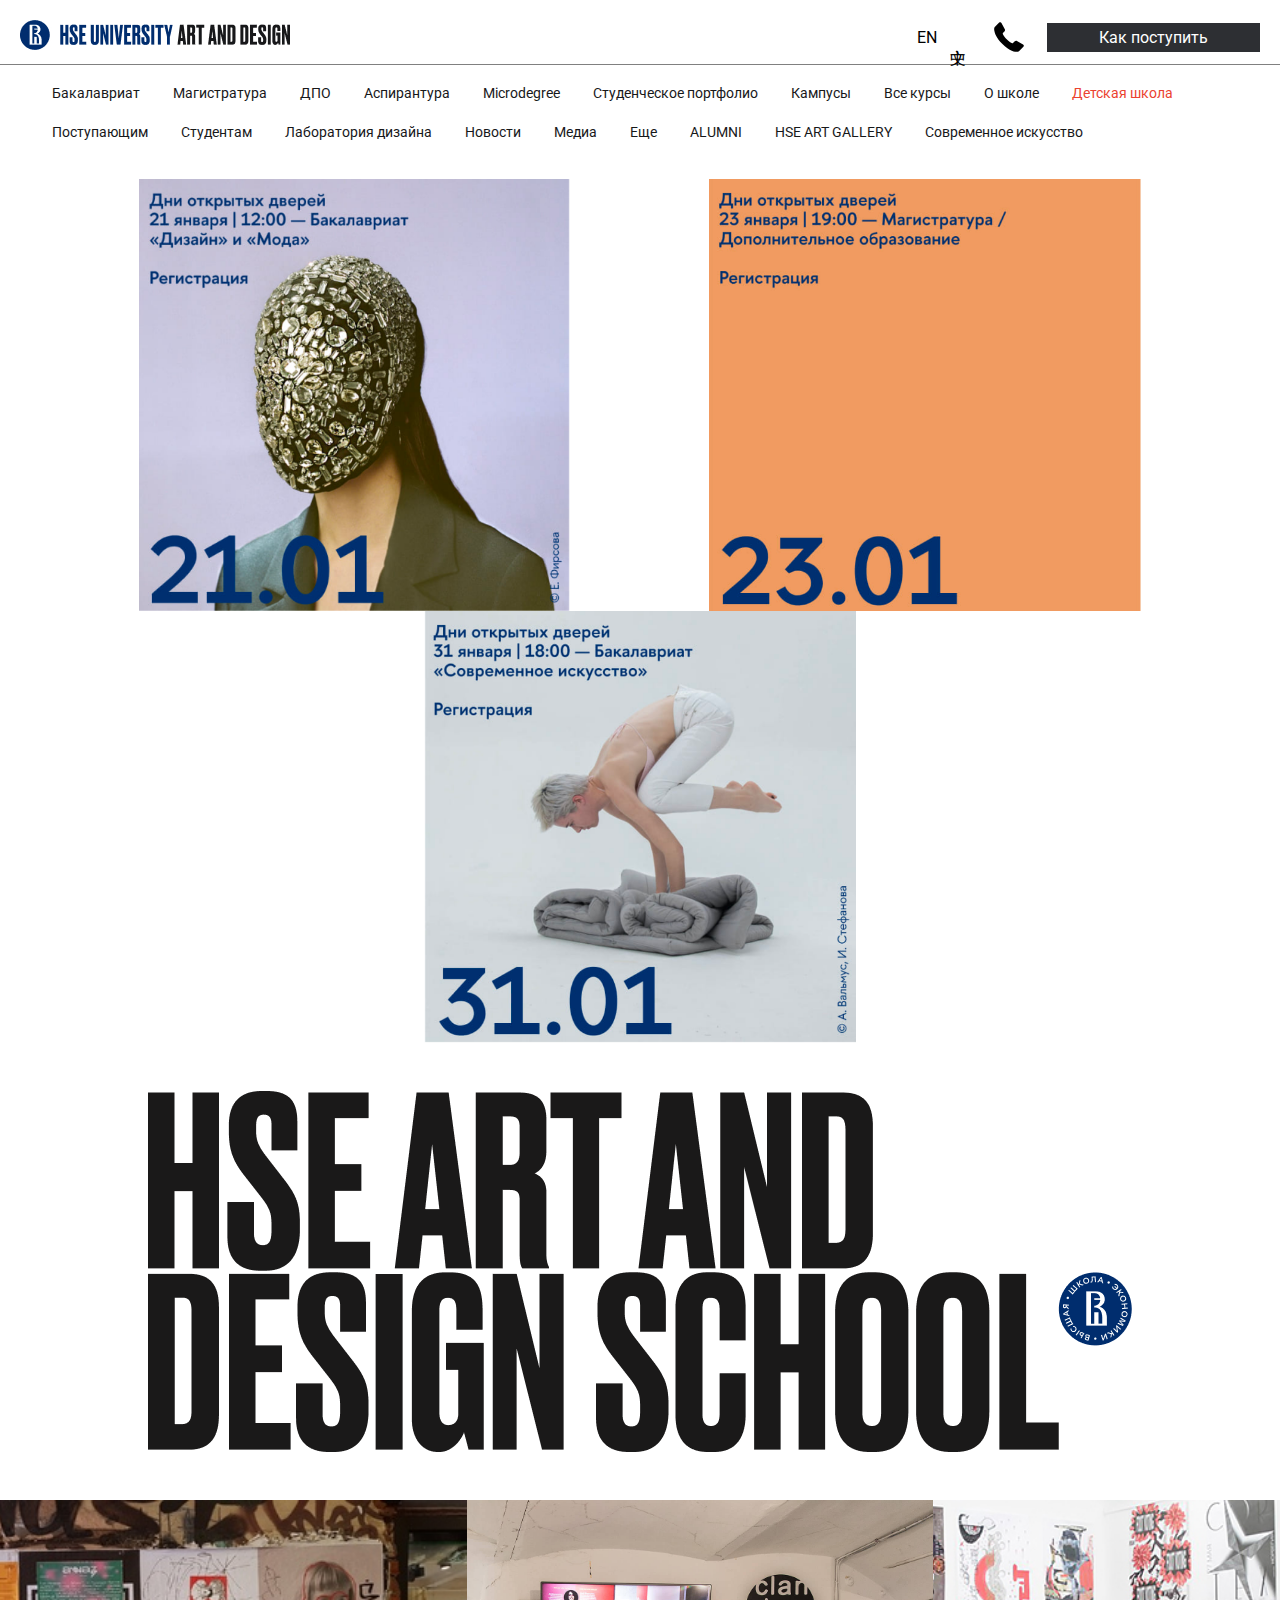
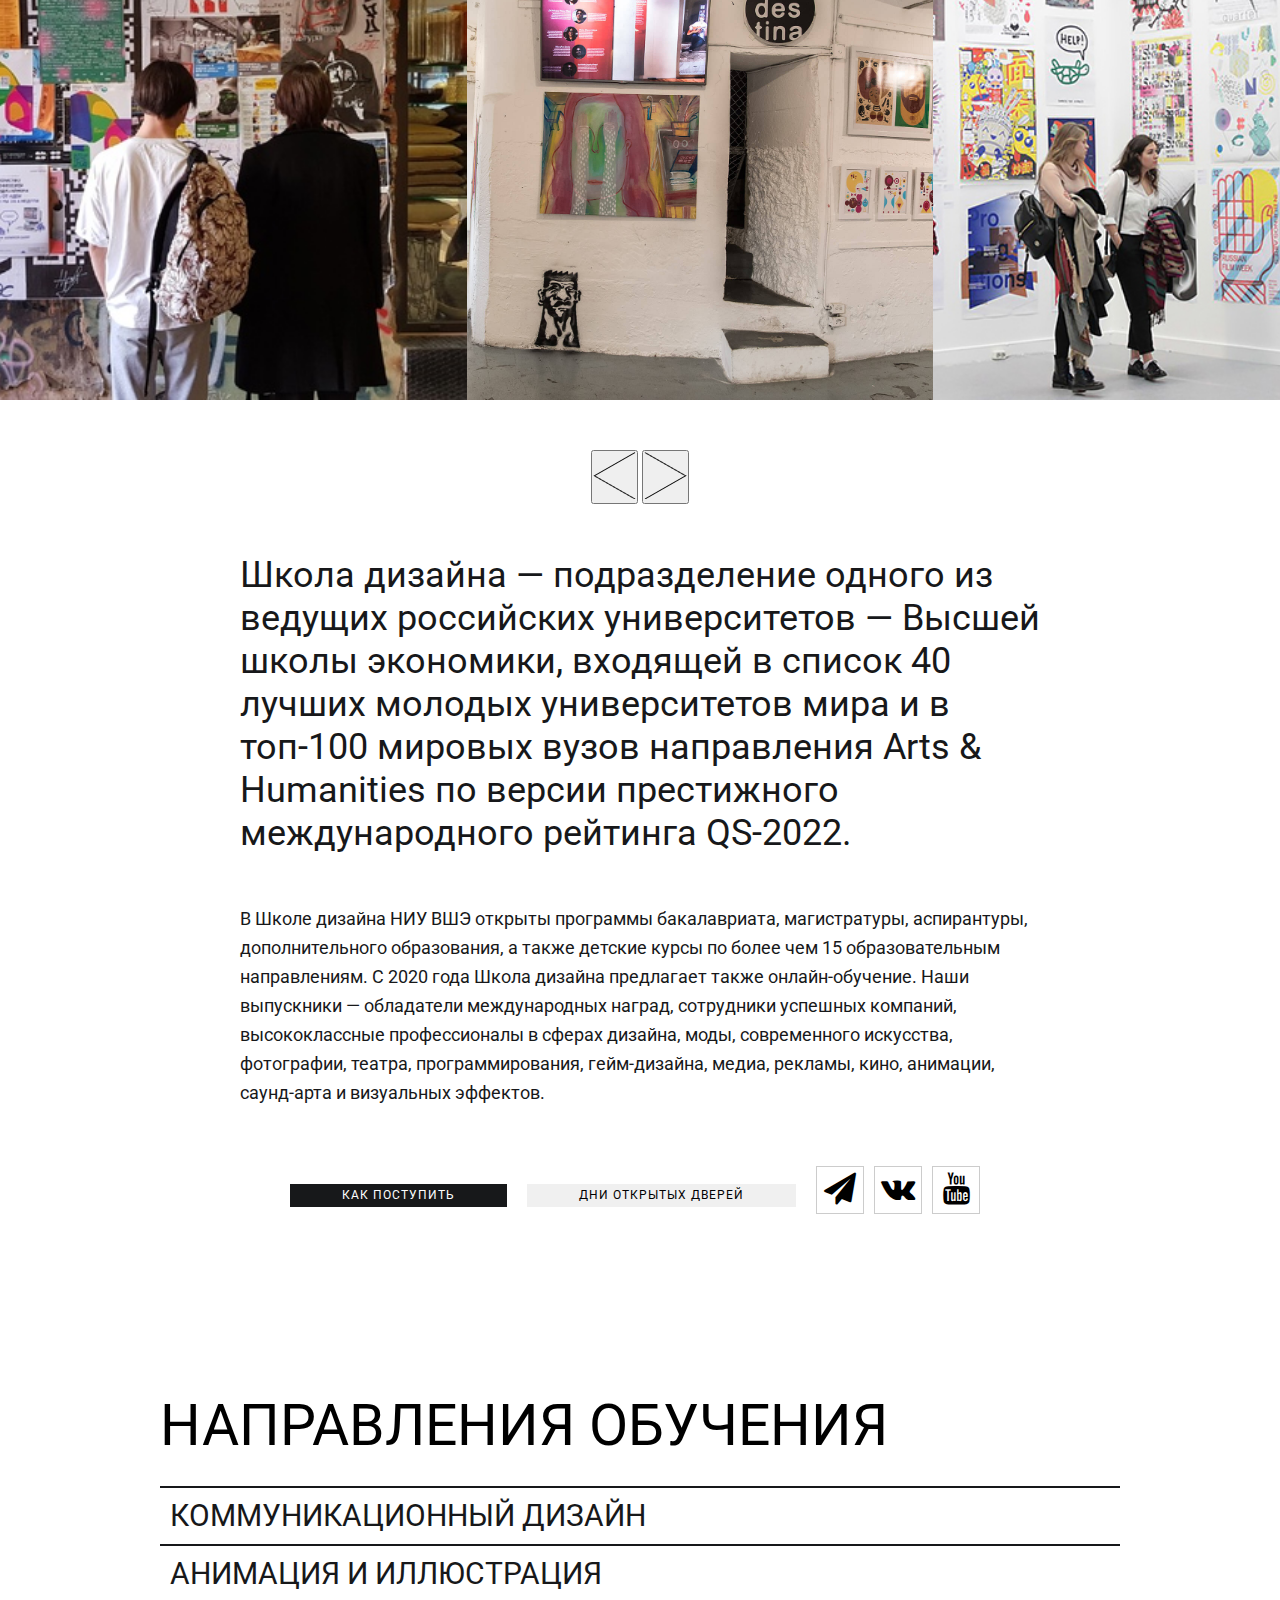
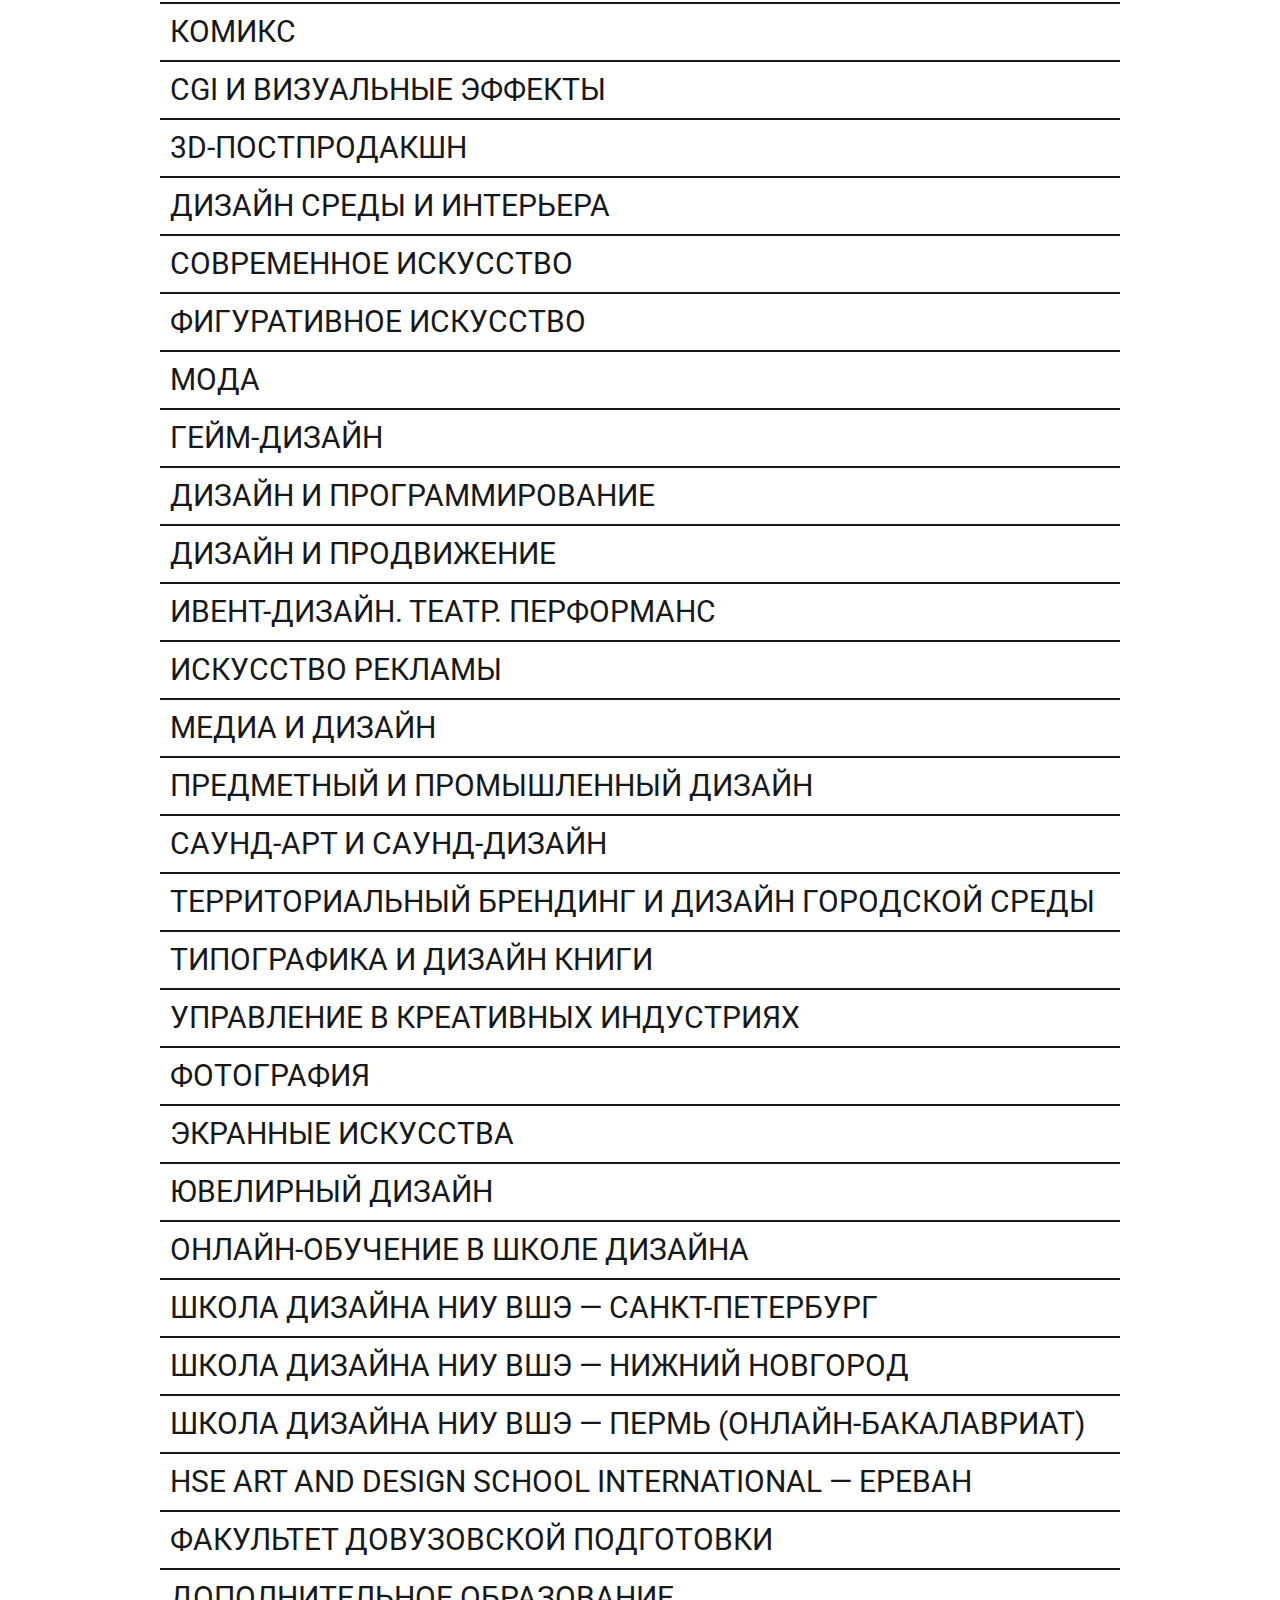
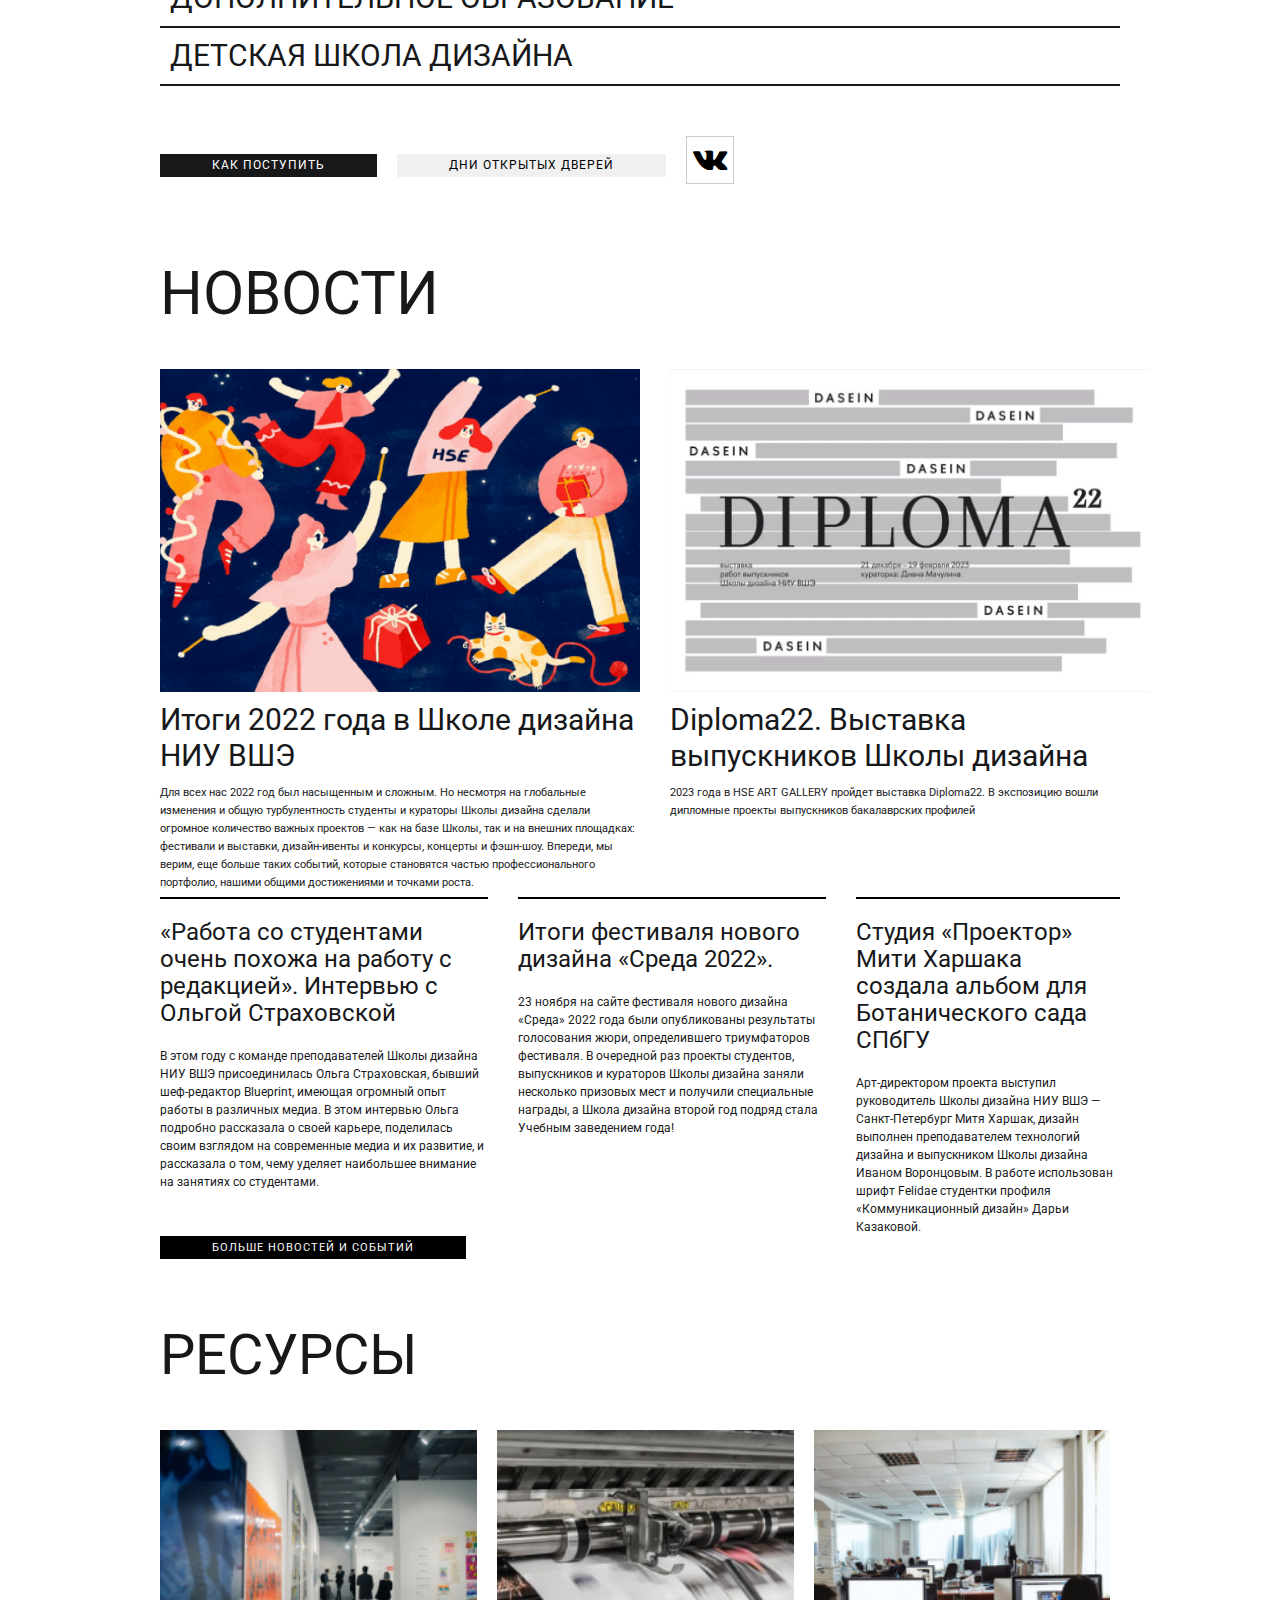
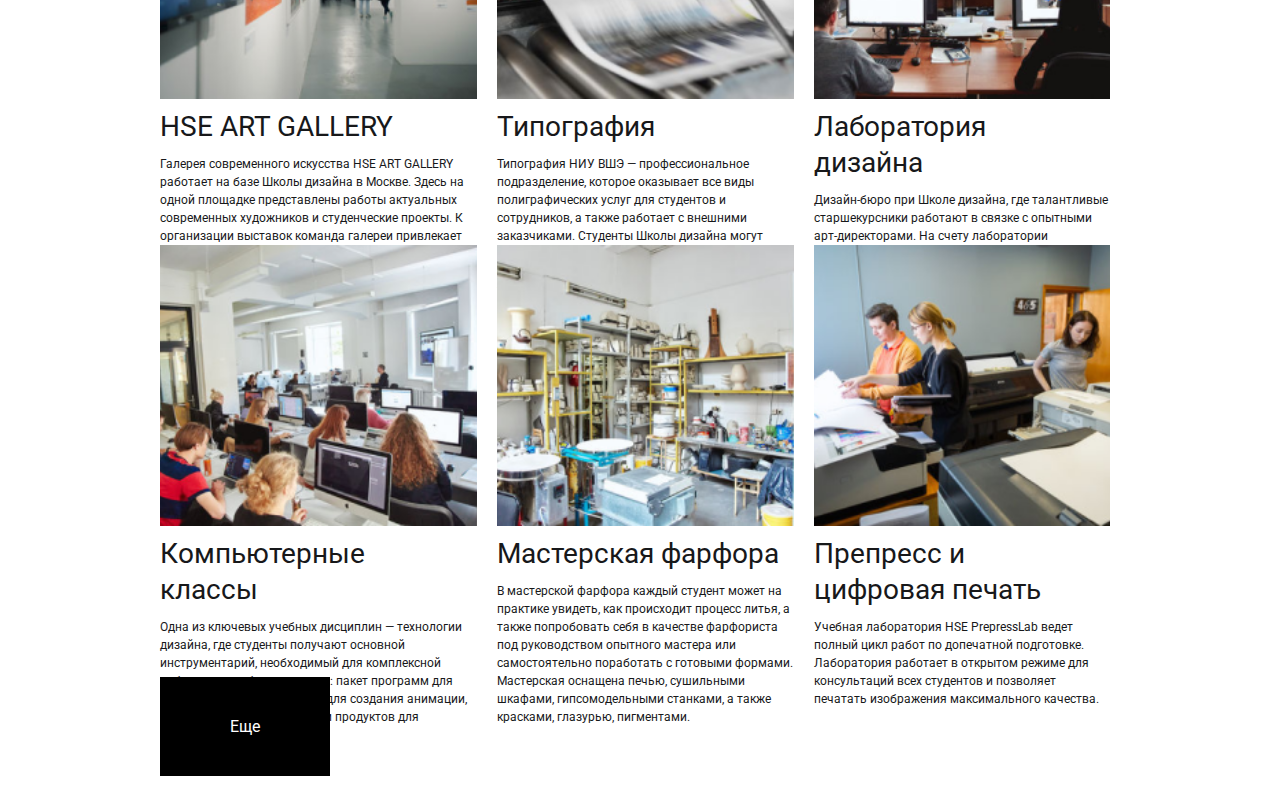
==== index.html @ 9b27d81f "Source" ====
<!DOCTYPE html>
<html lang="ru">
<head>
    <meta charset="UTF-8">
    <meta http-equiv="X-UA-Compatible" content="IE=edge">
    <meta name="viewport" content="width=device-width, initial-scale=1.0">
    <link rel="stylesheet" href="style.css">
    <link rel="preconnect" href="https://fonts.googleapis.com"> 
<link rel="preconnect" href="https://fonts.gstatic.com" crossorigin> 
<link href="https://fonts.googleapis.com/css2?family=Roboto&display=swap" rel="stylesheet">
    <title>Document</title>
</head>
<body>
    <section class = "app_bar">
        <div class="app_bar_inner">
            <div class="app_bar_logo">
                <img src = "assets/logo_app_bar.jpg" alt="logo">
            </div>
            <div class="app_bar_right">
                <p class = "english">EN</p>
                <p class = "china">中文</p>
                <img class = "phone" src="assets/phone.svg" alt="call">
                <div class="call_back">
                    <p>Как поступить </p>
                </div>
            </div>
        </div>
    </section>

    <section class = "navigation_bar"> 
        <div class="navigation_inner">
            <ul>
               <li><a href="#">Бакалавриат</a></li>
                <li><a href="#">Магистратура</a></li>
                <li><a href="#">ДПО</a></li>
                <li><a href="#">Аспирантура</a></li>
                <li><a href="#">Microdegree</a></li>
                <li><a href="#">Студенческое портфолио</a></li>
                <li><a href="#">Кампусы</a></li>
                <li><a href="#">Все курсы</a></li>
                <li><a href="#">О школе</a></li>
                <li><a class = "selected" href="#">Детская школа</a></li>
                <li><a href="#">Поступающим</a></li>
                <li><a href="#">Студентам</a></li>
                <li><a href="#">Лаборатория дизайна</a></li>
                <li><a href="#">Новости</a></li>
                <li><a href="#">Медиа</a></li>
                <li><a href="#">Еще</a></li>
                <li><a href="#">ALUMNI</a></li>
                <li><a href="#">HSE ART GALLERY</a></li>
                <li><a href="#">Современное искусство</a></li>
            </ul>
        </div>
    </section>

    <section class = "list_tile">
        <div class="list_title_inner">
            <!-- <img class = "img_left" src="assets/image_left.jpg" alt=""> -->
            <img class = "image_middle" src="assets/image_mask.png" alt="">
    <img class = "image_middle" src="assets/image_orange.png" alt="">
          <img class = "image_middle" src="assets/image_man.png" alt="">
            <!-- <img class = "img_right" src="assets/image_right.jpg" alt=""> -->
        </div>
    </section>

    <section class = "logo">
        <div class="logo_inner">
            <img src = "assets/Frame.png" alt="logo">
        </div>
    </section>

    <div class="wrapper">
        <div class="slider-container">
            <div class="slider-track">
                <div class="slider-item"></div>
                <div class="slider-item"></div>
                <div class="slider-item"></div>
                <div class="slider-item"></div>
                <div class="slider-item"></div>
                <div class="slider-item"></div>
            </div>
        </div>
    </div>
    <div class="slider-buttons">
        <button class="btn-prev"><img src="assets/Path-2.png" alt=""></button>
        <button class="btn-next"><img src="assets/Path-1.png" alt=""></button>
    </div>

    <section class = "info">
        <div class="info_inner_thicker">
            <p сlass = "thicker">
                Школа дизайна — подразделение одного из ведущих российских университетов — Высшей школы экономики, входящей в список
                40 лучших молодых университетов мира и в топ-100 мировых вузов направления Arts & Humanities
                по версии престижного международного рейтинга QS-2022.
            </p>
         </div>
        <div class = "info_inner_thiner">
         <p сlass = "thiner">
            В Школе дизайна НИУ ВШЭ открыты программы бакалавриата, магистратуры, аспирантуры, дополнительного образования, а также детские курсы по более чем 15 образовательным направлениям. С 2020 года Школа дизайна предлагает также онлайн-обучение. Наши выпускники — обладатели международных наград, сотрудники успешных компаний, высококлассные профессионалы в сферах дизайна, моды, современного искусства, фотографии, театра, программирования, гейм-дизайна, медиа, рекламы, кино, анимации, саунд-арта и визуальных эффектов.
        </p>
    </div>

    <div class="btn_row">
        <a class = "how_to_join" href="#">Как поступить</a>
        <a class = "days" href="#">Дни открытых дверей</a>
        <div class="social telegram">
            <a href="#" target="_blank"><i class="fa fa-paper-plane fa-2x"></i></a>
        </div>
        <div class="social vk">
            <a href="#" target="_blank"><i class="fa fa-vk fa-2x"></i></a>    
        </div>
        <div class="social youtube">
            <a href="#" target="_blank"><i class="fa fa-youtube fa-2x"></i></a>
        </div>
    </div>
    </section>
    <section class = "direction">
        <div class="direction_inner">
            <h1>Направления обучения</h1>
            <ul>
               <li><a href="#">КОММУНИКАЦИОННЫЙ ДИЗАЙН</a></li>
                <li><a href="#">АНИМАЦИЯ И ИЛЛЮСТРАЦИЯ</a></li>
                <li><a href="#">КОМИКС</a></li>
                <li><a href="#">CGI и визуальные эффекты</a></li>
                <li><a href="#">3D-постпродакшн</a></li>
                <li><a href="#">ДИЗАЙН СРЕДЫ И ИНТЕРЬЕРА</a></li>
                <li><a href="#">СОВРЕМЕННОЕ ИСКУССТВО</a></li>
                <li><a href="#">ФИГУРАТИВНОЕ ИСКУССТВО</a></li>
                <li><a href="#">МОДА</a></li>
                <li><a href="#">ГЕЙМ-ДИЗАЙН</a></li>
                <li><a href="#">ДИЗАЙН И ПРОГРАММИРОВАНИЕ</a></li>
                <li><a href="#">ДИЗАЙН И ПРОДВИЖЕНИЕ</a></li>
                <li><a href="#">ИВЕНТ-ДИЗАЙН. ТЕАТР. ПЕРФОРМАНС</a></li>
                <li><a href="#">Искусство рекламы</a></li>
                <li><a href="#">МЕДИА И ДИЗАЙН</a></li>
                <li><a href="#">ПРЕДМЕТНЫЙ И ПРОМЫШЛЕННЫЙ ДИЗАЙН</a></li>
                <li><a href="#">САУНД-АРТ И САУНД-ДИЗАЙН</a></li>
                <li><a href="#">Территориальный брендинг и дизайн городской среды</a></li>
                <li><a href="#">ТИПОГРАФИКА И ДИЗАЙН КНИГИ</a></li>
                <li><a href="#">Управление в креативных индустриях</a></li>
                <li><a href="#">ФОТОГРАФИЯ</a></li>
                <li><a href="#">Экранные искусства</a></li>
                <li><a href="#">Ювелирный дизайн</a></li>
                <li><a href="#">Онлайн-обучение в Школе дизайна</a></li>
                <li><a href="#">ШКОЛА ДИЗАЙНА НИУ ВШЭ — САНКТ-ПЕТЕРБУРГ</a></li>
                <li><a href="#">Школа дизайна НИУ ВШЭ — Нижний Новгород</a></li>
                <li><a href="#">Школа дизайна НИУ ВШЭ — ПЕРМЬ (ОНЛАЙН-БАКАЛАВРИАТ)</a></li>
                <li><a href="#">HSE ART AND DESIGN SCHOOL INTERNATIONAL — ЕРЕВАН</a></li>
                <li><a href="#">Факультет довузовской подготовки</a></li>
                <li><a href="#">ДОПОЛНИТЕЛЬНОЕ ОБРАЗОВАНИЕ</a></li>
                <li><a href="#">Детская школа дизайна</a></li>
            </ul>
        </div>
        <div class="btn_row">
            <a class = "how_to_join" href="#">Как поступить</a>
            <a class = "days" href="#">Дни открытых дверей</a>
            <div class="social vk">
                <a href="#" target="_blank"><i class="fa fa-vk fa-2x"></i></a>    
            </div>
        </div>
    </section>
    <section class = "news">
        <h1>НОВОСТИ</h1>
        <div class="news_inner_first_line">
            <div class = "news_inner_element">
                <div class="container"><img src="assets/IMAGE.png" alt=""></div>

                <h2>Итоги 2022 года в Школе дизайна НИУ ВШЭ</h2>
                <div class="text">
                    <p>
                        Для всех нас 2022 год был насыщенным и сложным. Но несмотря на глобальные изменения и общую турбулентность студенты и кураторы Школы дизайна сделали огромное количество важных проектов — как на базе Школы, так и на внешних площадках: фестивали и выставки, дизайн-ивенты и конкурсы, концерты и фэшн-шоу. Впереди, мы верим, еще больше таких событий, которые становятся частью профессионального портфолио, нашими общими достижениями и точками роста.
                    </p>
                </div>
            </div>
            <div class = "news_inner_element">
                <div class="container"> <img src="assets/news_firstline_secondelement.png" alt=""></div>
                <h2>Diploma22. Выставка выпускников Школы дизайна</h2>
                <div class="text">
                    <p>
                        2023 года в HSE ART GALLERY пройдет выставка Diploma22. В экспозицию вошли дипломные проекты выпускников бакалаврских профилей
                    </p>
                </div>
            </div>
        </div>
        <div class="news_inner_second_line">
            <div class="news_inner_second_line_element">
                <h2>«Работа со студентами очень похожа на работу с редакцией». Интервью с Ольгой Страховской</h2>
                <p>
                    В этом году с команде преподавателей Школы дизайна НИУ ВШЭ присоединилась Ольга Страховская, бывший шеф-редактор Blueprint, имеющая огромный опыт работы в различных медиа. В этом интервью Ольга подробно рассказала о своей карьере, поделилась своим взглядом на современные медиа и их развитие, и рассказала о том, чему уделяет наибольшее внимание на занятиях со студентами.
                </p>
            </div>
            <div class="news_inner_second_line_element">
                <h2>
                    Итоги фестиваля нового дизайна «Среда 2022».
                </h2>
                <p>
                    23 ноября на сайте фестиваля нового дизайна «Среда» 2022 года были опубликованы результаты голосования жюри, определившего триумфаторов фестиваля. В очередной раз проекты студентов, выпускников и кураторов Школы дизайна заняли несколько призовых мест и получили специальные награды, а Школа дизайна второй год подряд стала Учебным заведением года!
                </p>
            </div>
            <div class="news_inner_second_line_element">
                <h2>
                    Студия «Проектор» Мити Харшака создала альбом для Ботанического сада СПбГУ
                </h2>
                <p>
                    Арт-директором проекта выступил руководитель Школы дизайна НИУ ВШЭ — Санкт-Петербург Митя Харшак, дизайн выполнен преподавателем технологий дизайна и выпускником Школы дизайна Иваном Воронцовым. В работе использован шрифт Felidae студентки профиля «Коммуникационный дизайн» Дарьи Казаковой.
                </p>
            </div>
        </div>
        <span class="more">Больше новостей и событий</span>
    </section>

    <section class = "source">
        <h1>Ресурсы</h1>
            <div class="source_inner_first_line">
                <div class="source_inner_first_line_element">
                    <div class="container">           <img src="assets/source1.png" alt=""></div>
                    <h2>HSE ART GALLERY</h2>
                    <p>
                        Галерея современного искусства HSE ART GALLERY работает на базе Школы дизайна в Москве. Здесь на одной площадке представлены работы актуальных современных художников и студенческие проекты. К организации выставок команда галереи привлекает как преподавателей Школы, так и независимых кураторов, а также представителей ведущих культурных институций Москвы.
                    </p>
                </div>
                <div class="source_inner_first_line_element">
                   <div class="container"><img src="assets/source2.png" alt=""> </div> 
                    <h2>Типография</h2>
                    <p>
                        Типография НИУ ВШЭ — профессиональное подразделение, которое оказывает все виды полиграфических услуг для студентов и сотрудников, а также работает с внешними заказчиками. Студенты Школы дизайна могут пользоваться услугами типографии на специальных условиях — любой заказ стоит на 20% дешевле.
                    </p>
                </div>
                <div class="source_inner_first_line_element">
                   <div class="container"> <img src="assets/source3.png" alt=""></div>
                    <h2>Лаборатория дизайна</h2>
                    <p>
                        Дизайн-бюро при Школе дизайна, где талантливые старшекурсники работают в связке с опытными арт-директорами. На счету лаборатории комплексные коммерческие проекты в областях брендинга, книгоиздания, анимации, музейного проектирования, цифрового дизайна.
                    </p>
                </div>
            </div>
            <div class="source_inner_first_line">
                <div class="source_inner_first_line_element">
                    <div class="container">           <img src="assets/source4.png" alt=""></div>
                    <h2>Компьютерные классы</h2>
                    <p>
                        Одна из ключевых учебных дисциплин — технологии дизайна, где студенты получают основной инструментарий, необходимый для комплексной работы над любым проектом: пакет программ для графического дизайна, софт для создания анимации, 3D-моделей, моушн-дизайна и продуктов для интернета.
                    </p>
                </div>
                <div class="source_inner_first_line_element">
                   <div class="container"><img src="assets/source5.png" alt=""> </div> 
                    <h2>Мастерская фарфора</h2>
                    <p>
                        В мастерской фарфора каждый студент может на практике увидеть, как происходит процесс литья, а также попробовать себя в качестве фарфориста под руководством опытного мастера или самостоятельно поработать с готовыми формами. Мастерская оснащена печью, сушильными шкафами, гипсомодельными станками, а также красками, глазурью, пигментами.
                    </p>
                </div>
                <div class="source_inner_first_line_element">
                   <div class="container"> <img src="assets/source6.png" alt=""></div>
                    <h2>Препресс и цифровая печать</h2>
                    <p>
                        Учебная лаборатория HSE PrepressLab ведет полный цикл работ по допечатной подготовке. Лаборатория работает в открытом режиме для консультаций всех студентов и позволяет печатать изображения максимального качества.
                    </p>
                </div>
            </div>
            <div class="more">Еще</div>
    </section>

    <section class = "footer">

    </section>

    <script src = "script.js"></script>
</body>
</html>
---- style.css ----
@import url(https://maxcdn.bootstrapcdn.com/font-awesome/4.7.0/css/font-awesome.min.css);

*,
::before,
::after {
    margin: 0;
    padding: 0;
    box-sizing: border-box;
}

body {
    overflow-x: hidden;
    font-family: 'Roboto', sans-serif;
}


/* AppBar */

.app_bar {
    position: relative;
    top: 0;
    left: 0;

    width: 100vw;


    border-bottom: 1px solid grey;

}

.app_bar_inner {
    position: relative;
    display: flex;
    justify-content: space-between;
    align-items: center;

    margin: 20px 20px 10px 20px;
}

.app_bar_right {
    display: flex;
    align-items: center;
}

.app_bar_right .phone {
    display: flex;
    align-items: center;
    margin-left: 26px;
    margin-right: 23px;
    cursor: pointer;
}

.app_bar_right .china {
    writing-mode: vertical-rl;
    text-orientation: upright;
    margin-left: 10px;
    cursor: pointer;
}

.app_bar_right .english {
    cursor: pointer;
}

.app_bar_right .call_back {
    padding: 5px 52px;
    background-color: #2D2F33;
    color: white;
    cursor: pointer;
}

/* ---------------------------------------------------- */

/* Navigation */

.navigation_inner {
    margin: 18px 23px;
    display: flex;
    flex-wrap: wrap;
}

.navigation_inner a {
    text-decoration: none;
    color: #17181A;
    font-size: 14px;
    font-weight: 400;
    transition: ease 0.2s;
}

.navigation_inner .selected {
    text-decoration: none;
    color: #EB4230;
}

.navigation_inner a:hover {
    color: #EB4230;
}

li {
    display: inline-block;

}

.navigation_inner ul li {
    margin-left: 29px;
    margin-bottom: 20px;
}

/* ---------------------------------------------------- */


/* ListTile */


.list_title_inner {
    position: relative;
    display: flex;
    justify-content: space-evenly;
    align-items: center;
    width: 100%;
    flex-wrap: wrap;
}

.image_middle {
    width: 27rem;
    height: 27rem;
}

/* ---------------------------------------------------- */


/* Logo */

.logo_inner {
    display: flex;
    justify-content: center;
    align-items: center;
    padding: 48px 108px;
}





/* ---------------------------------------------------- */


/* Slider */


.wrapper {
    width: 1400px;
    margin: 0 auto;
}

.slider-container {
    overflow: hidden;
}

.slider-track {
    display: flex;
    transition: 0.5s ease;
}

.slider-item {
    height: 500px;
}


.slider-buttons {
    margin-top: 50px;
}

.slider-item:nth-child(1) {
    background-repeat: no-repeat;
    background-image: url("assets/слайдер1.jpeg");
    background-position-x: 75%;
    background-size: cover;
}

.slider-item:nth-child(2) {
    background-repeat: no-repeat;
    background-image: url("assets/слайдер2.jpeg");
    background-position-x: 75%;
    background-size: cover;
}

.slider-item:nth-child(3) {
    background-repeat: no-repeat;
    background-image: url("assets/слайдер3.jpeg");
    background-position-x: 75%;
    background-size: cover;
}

.slider-item:nth-child(4) {
    background-repeat: no-repeat;
    background-image: url("assets/слайдер4.jpeg");
    background-position-x: 75%;
    background-size: cover;
}

.slider-item:nth-child(5) {
    background-repeat: no-repeat;
    background-image: url("assets/слайдер5.jpeg");
    background-position-x: 75%;
    background-size: cover;
}

.slider-item:nth-child(6) {
    background-repeat: no-repeat;
    background-image: url("assets/слайдер6.jpeg");
    background-position-x: 50%;
    background-size: cover;
}



.slider-buttons {
    text-align: center;
}

/* ---------------------------------------------------- */

/* Info */

.info_inner_thicker {
    display: flex;
    justify-content: center;
    align-items: center;
    margin: 0 auto;
    width: 800px;
    height: 400px;
}

.info_inner_thiner {
    display: flex;
    justify-content: center;
    margin: 0 auto;
    width: 800px;
    height: 250px;
}

.info .info_inner_thicker p {
    font-size: 36px;
    font-weight: 400;
    line-height: 43px;
    color: #17181A;
}

.info .info_inner_thiner p {
    font-size: 18px;
    font-weight: 400;
    line-height: 29px;
    color: #17181A;
}

.info .btn_row {
    display: flex;
    justify-content: center;
    align-items: center;
    height: 82px;
    margin: 0 auto;
}

.btn_row .how_to_join {
    padding: 4px 52px;
    background: #17181A;
    text-decoration: none;
    color: white;
    font-weight: 400;
    font-size: 12px;
    line-height: 15px;

    letter-spacing: 1px;
    text-transform: uppercase;
}

.btn_row .days {
    padding: 4px 52px;
    background: #F0F0F0;
    text-decoration: none;
    color: black;
    font-weight: 400;
    font-size: 12px;
    line-height: 15px;
    margin: 0 20px;
    letter-spacing: 1px;
    text-transform: uppercase;
}

.social a {
    text-align: center;
    width: 48px;
    height: 48px;
    float: left;
    background:
        #fff;
    border: 1px solid #ccc;
    margin: 0 10px 10px 0;
    padding: 6px;
    color:
        #000;
}


.telegram a:hover {
    background:
        #249bd7;
    color:
        #fff;
}

.vk a:hover {
    background:
        #5d84ae;
    color:
        #fff;
}

.youtube a:hover {
    background:
        #c4302b;
    color:
        #fff;
}

/* ---------------------------------------------------- */

/* Direction */

.direction_inner {
    margin: 160px 160px 0px 160px;
}

.direction h1 {
    font-weight: 400;
    font-size: 57px;
    line-height: 60px;
    text-transform: uppercase;
    margin-bottom: 30px;
}

.direction .direction_inner ul {
    display: flex;
    flex-direction: column;
}

.direction .direction_inner ul li {
    border-top: 2px solid #17181A;
    padding: 10px;
}

.direction .direction_inner ul li a {
    text-decoration: none;
    font-weight: 400;
    font-size: 30px;
    line-height: 36px;

    text-transform: uppercase;

    color: #17181A;
    transition: 0.5 ease;
}

.direction .direction_inner ul li a:hover {
    color: #0050CF;
}

.direction .direction_inner ul li:last-child {
    border-top: 2px solid #17181A;
    border-bottom: 2px solid #17181A;
}

.direction .btn_row {
    display: flex;
    align-items: center;

    margin: 50px 160px 0px 160px;
}

/* ---------------------------------------------------- */


/* news */


.news {
    margin: 70px 160px 20px 160px;
}

.news h1 {
    font-weight: 400;
    font-size: 60px;
    line-height: 60px;
    text-transform: uppercase;
    color: #17181A;
    margin-bottom: 45px;
}

.news .news_inner_first_line {
    display: flex;
}

.news .news_inner_first_line .news_inner_element {
    min-width: 50%;
    margin-left: 30px;
}

.news .news_inner_first_line .news_inner_element:first-child {
    min-width: 50%;
    margin-left: 0px;
}

.container {
    width: 100%;
    height: 65%;
}

.news .news_inner_first_line .news_inner_element img {
    position: relative;
    height: 100%;
    width: 100%;
    object-fit: cover
}

.news .news_inner_first_line .news_inner_element h2 {
    font-weight: 400;
    font-size: 30px;
    line-height: 36px;

    margin: 10px 0 10px 0;
    color: #17181A;
}

.news .news_inner_first_line .news_inner_element .text {
    width: fit-content;
    font-weight: 400;
    font-size: 11px;
    line-height: 18px;
    color: #17181A;

}


.news .news_inner_second_line {
    display: flex;
    margin-top: 30px;
}

.news .news_inner_second_line .news_inner_second_line_element {
    border-top: 2px solid #000000;
    margin-left: 30px;
    padding-top: 20px;
}

.news .news_inner_second_line .news_inner_second_line_element:first-child {
    border-top: 2px solid #000000;
    margin-left: 0px;
    margin-bottom: 30px;
}


.news .news_inner_second_line .news_inner_second_line_element h2 {
    font-weight: 400;
    font-size: 24px;
    line-height: 27px;
    color: #17181A;
}


.news .news_inner_second_line .news_inner_second_line_element p {
    font-weight: 400;
    font-size: 12px;
    line-height: 18px;
    color: #17181A;

    padding-top: 20px;
}

.news .more {
    padding: 5px 52px;
    background-color: #000000;
    font-weight: 400;
    font-size: 11px;
    line-height: 15px;

    letter-spacing: 1px;
    text-transform: uppercase;

    color: #FFFFFF;

    margin-top: 20px;
}

/* ---------------------------------------------------- */


/* Source */

.source {
    margin: 70px 160px 20px 160px;
}

.source h1 {
    font-weight: 400;
    font-size: 56px;
    line-height: 60px;
    text-transform: uppercase;

    color: #17181A;
    margin-bottom: 45px;
}


.source .source_inner_first_line {
    display: flex;
}

.source .source_inner_first_line .source_inner_first_line_element {
    width: 33%;
    padding-left: 20px;

}

.source .source_inner_first_line .source_inner_first_line_element:first-child {
    width: 33%;
    padding-left: 0;
}

.source .source_inner_first_line .source_inner_first_line_element img {
    position: relative;
    height: 100%;
    width: 100%;
    object-fit: cover
}

.source .source_inner_first_line .source_inner_first_line_element h2 {
    padding: 10px 10px 10px 0;
    font-weight: 400;
    font-size: 28px;
    line-height: 36px;

    color: #17181A;

}

.source .source_inner_first_line .source_inner_first_line_element p {
    font-weight: 400;
    font-size: 12px;
    line-height: 18px;

    color: #17181A;
}

.source .more {
    padding: 40px 70px;
    background-color: #000000;
    color: white;
    display: inline-block;
}
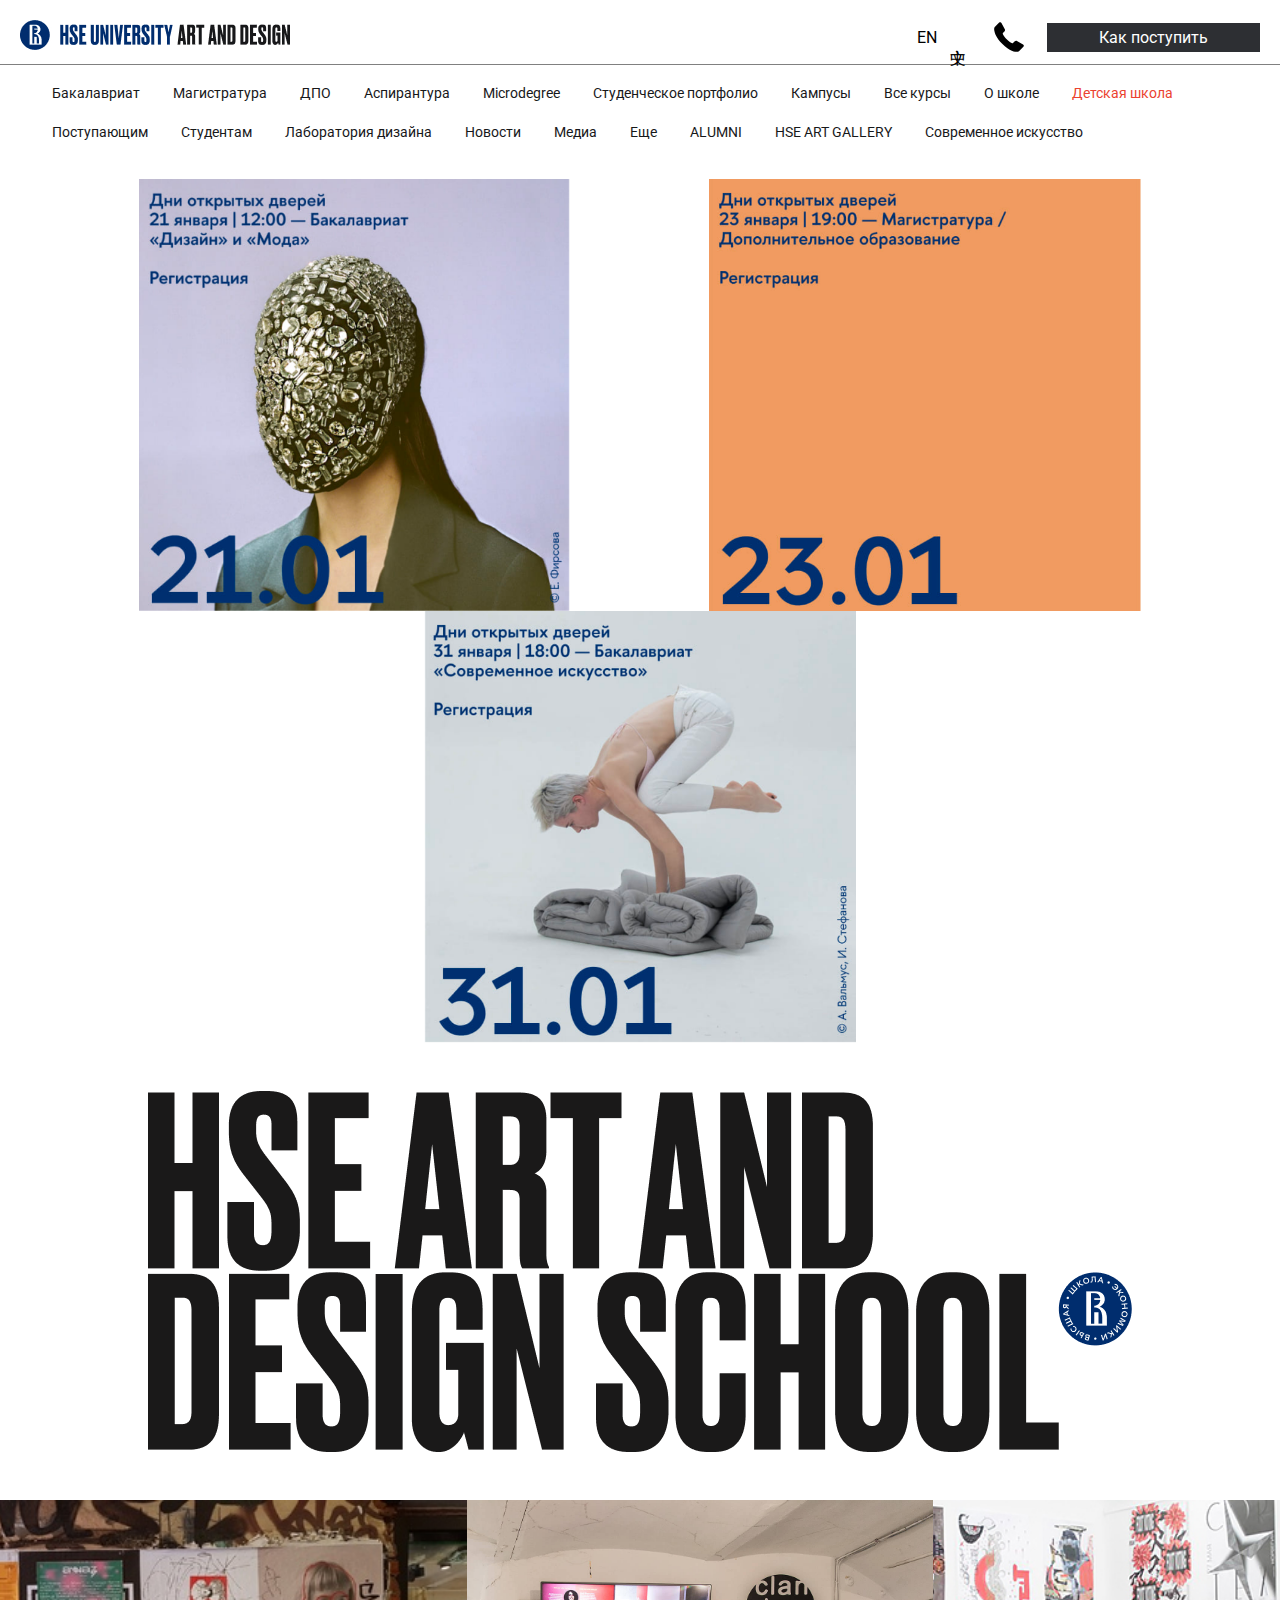
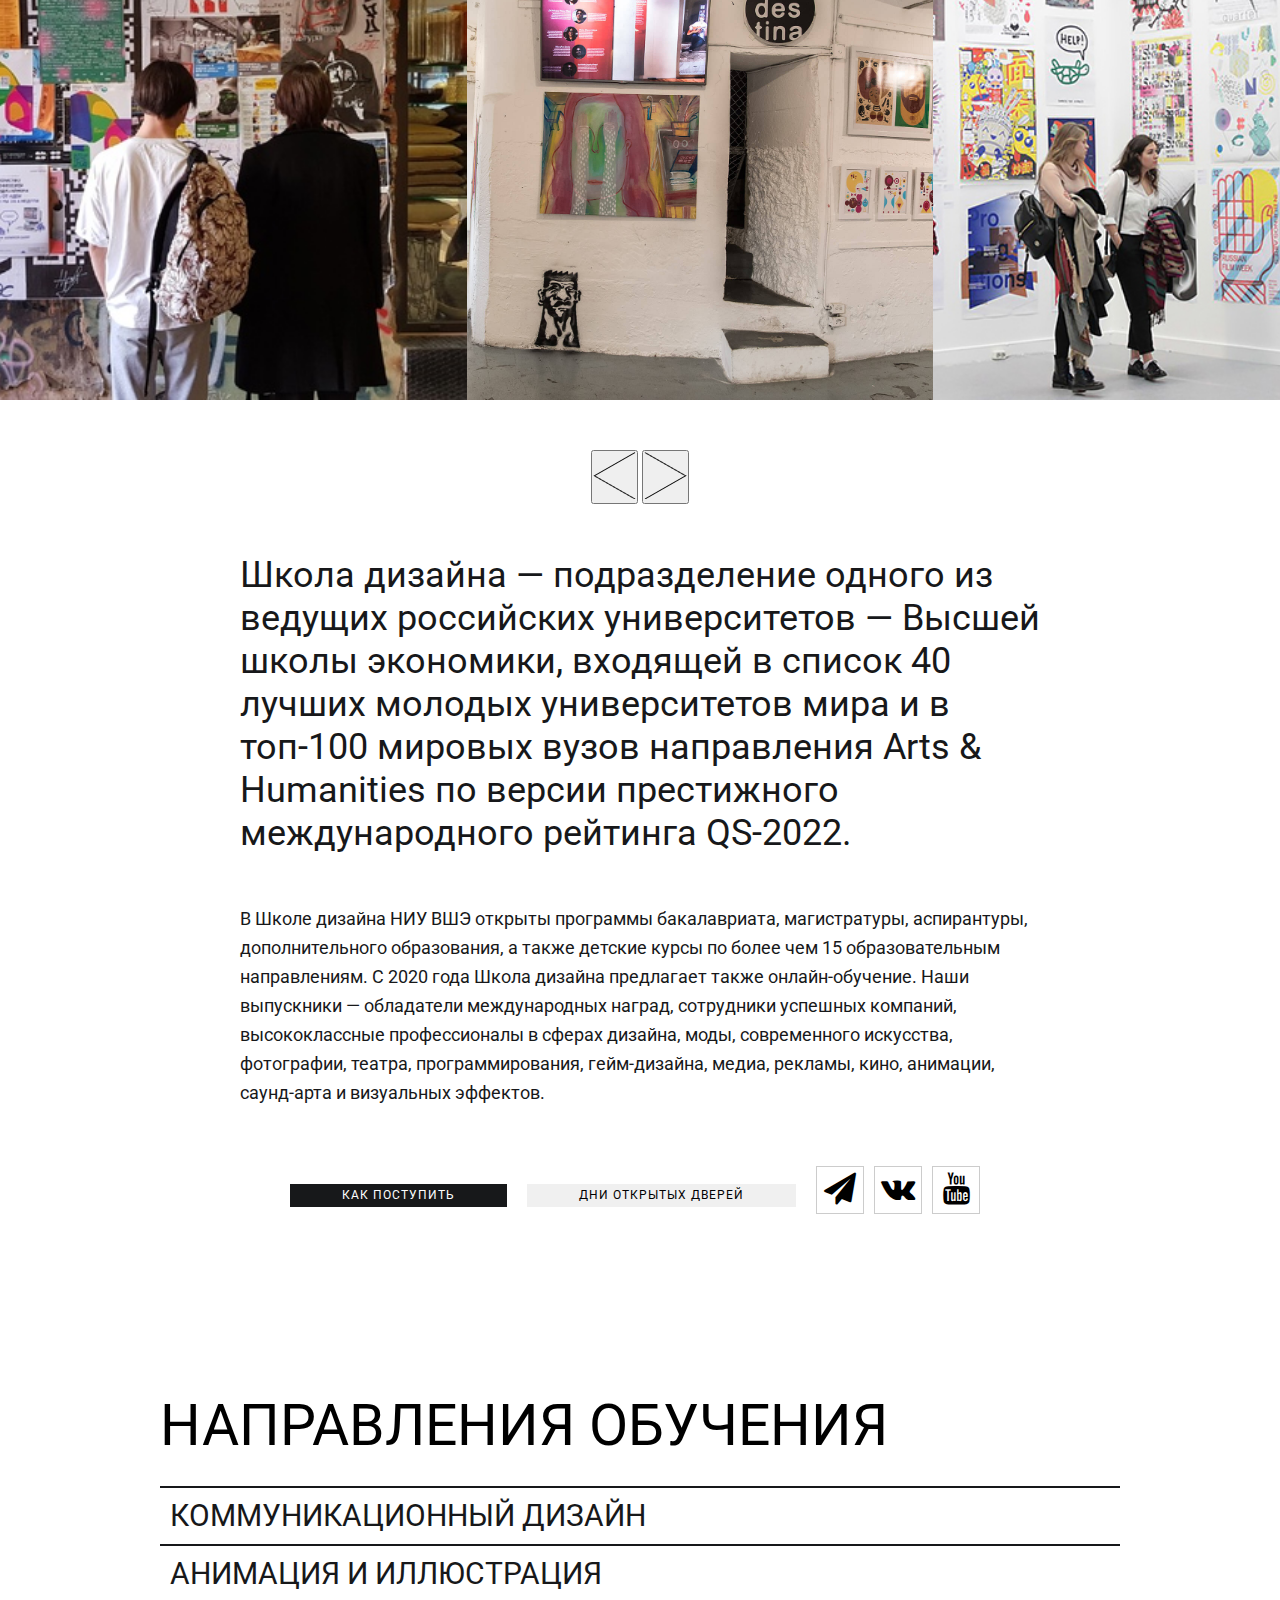
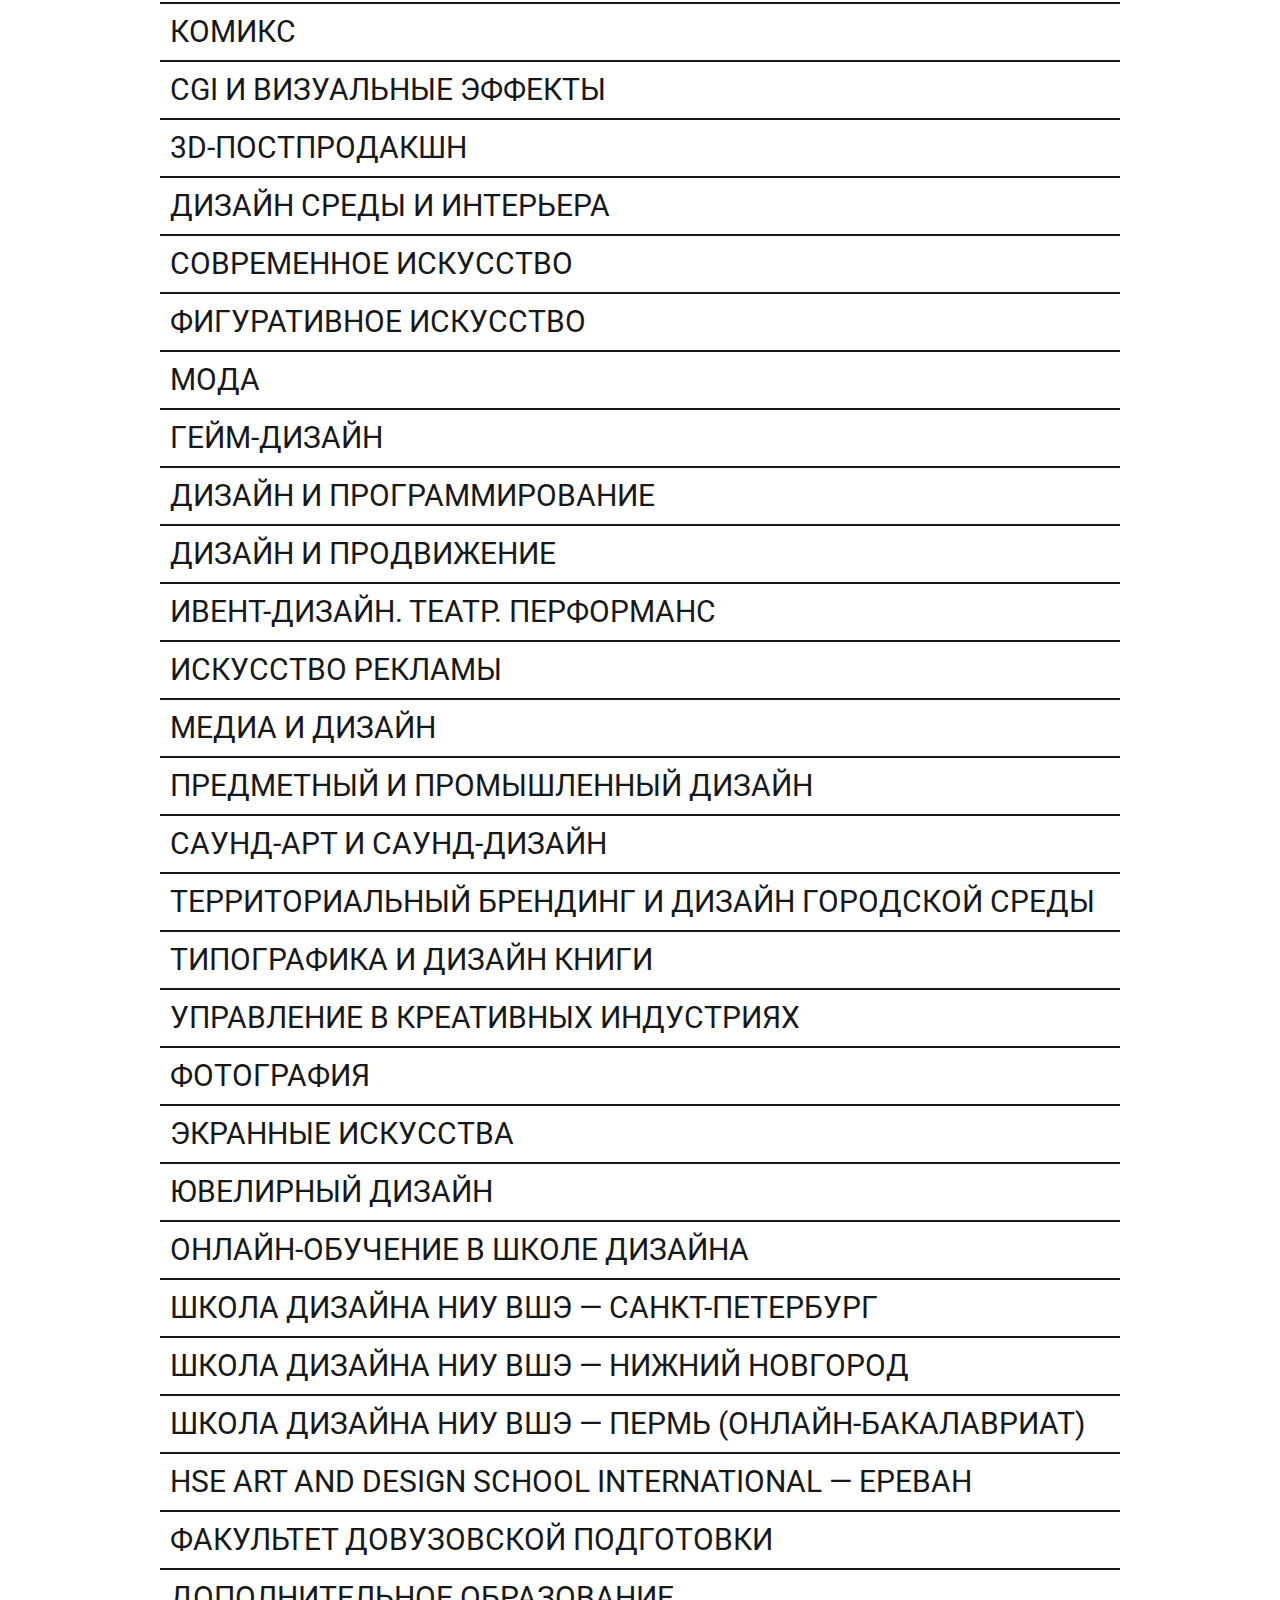
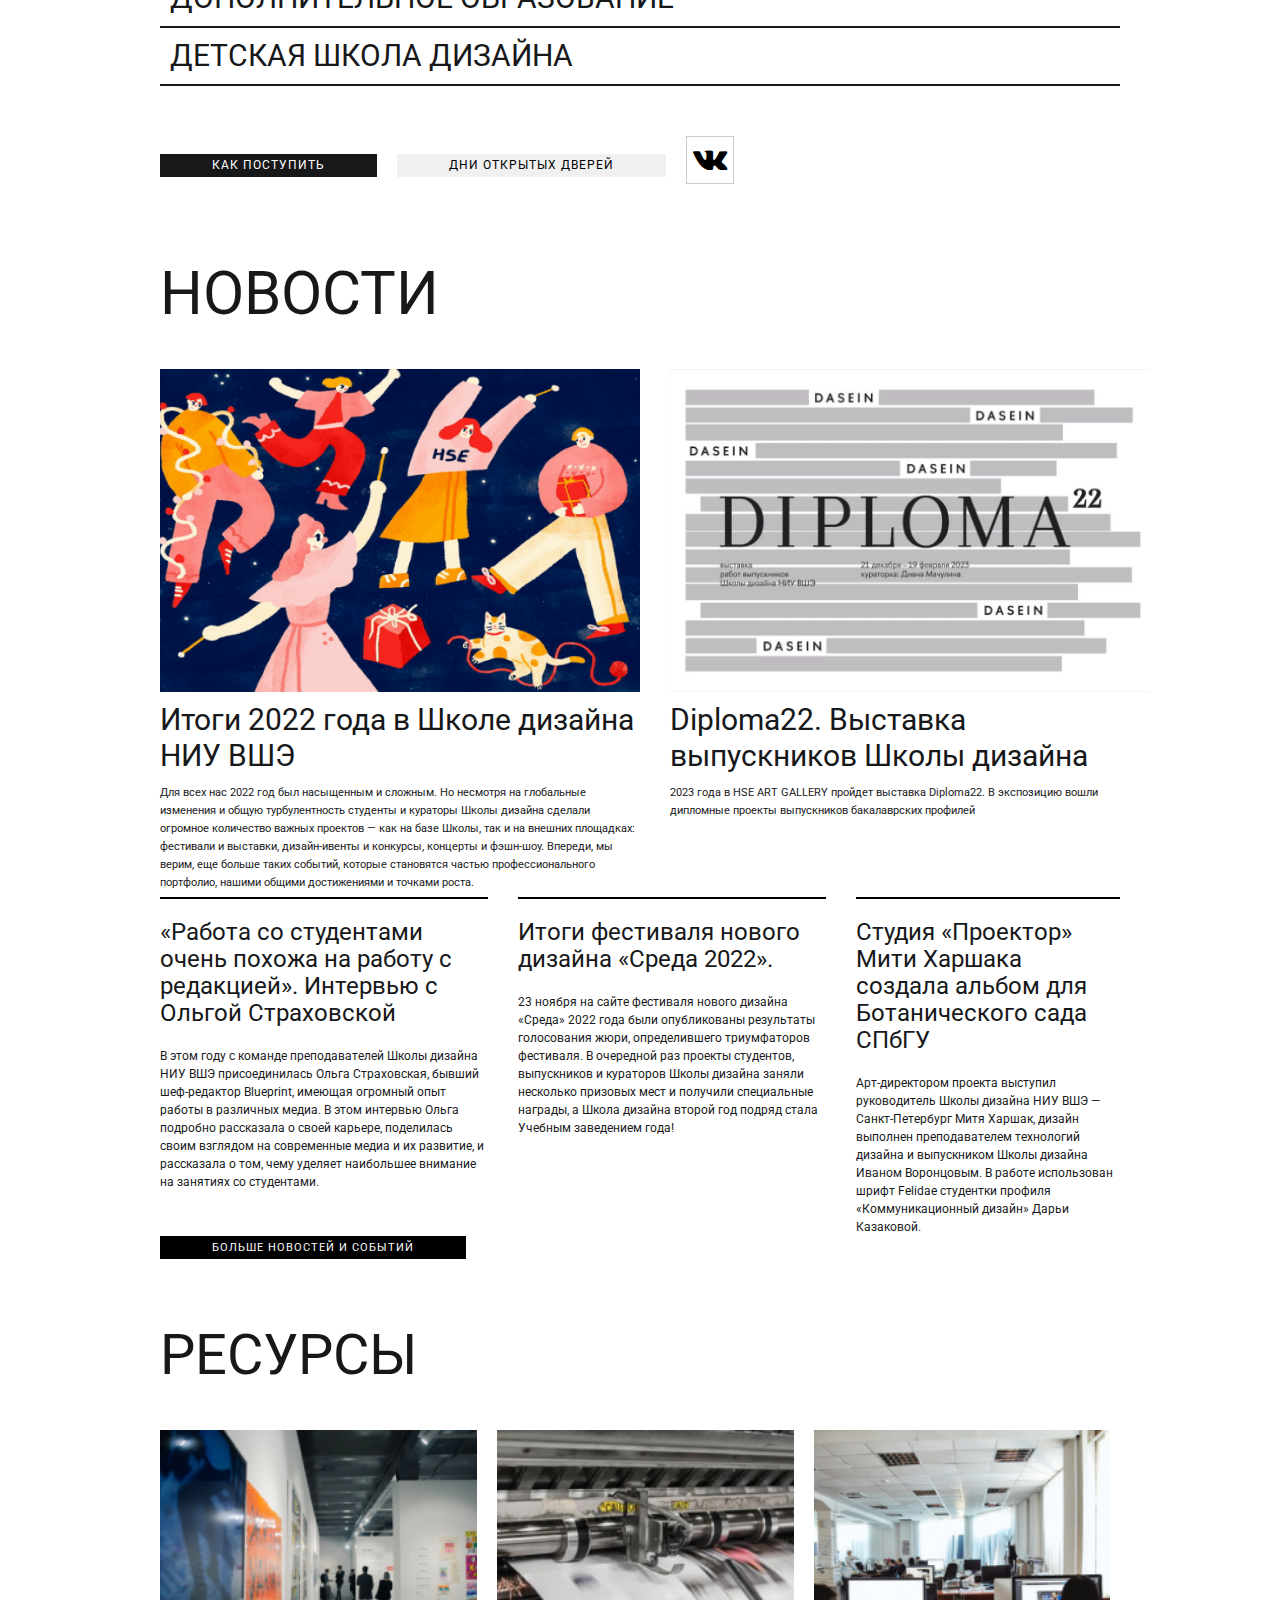
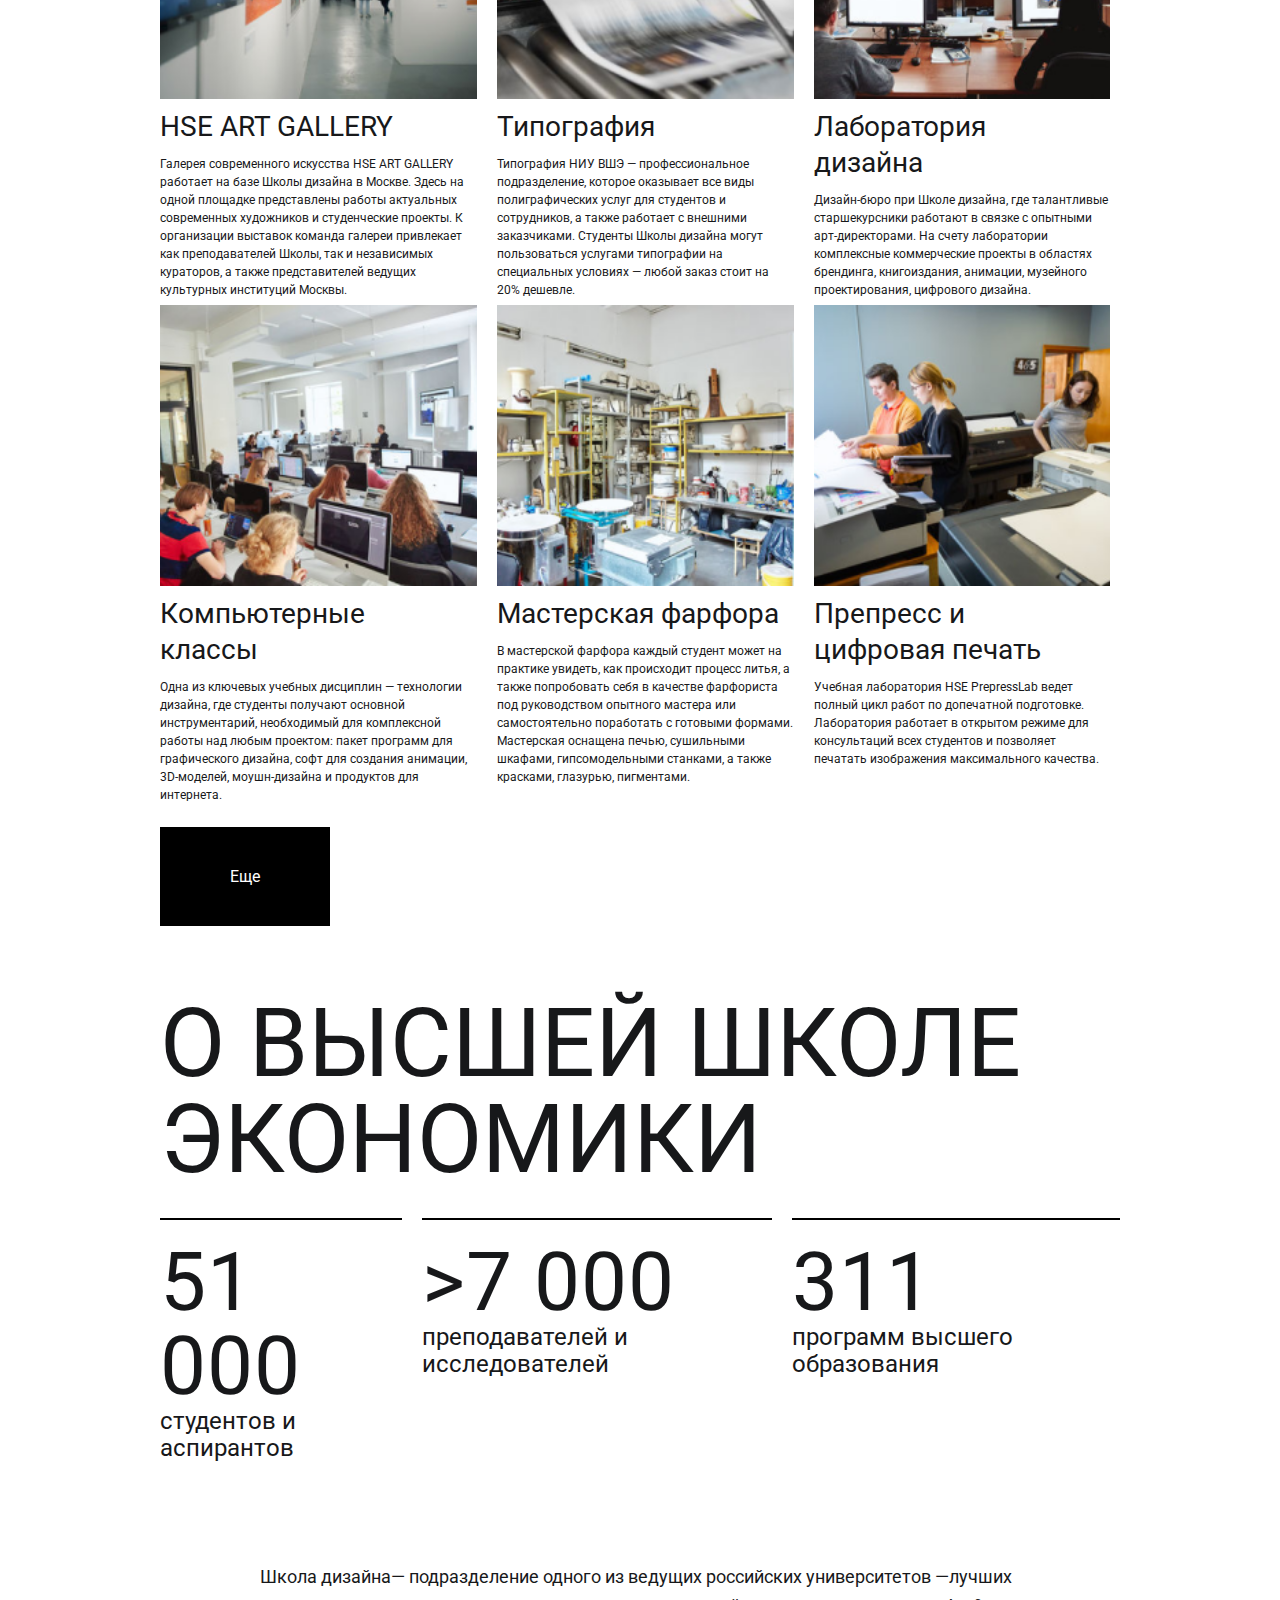
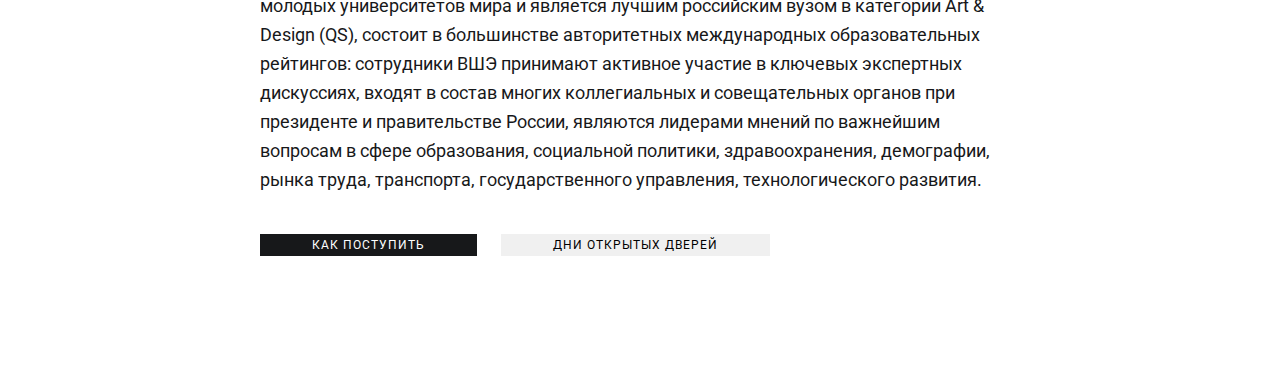
==== commit 26f0ebf1: "about" ====
--- a/index.html
+++ b/index.html
@@ -1,25 +1,27 @@
 <!DOCTYPE html>
 <html lang="ru">
+
 <head>
     <meta charset="UTF-8">
     <meta http-equiv="X-UA-Compatible" content="IE=edge">
     <meta name="viewport" content="width=device-width, initial-scale=1.0">
     <link rel="stylesheet" href="style.css">
-    <link rel="preconnect" href="https://fonts.googleapis.com"> 
-<link rel="preconnect" href="https://fonts.gstatic.com" crossorigin> 
-<link href="https://fonts.googleapis.com/css2?family=Roboto&display=swap" rel="stylesheet">
+    <link rel="preconnect" href="https://fonts.googleapis.com">
+    <link rel="preconnect" href="https://fonts.gstatic.com" crossorigin>
+    <link href="https://fonts.googleapis.com/css2?family=Roboto&display=swap" rel="stylesheet">
     <title>Document</title>
 </head>
+
 <body>
-    <section class = "app_bar">
+    <section class="app_bar">
         <div class="app_bar_inner">
             <div class="app_bar_logo">
-                <img src = "assets/logo_app_bar.jpg" alt="logo">
+                <img src="assets/logo_app_bar.jpg" alt="logo">
             </div>
             <div class="app_bar_right">
-                <p class = "english">EN</p>
-                <p class = "china">中文</p>
-                <img class = "phone" src="assets/phone.svg" alt="call">
+                <p class="english">EN</p>
+                <p class="china">中文</p>
+                <img class="phone" src="assets/phone.svg" alt="call">
                 <div class="call_back">
                     <p>Как поступить </p>
                 </div>
@@ -27,10 +29,10 @@
         </div>
     </section>
 
-    <section class = "navigation_bar"> 
+    <section class="navigation_bar">
         <div class="navigation_inner">
             <ul>
-               <li><a href="#">Бакалавриат</a></li>
+                <li><a href="#">Бакалавриат</a></li>
                 <li><a href="#">Магистратура</a></li>
                 <li><a href="#">ДПО</a></li>
                 <li><a href="#">Аспирантура</a></li>
@@ -39,7 +41,7 @@
                 <li><a href="#">Кампусы</a></li>
                 <li><a href="#">Все курсы</a></li>
                 <li><a href="#">О школе</a></li>
-                <li><a class = "selected" href="#">Детская школа</a></li>
+                <li><a class="selected" href="#">Детская школа</a></li>
                 <li><a href="#">Поступающим</a></li>
                 <li><a href="#">Студентам</a></li>
                 <li><a href="#">Лаборатория дизайна</a></li>
@@ -53,19 +55,19 @@
         </div>
     </section>
 
-    <section class = "list_tile">
+    <section class="list_tile">
         <div class="list_title_inner">
             <!-- <img class = "img_left" src="assets/image_left.jpg" alt=""> -->
-            <img class = "image_middle" src="assets/image_mask.png" alt="">
-    <img class = "image_middle" src="assets/image_orange.png" alt="">
-          <img class = "image_middle" src="assets/image_man.png" alt="">
+            <img class="image_middle" src="assets/image_mask.png" alt="">
+            <img class="image_middle" src="assets/image_orange.png" alt="">
+            <img class="image_middle" src="assets/image_man.png" alt="">
             <!-- <img class = "img_right" src="assets/image_right.jpg" alt=""> -->
         </div>
     </section>
 
-    <section class = "logo">
+    <section class="logo">
         <div class="logo_inner">
-            <img src = "assets/Frame.png" alt="logo">
+            <img src="assets/Frame.png" alt="logo">
         </div>
     </section>
 
@@ -86,39 +88,45 @@
         <button class="btn-next"><img src="assets/Path-1.png" alt=""></button>
     </div>
 
-    <section class = "info">
+    <section class="info">
         <div class="info_inner_thicker">
-            <p сlass = "thicker">
-                Школа дизайна — подразделение одного из ведущих российских университетов — Высшей школы экономики, входящей в список
+            <p сlass="thicker">
+                Школа дизайна — подразделение одного из ведущих российских университетов — Высшей школы экономики,
+                входящей в список
                 40 лучших молодых университетов мира и в топ-100 мировых вузов направления Arts & Humanities
                 по версии престижного международного рейтинга QS-2022.
             </p>
-         </div>
-        <div class = "info_inner_thiner">
-         <p сlass = "thiner">
-            В Школе дизайна НИУ ВШЭ открыты программы бакалавриата, магистратуры, аспирантуры, дополнительного образования, а также детские курсы по более чем 15 образовательным направлениям. С 2020 года Школа дизайна предлагает также онлайн-обучение. Наши выпускники — обладатели международных наград, сотрудники успешных компаний, высококлассные профессионалы в сферах дизайна, моды, современного искусства, фотографии, театра, программирования, гейм-дизайна, медиа, рекламы, кино, анимации, саунд-арта и визуальных эффектов.
-        </p>
-    </div>
-
-    <div class="btn_row">
-        <a class = "how_to_join" href="#">Как поступить</a>
-        <a class = "days" href="#">Дни открытых дверей</a>
-        <div class="social telegram">
-            <a href="#" target="_blank"><i class="fa fa-paper-plane fa-2x"></i></a>
-        </div>
-        <div class="social vk">
-            <a href="#" target="_blank"><i class="fa fa-vk fa-2x"></i></a>    
-        </div>
-        <div class="social youtube">
-            <a href="#" target="_blank"><i class="fa fa-youtube fa-2x"></i></a>
-        </div>
-    </div>
-    </section>
-    <section class = "direction">
+        </div>
+        <div class="info_inner_thiner">
+            <p сlass="thiner">
+                В Школе дизайна НИУ ВШЭ открыты программы бакалавриата, магистратуры, аспирантуры, дополнительного
+                образования, а также детские курсы по более чем 15 образовательным направлениям. С 2020 года Школа
+                дизайна предлагает также онлайн-обучение. Наши выпускники — обладатели международных наград, сотрудники
+                успешных компаний, высококлассные профессионалы в сферах дизайна, моды, современного искусства,
+                фотографии, театра, программирования, гейм-дизайна, медиа, рекламы, кино, анимации, саунд-арта и
+                визуальных эффектов.
+            </p>
+        </div>
+
+        <div class="btn_row">
+            <a class="how_to_join" href="#">Как поступить</a>
+            <a class="days" href="#">Дни открытых дверей</a>
+            <div class="social telegram">
+                <a href="#" target="_blank"><i class="fa fa-paper-plane fa-2x"></i></a>
+            </div>
+            <div class="social vk">
+                <a href="#" target="_blank"><i class="fa fa-vk fa-2x"></i></a>
+            </div>
+            <div class="social youtube">
+                <a href="#" target="_blank"><i class="fa fa-youtube fa-2x"></i></a>
+            </div>
+        </div>
+    </section>
+    <section class="direction">
         <div class="direction_inner">
             <h1>Направления обучения</h1>
             <ul>
-               <li><a href="#">КОММУНИКАЦИОННЫЙ ДИЗАЙН</a></li>
+                <li><a href="#">КОММУНИКАЦИОННЫЙ ДИЗАЙН</a></li>
                 <li><a href="#">АНИМАЦИЯ И ИЛЛЮСТРАЦИЯ</a></li>
                 <li><a href="#">КОМИКС</a></li>
                 <li><a href="#">CGI и визуальные эффекты</a></li>
@@ -152,32 +160,37 @@
             </ul>
         </div>
         <div class="btn_row">
-            <a class = "how_to_join" href="#">Как поступить</a>
-            <a class = "days" href="#">Дни открытых дверей</a>
+            <a class="how_to_join" href="#">Как поступить</a>
+            <a class="days" href="#">Дни открытых дверей</a>
             <div class="social vk">
-                <a href="#" target="_blank"><i class="fa fa-vk fa-2x"></i></a>    
-            </div>
-        </div>
-    </section>
-    <section class = "news">
+                <a href="#" target="_blank"><i class="fa fa-vk fa-2x"></i></a>
+            </div>
+        </div>
+    </section>
+    <section class="news">
         <h1>НОВОСТИ</h1>
         <div class="news_inner_first_line">
-            <div class = "news_inner_element">
+            <div class="news_inner_element">
                 <div class="container"><img src="assets/IMAGE.png" alt=""></div>
 
                 <h2>Итоги 2022 года в Школе дизайна НИУ ВШЭ</h2>
                 <div class="text">
                     <p>
-                        Для всех нас 2022 год был насыщенным и сложным. Но несмотря на глобальные изменения и общую турбулентность студенты и кураторы Школы дизайна сделали огромное количество важных проектов — как на базе Школы, так и на внешних площадках: фестивали и выставки, дизайн-ивенты и конкурсы, концерты и фэшн-шоу. Впереди, мы верим, еще больше таких событий, которые становятся частью профессионального портфолио, нашими общими достижениями и точками роста.
-                    </p>
-                </div>
-            </div>
-            <div class = "news_inner_element">
+                        Для всех нас 2022 год был насыщенным и сложным. Но несмотря на глобальные изменения и общую
+                        турбулентность студенты и кураторы Школы дизайна сделали огромное количество важных проектов —
+                        как на базе Школы, так и на внешних площадках: фестивали и выставки, дизайн-ивенты и конкурсы,
+                        концерты и фэшн-шоу. Впереди, мы верим, еще больше таких событий, которые становятся частью
+                        профессионального портфолио, нашими общими достижениями и точками роста.
+                    </p>
+                </div>
+            </div>
+            <div class="news_inner_element">
                 <div class="container"> <img src="assets/news_firstline_secondelement.png" alt=""></div>
                 <h2>Diploma22. Выставка выпускников Школы дизайна</h2>
                 <div class="text">
                     <p>
-                        2023 года в HSE ART GALLERY пройдет выставка Diploma22. В экспозицию вошли дипломные проекты выпускников бакалаврских профилей
+                        2023 года в HSE ART GALLERY пройдет выставка Diploma22. В экспозицию вошли дипломные проекты
+                        выпускников бакалаврских профилей
                     </p>
                 </div>
             </div>
@@ -186,7 +199,10 @@
             <div class="news_inner_second_line_element">
                 <h2>«Работа со студентами очень похожа на работу с редакцией». Интервью с Ольгой Страховской</h2>
                 <p>
-                    В этом году с команде преподавателей Школы дизайна НИУ ВШЭ присоединилась Ольга Страховская, бывший шеф-редактор Blueprint, имеющая огромный опыт работы в различных медиа. В этом интервью Ольга подробно рассказала о своей карьере, поделилась своим взглядом на современные медиа и их развитие, и рассказала о том, чему уделяет наибольшее внимание на занятиях со студентами.
+                    В этом году с команде преподавателей Школы дизайна НИУ ВШЭ присоединилась Ольга Страховская, бывший
+                    шеф-редактор Blueprint, имеющая огромный опыт работы в различных медиа. В этом интервью Ольга
+                    подробно рассказала о своей карьере, поделилась своим взглядом на современные медиа и их развитие, и
+                    рассказала о том, чему уделяет наибольшее внимание на занятиях со студентами.
                 </p>
             </div>
             <div class="news_inner_second_line_element">
@@ -194,7 +210,10 @@
                     Итоги фестиваля нового дизайна «Среда 2022».
                 </h2>
                 <p>
-                    23 ноября на сайте фестиваля нового дизайна «Среда» 2022 года были опубликованы результаты голосования жюри, определившего триумфаторов фестиваля. В очередной раз проекты студентов, выпускников и кураторов Школы дизайна заняли несколько призовых мест и получили специальные награды, а Школа дизайна второй год подряд стала Учебным заведением года!
+                    23 ноября на сайте фестиваля нового дизайна «Среда» 2022 года были опубликованы результаты
+                    голосования жюри, определившего триумфаторов фестиваля. В очередной раз проекты студентов,
+                    выпускников и кураторов Школы дизайна заняли несколько призовых мест и получили специальные награды,
+                    а Школа дизайна второй год подряд стала Учебным заведением года!
                 </p>
             </div>
             <div class="news_inner_second_line_element">
@@ -202,68 +221,131 @@
                     Студия «Проектор» Мити Харшака создала альбом для Ботанического сада СПбГУ
                 </h2>
                 <p>
-                    Арт-директором проекта выступил руководитель Школы дизайна НИУ ВШЭ — Санкт-Петербург Митя Харшак, дизайн выполнен преподавателем технологий дизайна и выпускником Школы дизайна Иваном Воронцовым. В работе использован шрифт Felidae студентки профиля «Коммуникационный дизайн» Дарьи Казаковой.
+                    Арт-директором проекта выступил руководитель Школы дизайна НИУ ВШЭ — Санкт-Петербург Митя Харшак,
+                    дизайн выполнен преподавателем технологий дизайна и выпускником Школы дизайна Иваном Воронцовым. В
+                    работе использован шрифт Felidae студентки профиля «Коммуникационный дизайн» Дарьи Казаковой.
                 </p>
             </div>
         </div>
         <span class="more">Больше новостей и событий</span>
     </section>
 
-    <section class = "source">
+    <section class="source">
         <h1>Ресурсы</h1>
-            <div class="source_inner_first_line">
-                <div class="source_inner_first_line_element">
-                    <div class="container">           <img src="assets/source1.png" alt=""></div>
-                    <h2>HSE ART GALLERY</h2>
-                    <p>
-                        Галерея современного искусства HSE ART GALLERY работает на базе Школы дизайна в Москве. Здесь на одной площадке представлены работы актуальных современных художников и студенческие проекты. К организации выставок команда галереи привлекает как преподавателей Школы, так и независимых кураторов, а также представителей ведущих культурных институций Москвы.
-                    </p>
-                </div>
-                <div class="source_inner_first_line_element">
-                   <div class="container"><img src="assets/source2.png" alt=""> </div> 
-                    <h2>Типография</h2>
-                    <p>
-                        Типография НИУ ВШЭ — профессиональное подразделение, которое оказывает все виды полиграфических услуг для студентов и сотрудников, а также работает с внешними заказчиками. Студенты Школы дизайна могут пользоваться услугами типографии на специальных условиях — любой заказ стоит на 20% дешевле.
-                    </p>
-                </div>
-                <div class="source_inner_first_line_element">
-                   <div class="container"> <img src="assets/source3.png" alt=""></div>
-                    <h2>Лаборатория дизайна</h2>
-                    <p>
-                        Дизайн-бюро при Школе дизайна, где талантливые старшекурсники работают в связке с опытными арт-директорами. На счету лаборатории комплексные коммерческие проекты в областях брендинга, книгоиздания, анимации, музейного проектирования, цифрового дизайна.
-                    </p>
-                </div>
-            </div>
-            <div class="source_inner_first_line">
-                <div class="source_inner_first_line_element">
-                    <div class="container">           <img src="assets/source4.png" alt=""></div>
-                    <h2>Компьютерные классы</h2>
-                    <p>
-                        Одна из ключевых учебных дисциплин — технологии дизайна, где студенты получают основной инструментарий, необходимый для комплексной работы над любым проектом: пакет программ для графического дизайна, софт для создания анимации, 3D-моделей, моушн-дизайна и продуктов для интернета.
-                    </p>
-                </div>
-                <div class="source_inner_first_line_element">
-                   <div class="container"><img src="assets/source5.png" alt=""> </div> 
-                    <h2>Мастерская фарфора</h2>
-                    <p>
-                        В мастерской фарфора каждый студент может на практике увидеть, как происходит процесс литья, а также попробовать себя в качестве фарфориста под руководством опытного мастера или самостоятельно поработать с готовыми формами. Мастерская оснащена печью, сушильными шкафами, гипсомодельными станками, а также красками, глазурью, пигментами.
-                    </p>
-                </div>
-                <div class="source_inner_first_line_element">
-                   <div class="container"> <img src="assets/source6.png" alt=""></div>
-                    <h2>Препресс и цифровая печать</h2>
-                    <p>
-                        Учебная лаборатория HSE PrepressLab ведет полный цикл работ по допечатной подготовке. Лаборатория работает в открытом режиме для консультаций всех студентов и позволяет печатать изображения максимального качества.
-                    </p>
-                </div>
-            </div>
-            <div class="more">Еще</div>
-    </section>
-
-    <section class = "footer">
-
-    </section>
-
-    <script src = "script.js"></script>
+        <div class="source_inner_first_line">
+            <div class="source_inner_first_line_element">
+                <div class="container"> <img src="assets/source1.png" alt=""></div>
+                <h2>HSE ART GALLERY</h2>
+                <p>
+                    Галерея современного искусства HSE ART GALLERY работает на базе Школы дизайна в Москве. Здесь на
+                    одной площадке представлены работы актуальных современных художников и студенческие проекты. К
+                    организации выставок команда галереи привлекает как преподавателей Школы, так и независимых
+                    кураторов, а также представителей ведущих культурных институций Москвы.
+                </p>
+            </div>
+            <div class="source_inner_first_line_element">
+                <div class="container"><img src="assets/source2.png" alt=""> </div>
+                <h2>Типография</h2>
+                <p>
+                    Типография НИУ ВШЭ — профессиональное подразделение, которое оказывает все виды полиграфических
+                    услуг для студентов и сотрудников, а также работает с внешними заказчиками. Студенты Школы дизайна
+                    могут пользоваться услугами типографии на специальных условиях — любой заказ стоит на 20% дешевле.
+                </p>
+            </div>
+            <div class="source_inner_first_line_element">
+                <div class="container"> <img src="assets/source3.png" alt=""></div>
+                <h2>Лаборатория дизайна</h2>
+                <p>
+                    Дизайн-бюро при Школе дизайна, где талантливые старшекурсники работают в связке с опытными
+                    арт-директорами. На счету лаборатории комплексные коммерческие проекты в областях брендинга,
+                    книгоиздания, анимации, музейного проектирования, цифрового дизайна.
+                </p>
+            </div>
+        </div>
+        <div class="source_inner_first_line">
+            <div class="source_inner_first_line_element">
+                <div class="container"> <img src="assets/source4.png" alt=""></div>
+                <h2>Компьютерные классы</h2>
+                <p>
+                    Одна из ключевых учебных дисциплин — технологии дизайна, где студенты получают основной
+                    инструментарий, необходимый для комплексной работы над любым проектом: пакет программ для
+                    графического дизайна, софт для создания анимации, 3D-моделей, моушн-дизайна и продуктов для
+                    интернета.
+                </p>
+            </div>
+            <div class="source_inner_first_line_element">
+                <div class="container"><img src="assets/source5.png" alt=""> </div>
+                <h2>Мастерская фарфора</h2>
+                <p>
+                    В мастерской фарфора каждый студент может на практике увидеть, как происходит процесс литья, а также
+                    попробовать себя в качестве фарфориста под руководством опытного мастера или самостоятельно
+                    поработать с готовыми формами. Мастерская оснащена печью, сушильными шкафами, гипсомодельными
+                    станками, а также красками, глазурью, пигментами.
+                </p>
+            </div>
+            <div class="source_inner_first_line_element">
+                <div class="container"> <img src="assets/source6.png" alt=""></div>
+                <h2>Препресс и цифровая печать</h2>
+                <p>
+                    Учебная лаборатория HSE PrepressLab ведет полный цикл работ по допечатной подготовке. Лаборатория
+                    работает в открытом режиме для консультаций всех студентов и позволяет печатать изображения
+                    максимального качества.
+                </p>
+            </div>
+        </div>
+        <div class="more">Еще</div>
+    </section>
+
+
+    <section class="about">
+        <div class="about_inner">
+            <div class="about_header">
+                <h1>О высшей школе экономики</h1>
+            </div>
+            <div class="about_content">
+                <div class="about_element">
+                    <h2>51 000</h2>
+                    <p>
+                        студентов и аспирантов
+                    </p>
+                </div>
+                <div class="about_element">
+                    <h2>>7 000</h2>
+                    <p>
+                        преподавателей и исследователей
+                    </p>
+                </div>
+                <div class="about_element">
+                    <h2>311</h2>
+                    <p>
+                        программ высшего образования
+                    </p>
+                </div>
+            </div>
+            <div class="about_text">
+                <p>
+                    Школа дизайна— подразделение одного из ведущих российских университетов —лучших молодых
+                    университетов мира и является лучшим российским вузом в категории Art & Design (QS), состоит в
+                    большинстве авторитетных международных образовательных рейтингов: сотрудники ВШЭ принимают активное
+                    участие в ключевых экспертных дискуссиях, входят в состав многих коллегиальных и совещательных
+                    органов при президенте и правительстве России, являются лидерами мнений по важнейшим вопросам в
+                    сфере образования, социальной политики, здравоохранения, демографии, рынка труда, транспорта,
+                    государственного управления, технологического развития.
+                </p>
+                <div class="btn_row">
+                    <a class="how_to_join" href="#">Как поступить</a>
+                    <a class="days" href="#">Дни открытых дверей</a>
+                </div>
+            </div>
+        </div>
+    </section>
+
+
+    <section class="footer">
+
+    </section>
+
+    <script src="script.js"></script>
 </body>
+
 </html>--- a/style.css
+++ b/style.css
@@ -261,7 +261,7 @@
     margin: 0 auto;
 }
 
-.btn_row .how_to_join {
+ .how_to_join {
     padding: 4px 52px;
     background: #17181A;
     text-decoration: none;
@@ -274,7 +274,7 @@
     text-transform: uppercase;
 }
 
-.btn_row .days {
+.days {
     padding: 4px 52px;
     background: #F0F0F0;
     text-decoration: none;
@@ -518,7 +518,7 @@
 .source .source_inner_first_line .source_inner_first_line_element {
     width: 33%;
     padding-left: 20px;
-
+    margin-bottom: 60px;
 }
 
 .source .source_inner_first_line .source_inner_first_line_element:first-child {
@@ -552,8 +552,88 @@
 }
 
 .source .more {
+    margin-top: 30px;
     padding: 40px 70px;
     background-color: #000000;
     color: white;
     display: inline-block;
+}
+
+/* ---------------------------------------------------- */
+
+
+/* About */
+
+
+.about {
+    margin: 70px 160px 20px 160px;
+}
+
+
+.about .about_inner .about_header h1 {
+    font-weight: 400;
+    font-size: 95px;
+    line-height: 96px;
+    text-transform: uppercase;
+
+
+    color: #17181A;
+
+    margin-bottom: 30px;
+}
+
+.about .about_inner .about_content {
+    display: flex;
+}
+
+.about .about_inner .about_content .about_element {
+    border-top: solid 2px #000000;
+    margin-left: 20px;
+
+}
+
+.about .about_inner .about_content .about_element:first-child {
+    border-top: solid 2px #000000;
+    margin-left: 0px;
+
+}
+
+.about .about_inner .about_content .about_element h2 {
+    font-weight: 400;
+    font-size: 82px;
+    line-height: 84px;
+
+    letter-spacing: 1px;
+
+    color: #17181A;
+
+    margin-top: 20px;
+
+}
+
+.about .about_inner .about_content .about_element p {
+    font-weight: 400;
+    font-size: 24px;
+    line-height: 27px;
+
+    color: #17181A;
+
+}
+
+
+.about .about_inner .about_text{
+    padding: 100px;
+}
+
+.about .about_inner .about_text p {
+    font-weight: 400;
+    font-size: 18px;
+    line-height: 29px;
+
+
+    color: #17181A;
+}
+
+.about .about_inner .btn_row{
+    margin-top: 40px;
 }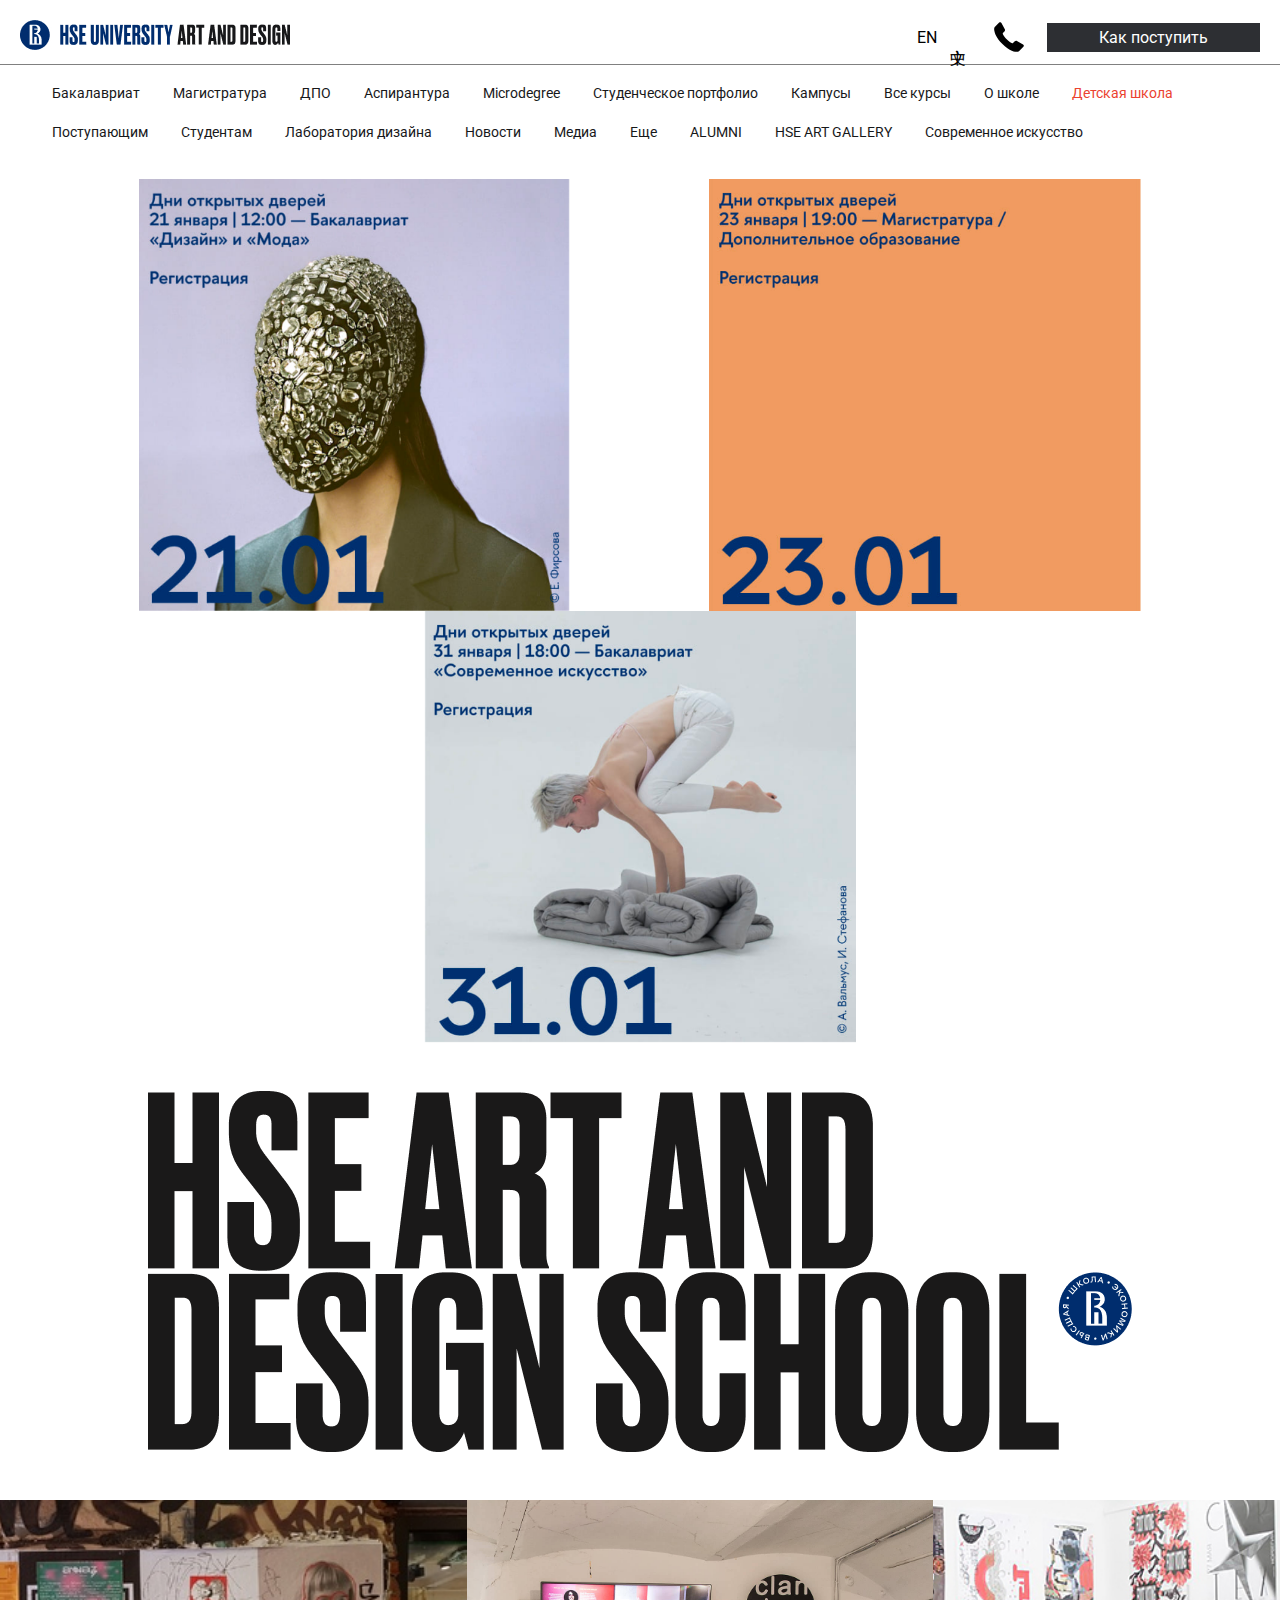
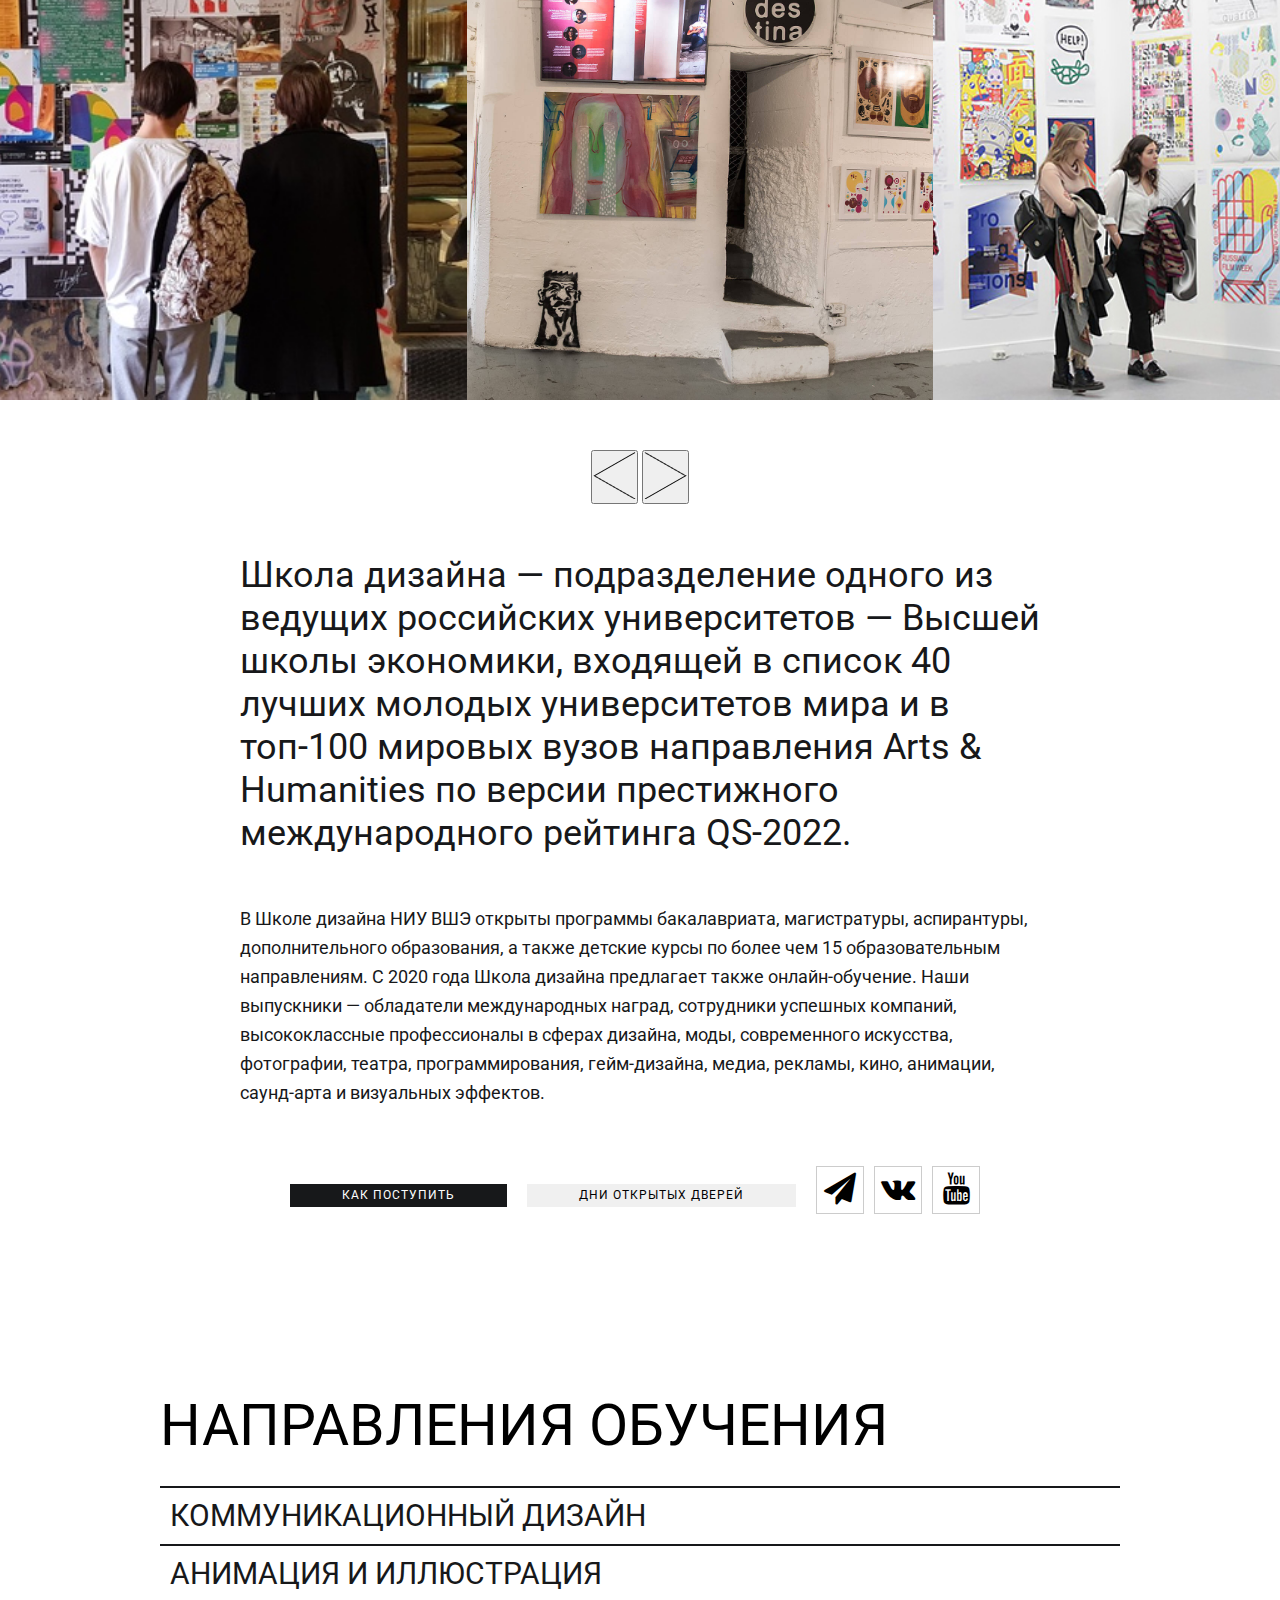
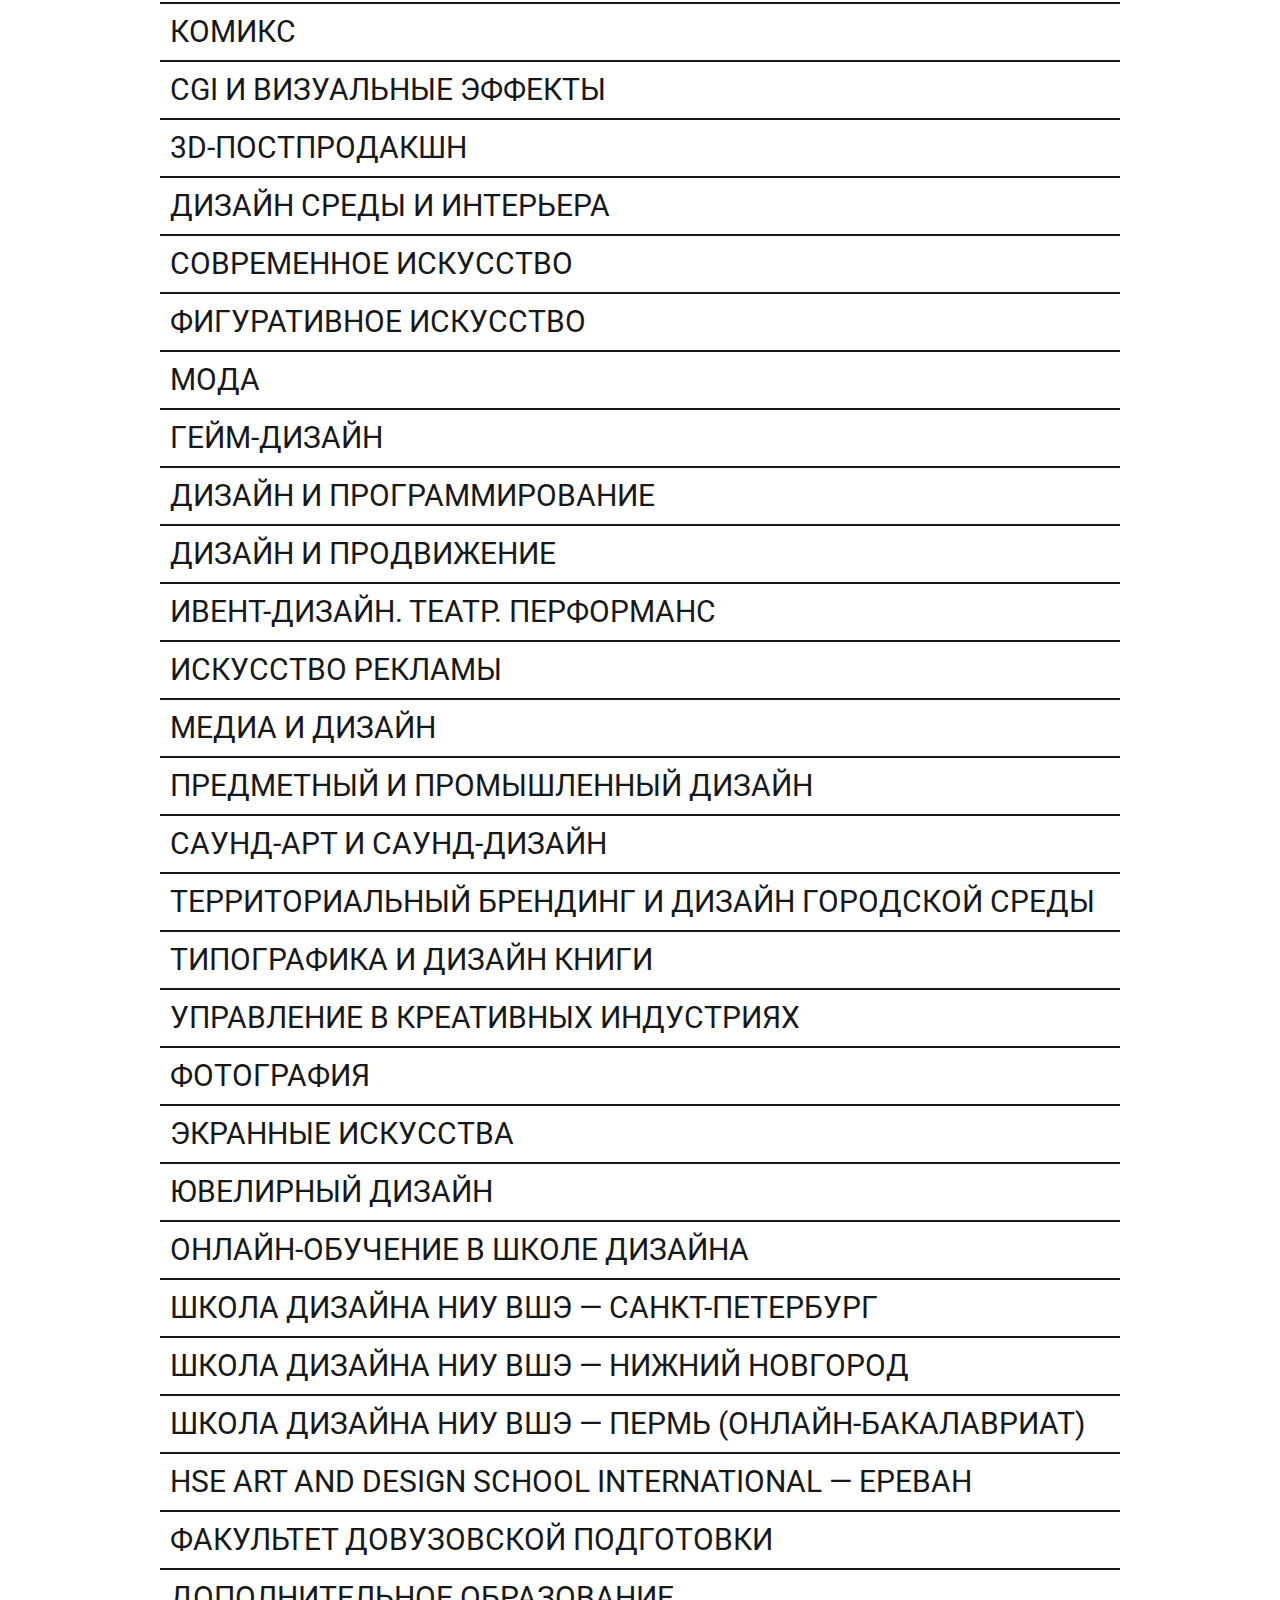
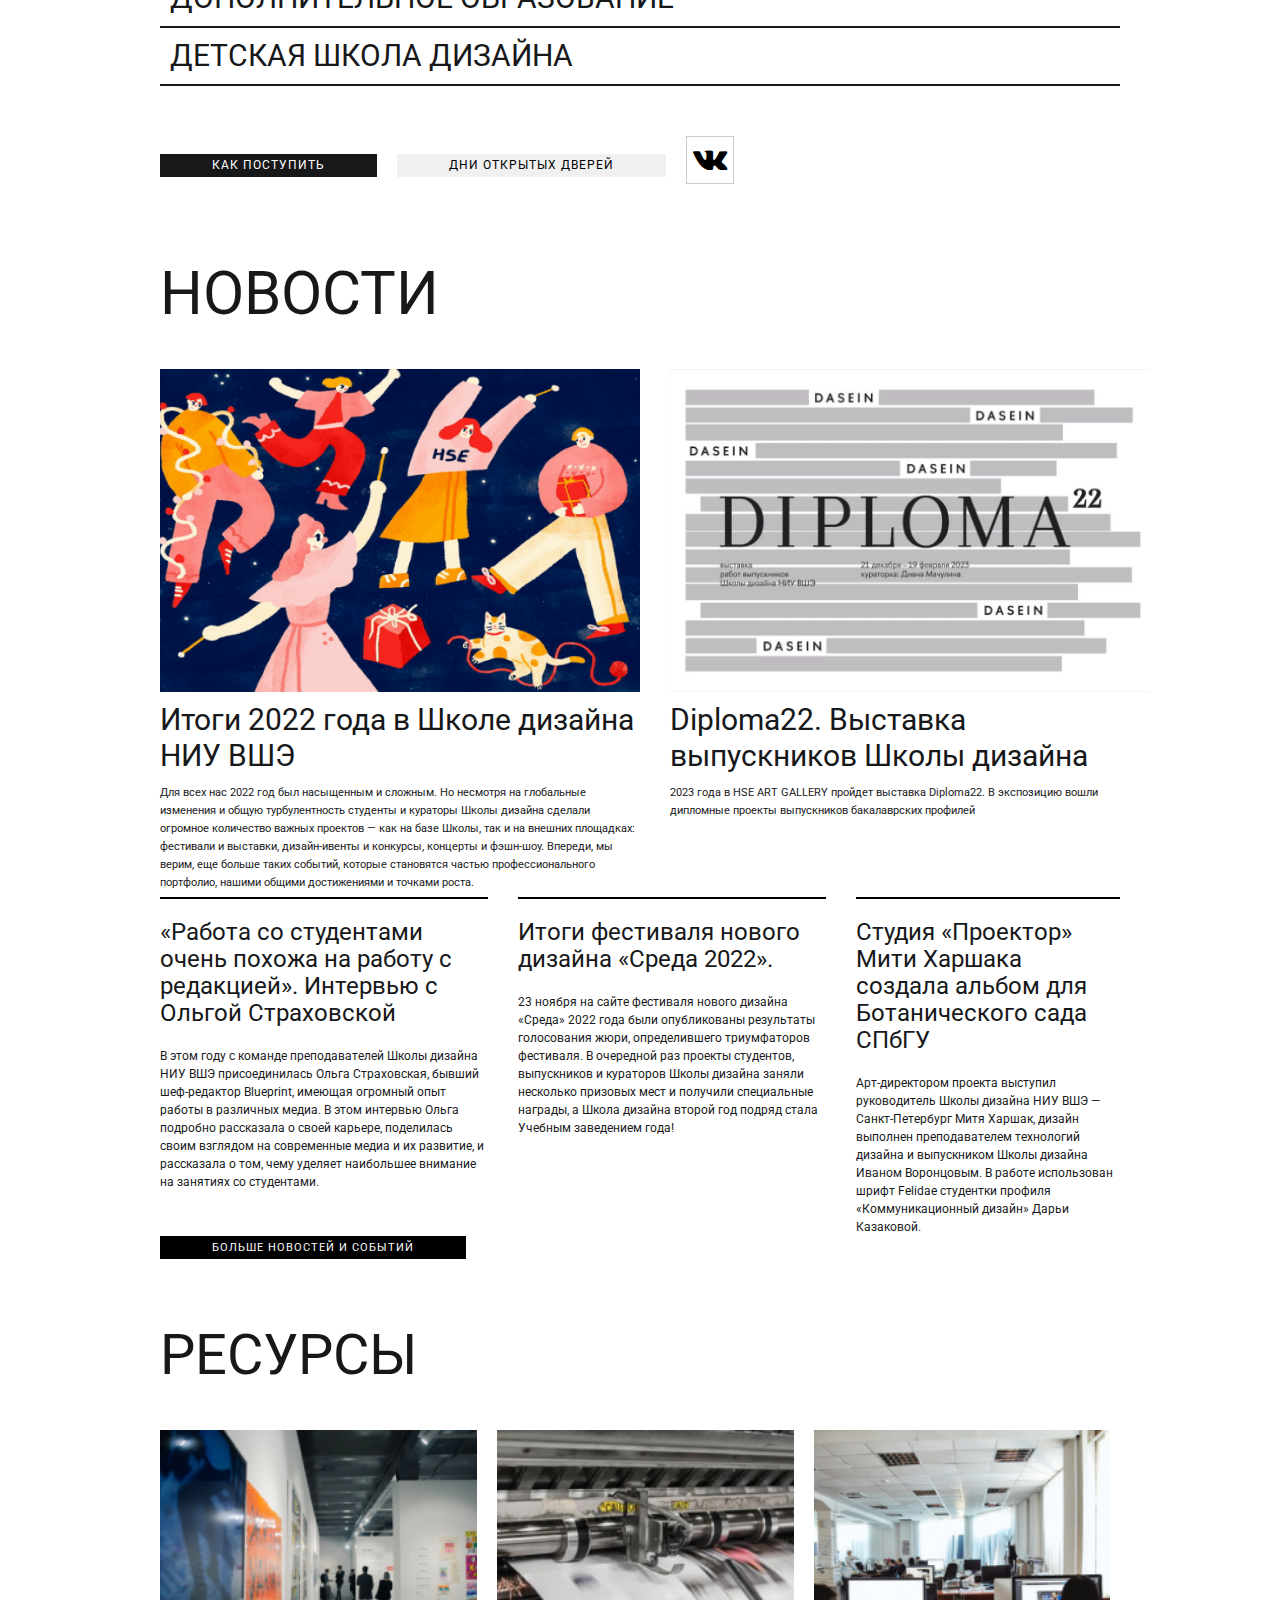
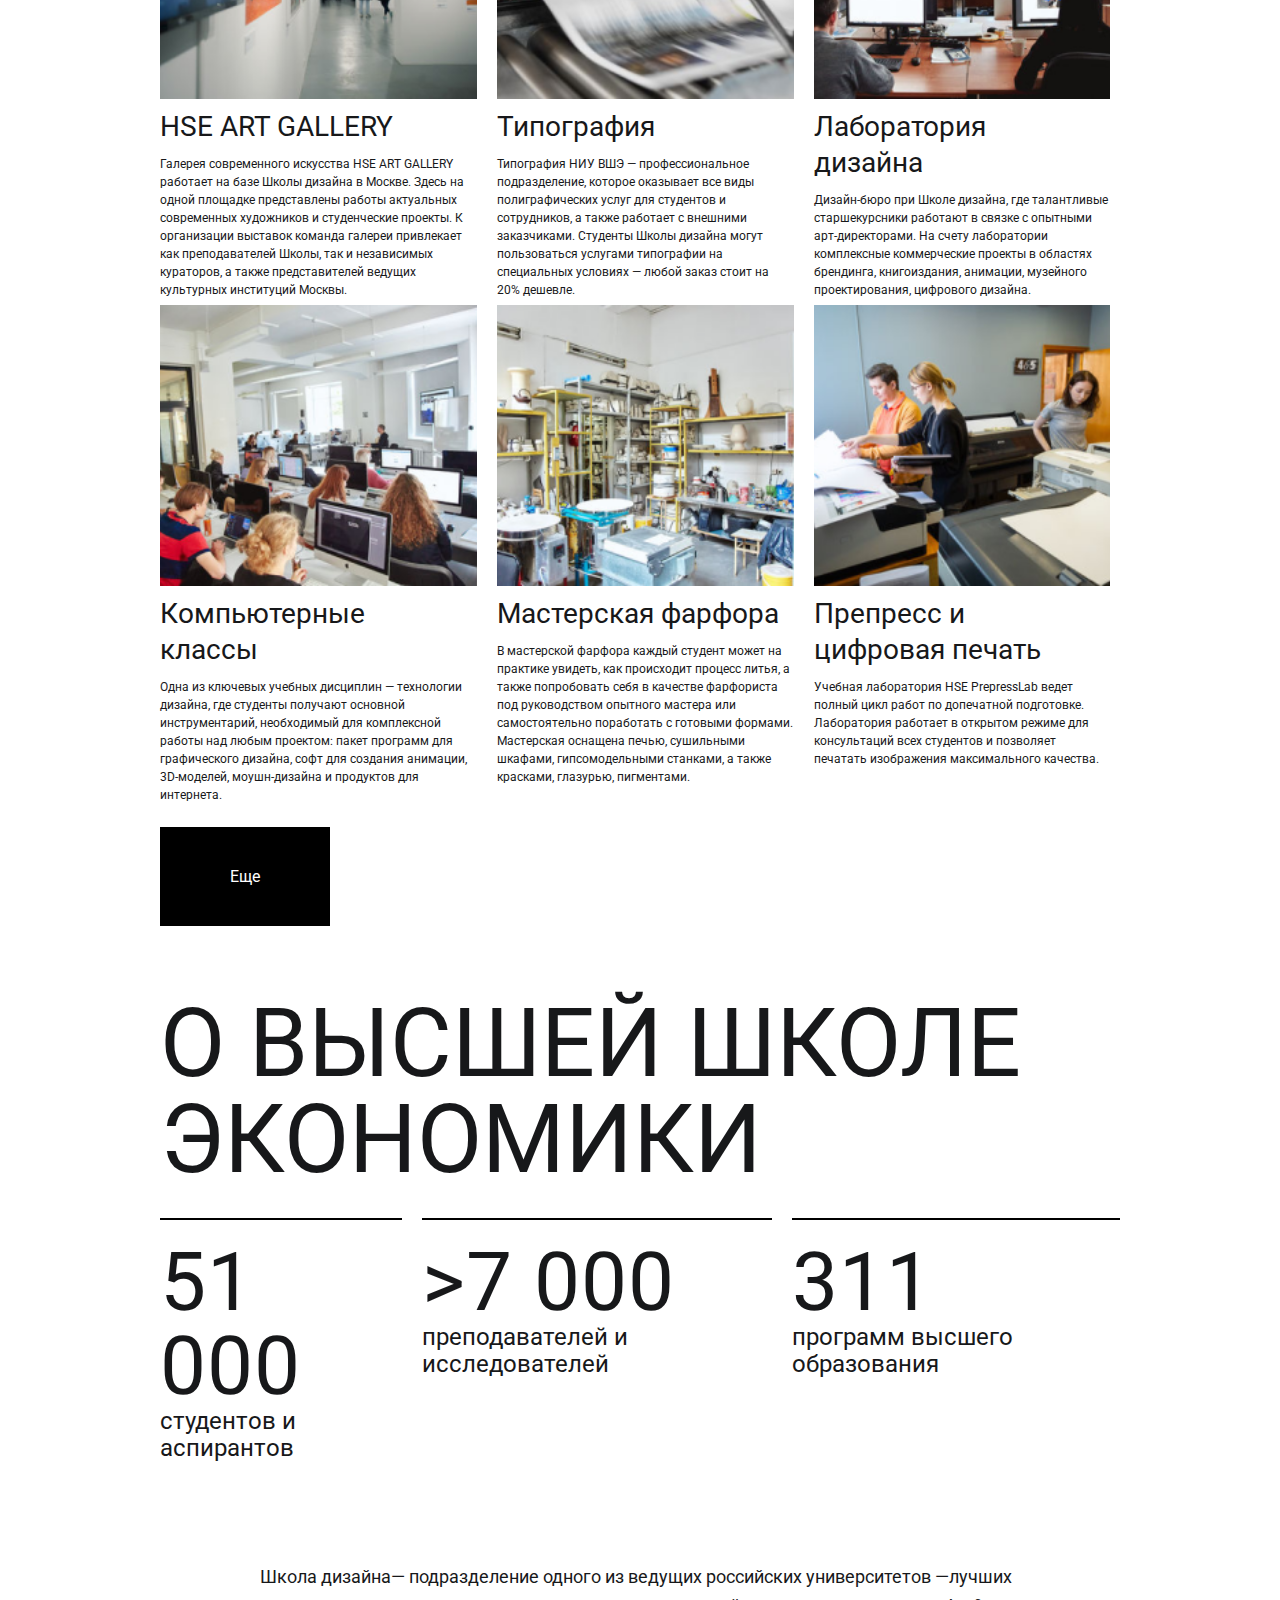
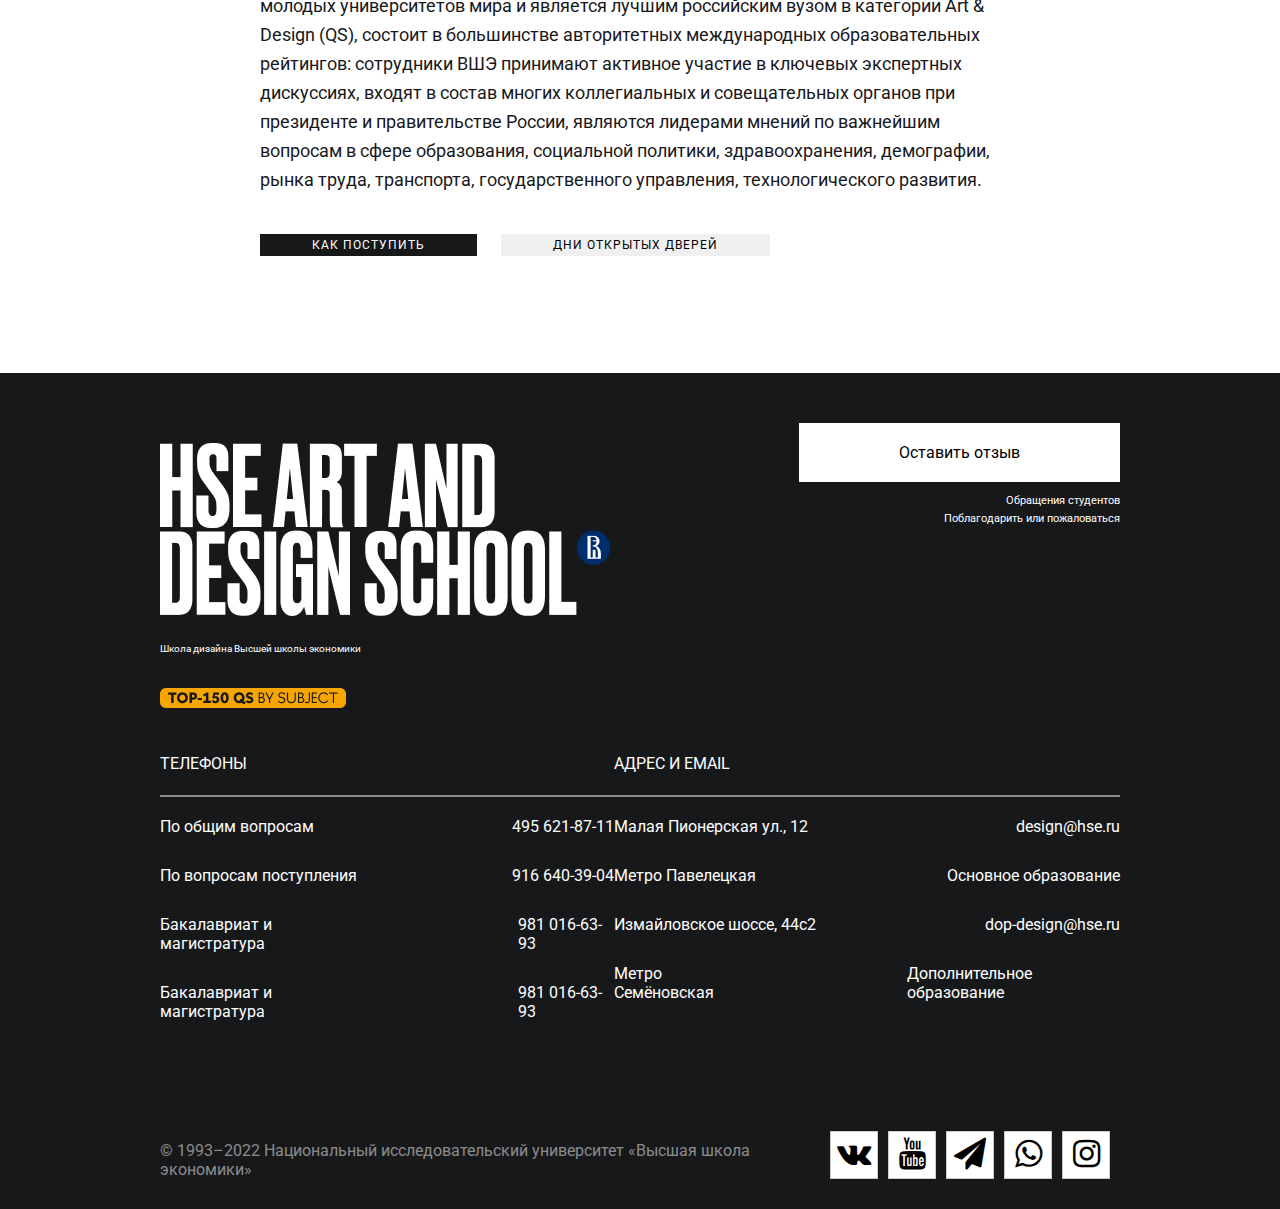
==== commit 1f7a66eb: "footer" ====
--- a/index.html
+++ b/index.html
@@ -13,6 +13,7 @@
 </head>
 
 <body>
+    <div class="btn-up btn-up_hide"></div>
     <section class="app_bar">
         <div class="app_bar_inner">
             <div class="app_bar_logo">
@@ -341,10 +342,93 @@
     </section>
 
 
-    <section class="footer">
-
-    </section>
-
+    <footer class="footer">
+            <div class="logo_container">
+                <div class="logo_white">
+                    <img src="assets/logo_white.png" alt="logo">
+                    <p>Школа дизайна Высшей школы экономики</p>
+                    <img src="assets/top_150.png" alt="top 150">
+                </div>
+                <div class="logo_button">
+
+                    <a class = "button" href = "#"> Оставить отзыв</a> 
+                    <div class="block_text">
+                        <p>Обращения студентов</p>
+                    <p>Поблагодарить или пожаловаться</p>
+                    </div>
+                </div>
+            </div>
+        </div>
+        <div class="contact_box">
+           <div class="contact_box_inner">
+                <p class = "header">Телефоны</p>
+                <div class="numbers_box">
+                    <div class="numbers">
+                        <p class = "numbers_text">По общим вопросам</p>
+                        <p>495 621-87-11</p>
+                    </div>
+                    <div class="numbers">
+                        <p class = "numbers_text">По вопросам поступления</p>
+                        <p>916 640-39-04</p>
+                    </div>
+                    <div class="numbers">
+                        <p class = "numbers_text">Бакалавриат и магистратура</p>
+                        <p>981 016-63-93</p>
+                    </div>
+                    <div class="numbers">
+                        <p class = "numbers_text">Бакалавриат и магистратура</p>
+                        <p>981 016-63-93</p>
+                    </div>
+                </div>
+           </div>
+           <div class="contact_box_inner">
+                <p class = "header">АДРЕС И EMAIL</p>
+                <div class="numbers_box">
+                    <div class="numbers">
+                        <p class = "numbers_text">Малая Пионерская ул., 12</p>
+                        <p>design@hse.ru</p>
+                    </div>
+                    <div class="numbers">
+                        <p class = "numbers_text">Метро Павелецкая</p>
+                        <p>Основное образование</p>
+                    </div>
+                    <div class="numbers">
+                        <p class = "numbers_text">Измайловское шоссе, 44с2</p>
+                        <p>dop-design@hse.ru</p>
+                    </div>
+                    <div class="numbers">
+                        <p class = "numbers_text">Метро Семёновская</p>
+                        <p>Дополнительное образование</p>
+                    </div>
+                </div>
+           </div>
+        </div>
+
+        <div class="social">
+            <p>
+                © 1993–2022 Национальный исследовательский университет «Высшая школа экономики»
+            </p>
+            <div class="social_bar">
+                <div class="social vk">
+                    <a href="#" target="_blank"><i class="fa fa-vk fa-2x"></i></a>    
+                </div>
+                <div class="social youtube">
+                    <a href="#" target="_blank"><i class="fa fa-youtube fa-2x"></i></a>
+                </div>
+                <div class="social telegram">
+                    <a href="#" target="_blank"><i class="fa fa-paper-plane fa-2x"></i></a>
+                </div>
+                <div class="social whatsapp">
+                    <a href="#" target="_blank"><i class="fa fa-whatsapp fa-2x"></i></a>
+                </div>
+                <div class="social instagram">
+                    <a href="#" target="_blank"><i class="fa fa-instagram fa-2x"></i></a>
+                </div>
+            </div>
+        </div>
+
+
+    </footer>
     <script src="script.js"></script>
 </body>
 
--- a/style.css
+++ b/style.css
@@ -13,6 +13,32 @@
     font-family: 'Roboto', sans-serif;
 }
 
+.btn-up {
+    position: fixed;
+    background-color: #F0F0F0;
+    right: 20px;
+    bottom: 20px;
+    border-radius: 42px;
+    cursor: pointer;
+    width: 64px;
+    height: 64px;
+}
+
+.btn-up::before {
+    content: "";
+    text-align: center;
+    position: absolute;
+    width: 40px;
+    height: 40px;
+    left: 20px;
+    top: 22px;
+    background-repeat: no-repeat;
+    background-image: url("assets/pointer.png");
+}
+
+.btn-up_hide {
+    display: none;
+}
 
 /* AppBar */
 
@@ -261,7 +287,7 @@
     margin: 0 auto;
 }
 
- .how_to_join {
+.how_to_join {
     padding: 4px 52px;
     background: #17181A;
     text-decoration: none;
@@ -323,6 +349,20 @@
         #fff;
 }
 
+.whatsapp a:hover {
+    background:
+        #50b154;
+    color:
+        #fff;
+}
+
+.instagram a:hover {
+    background:
+        purple;
+    color:
+        #fff;
+}
+
 /* ---------------------------------------------------- */
 
 /* Direction */
@@ -621,7 +661,7 @@
 }
 
 
-.about .about_inner .about_text{
+.about .about_inner .about_text {
     padding: 100px;
 }
 
@@ -634,6 +674,103 @@
     color: #17181A;
 }
 
-.about .about_inner .btn_row{
+.about .about_inner .btn_row {
     margin-top: 40px;
+}
+
+/* ---------------------------------------------------- */
+
+
+/* Footer */
+
+
+.footer {
+    background-color: #17181A;
+    flex-shrink: 0;
+    width: 100%;
+    padding: 70px 160px 20px 160px;
+}
+
+.footer {
+    padding: 70px 160px 20px 160px;
+}
+
+.footer .logo_container {
+    display: flex;
+
+    justify-content: space-between;
+}
+
+.footer .logo_container .logo_white p {
+    color: #ffffff;
+    font-weight: 400;
+    font-size: 10px;
+    line-height: 18px;
+
+    padding: 20px 0px 30px 0px;
+}
+
+.footer .logo_container .logo_button .button {
+    padding: 20px 100px;
+    background-color: #FFFFFF;
+    color: #000000;
+    text-decoration: none;
+}
+
+.footer .logo_container .logo_button .block_text {
+    font-weight: 400;
+    font-size: 11px;
+    line-height: 18px;
+
+    text-align: right;
+
+    color: #FFFFFF;
+
+    margin-top: 30px;
+}
+
+
+.contact_box {
+    display: flex;
+    justify-content: space-between;
+    color: #ffffff;
+    margin-bottom: 60px;
+}
+
+.contact_box_inner .header {
+    padding: 40px 0 20px 0;
+    font-weight: 400;
+    font-size: 16px;
+    line-height: 23px;
+    /* identical to box height, or 146% */
+
+    text-transform: uppercase;
+
+    color: #FFFFFF;
+
+}
+
+.numbers_box {
+    padding: 20px 0;
+    border-top: 2px solid rgba(255, 255, 255, 0.5);
+}
+
+.numbers {
+    display: flex;
+    justify-content: space-between;
+}
+
+.numbers_text {
+    padding-right: 150px;
+    padding-bottom: 30px;
+}
+
+.social{
+    display: flex;
+    justify-content: space-evenly;
+    align-items: center;
+    color:rgba(255, 255, 255, 0.5);
+}
+.social_bar{
+    display: flex;
 }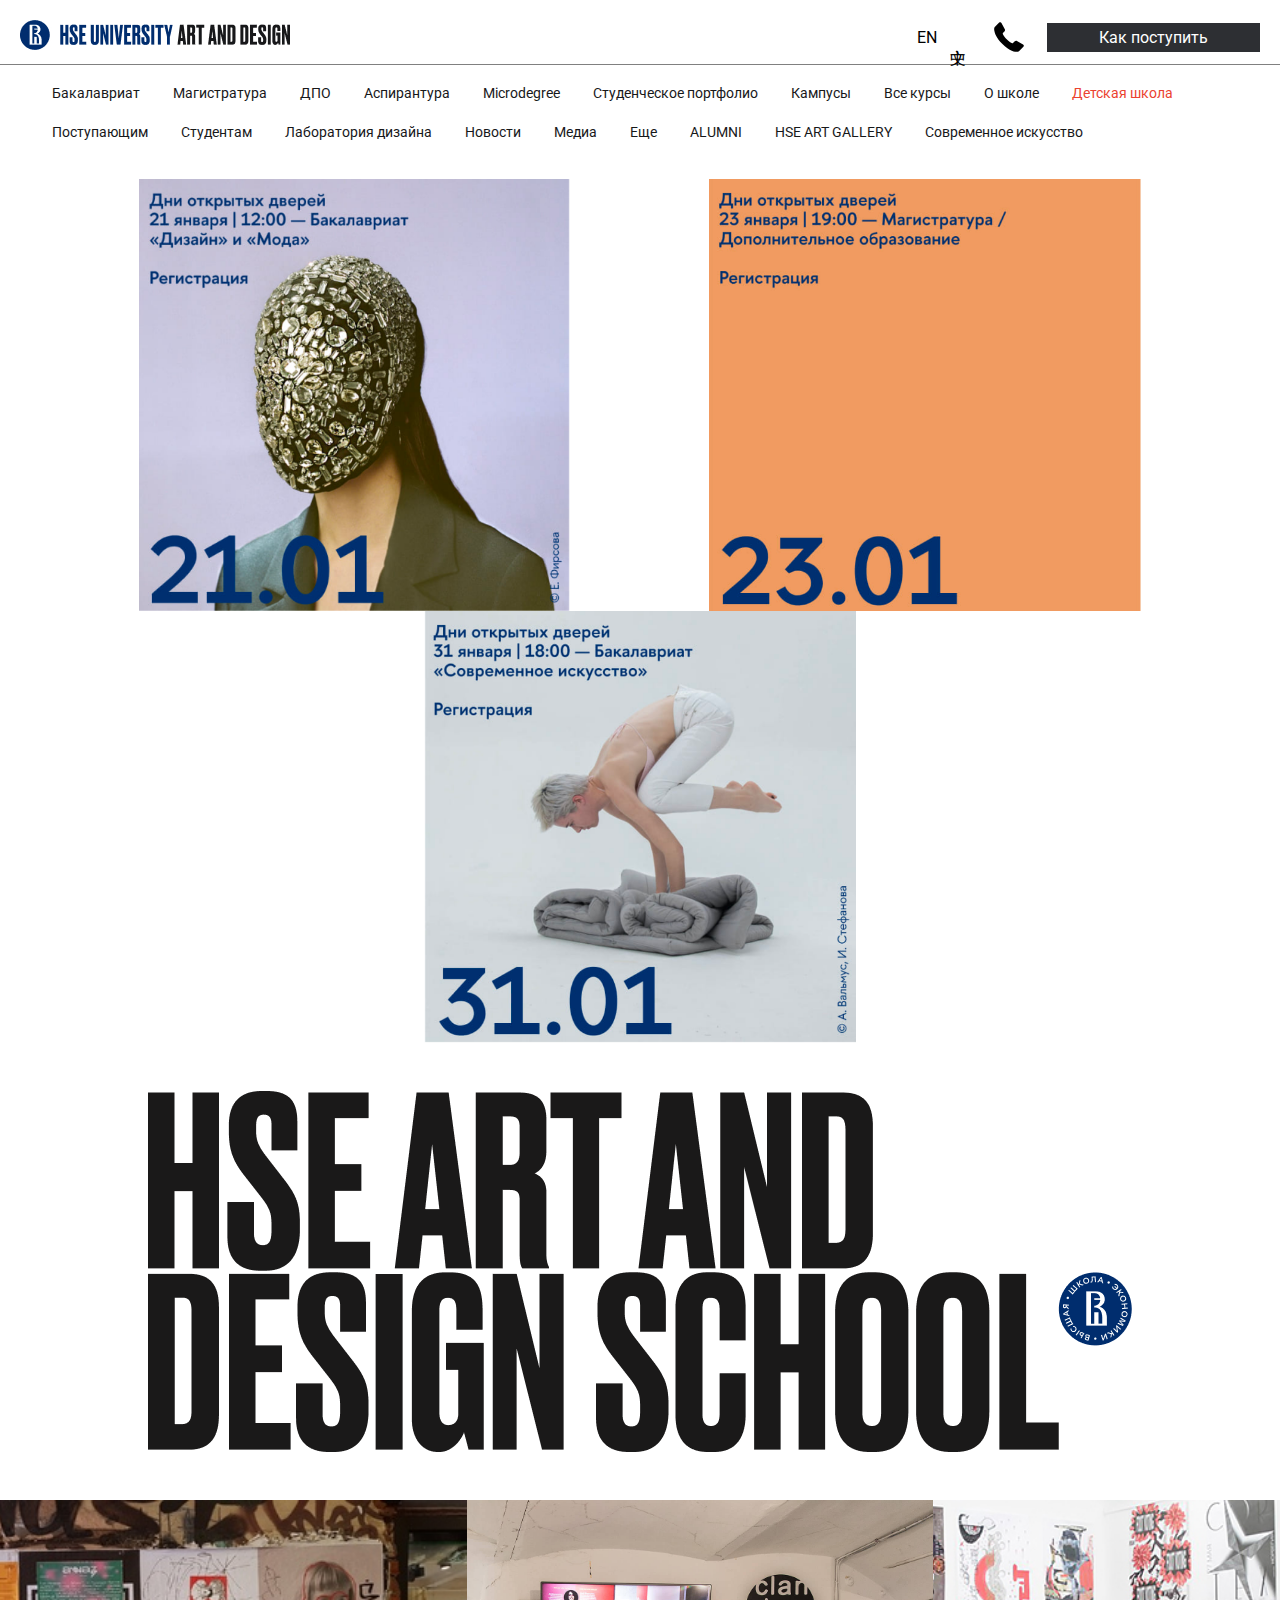
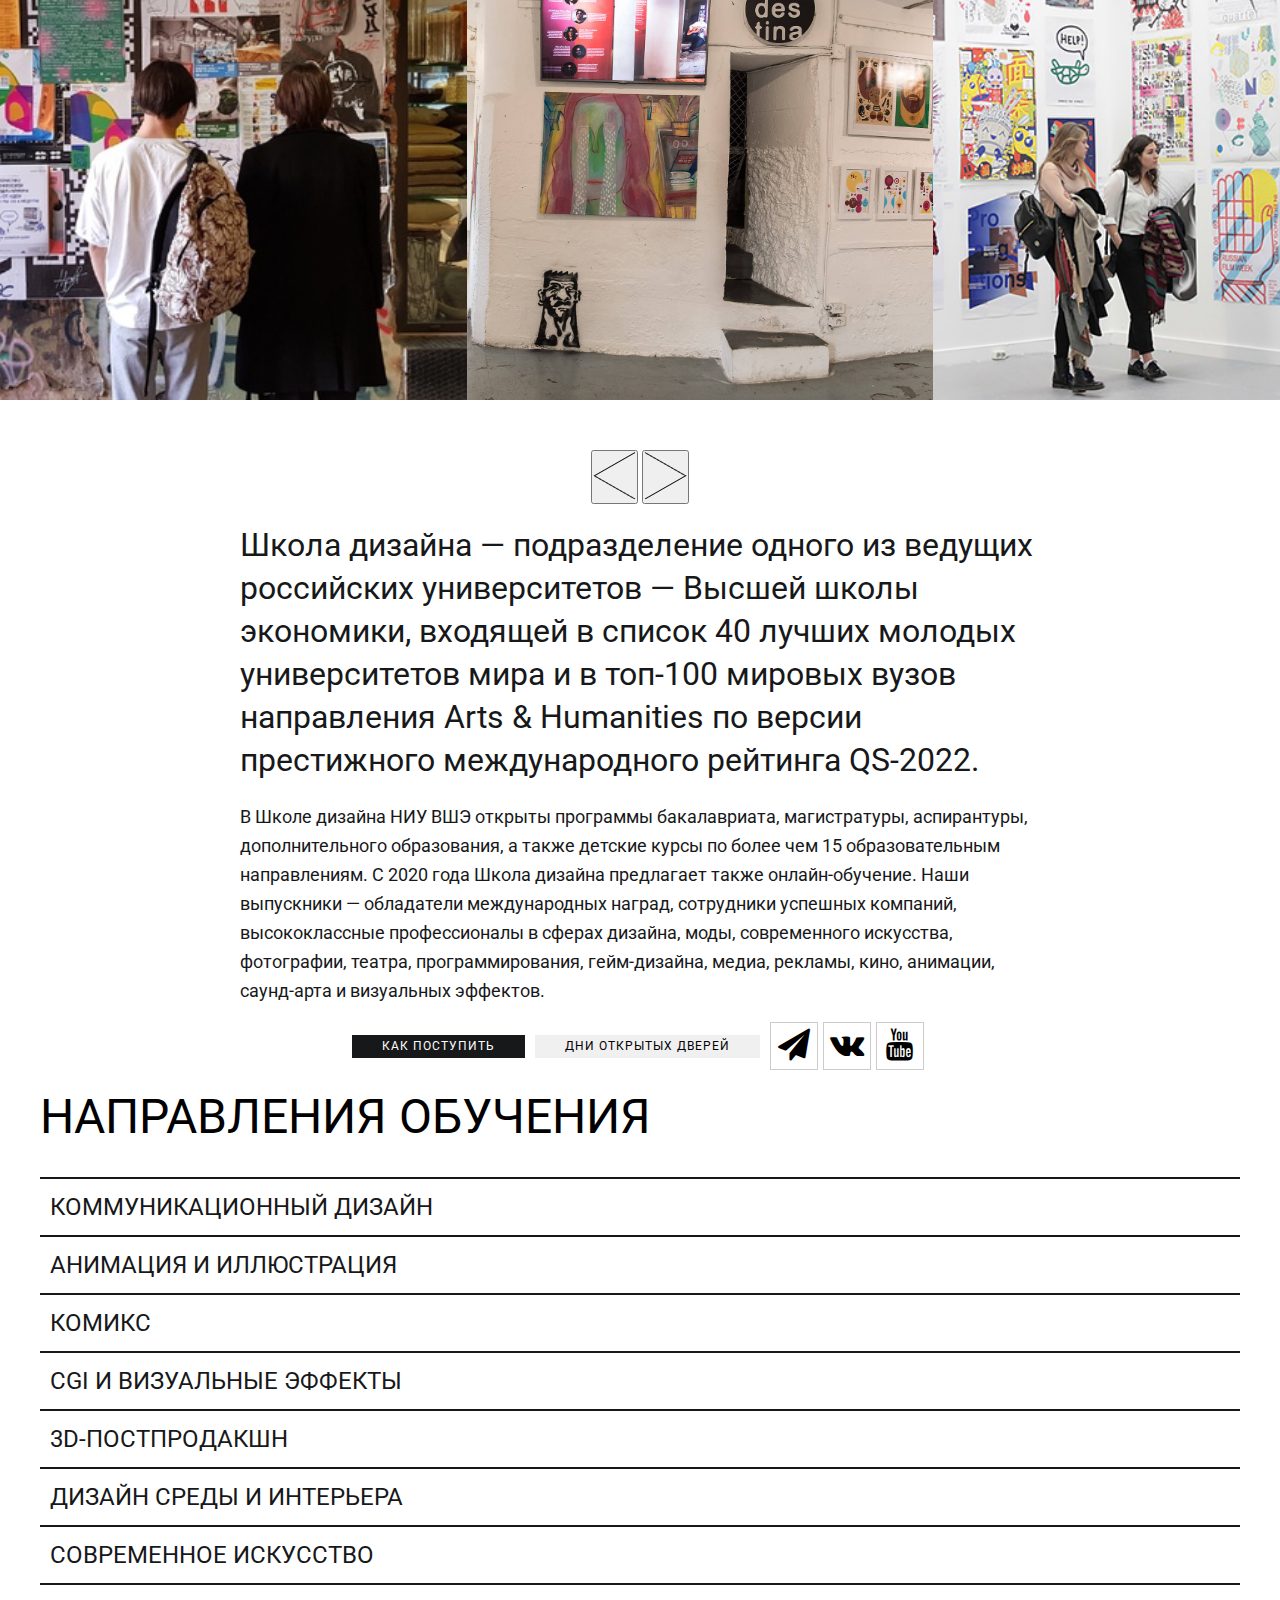
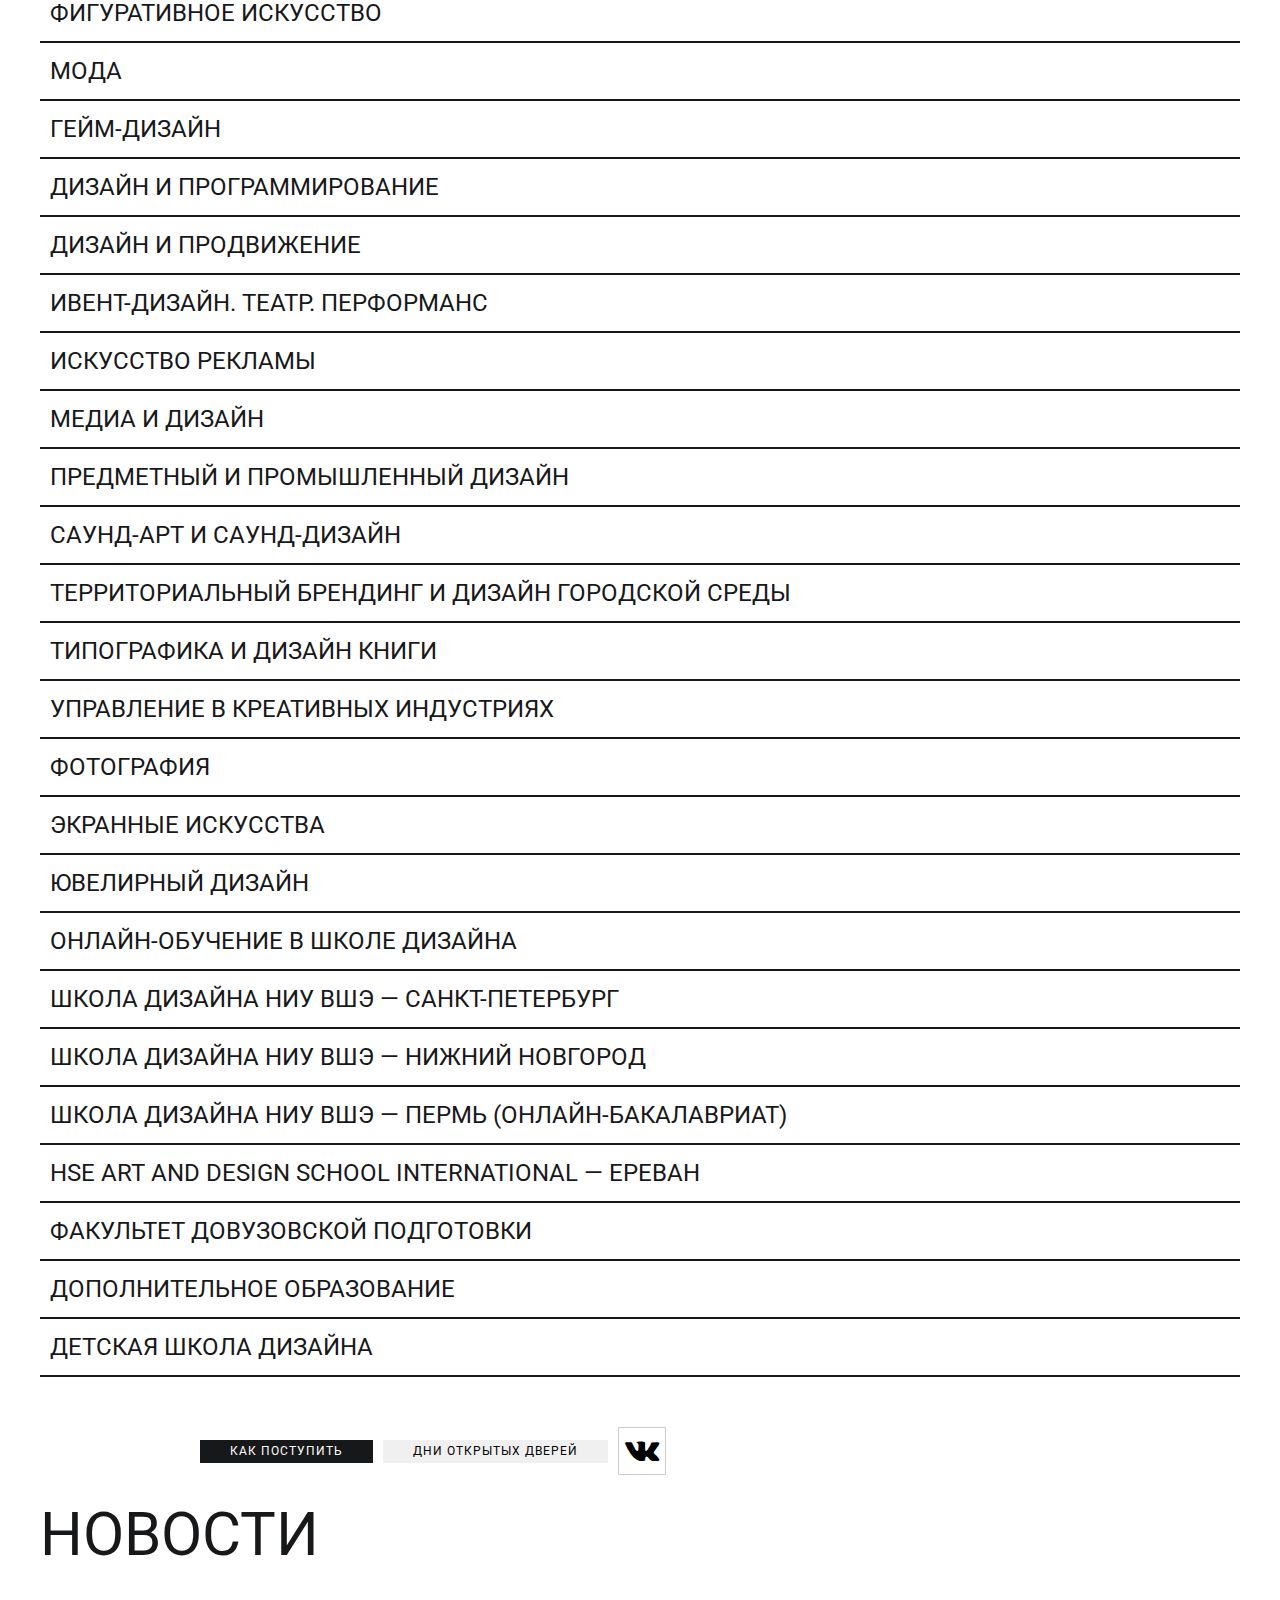
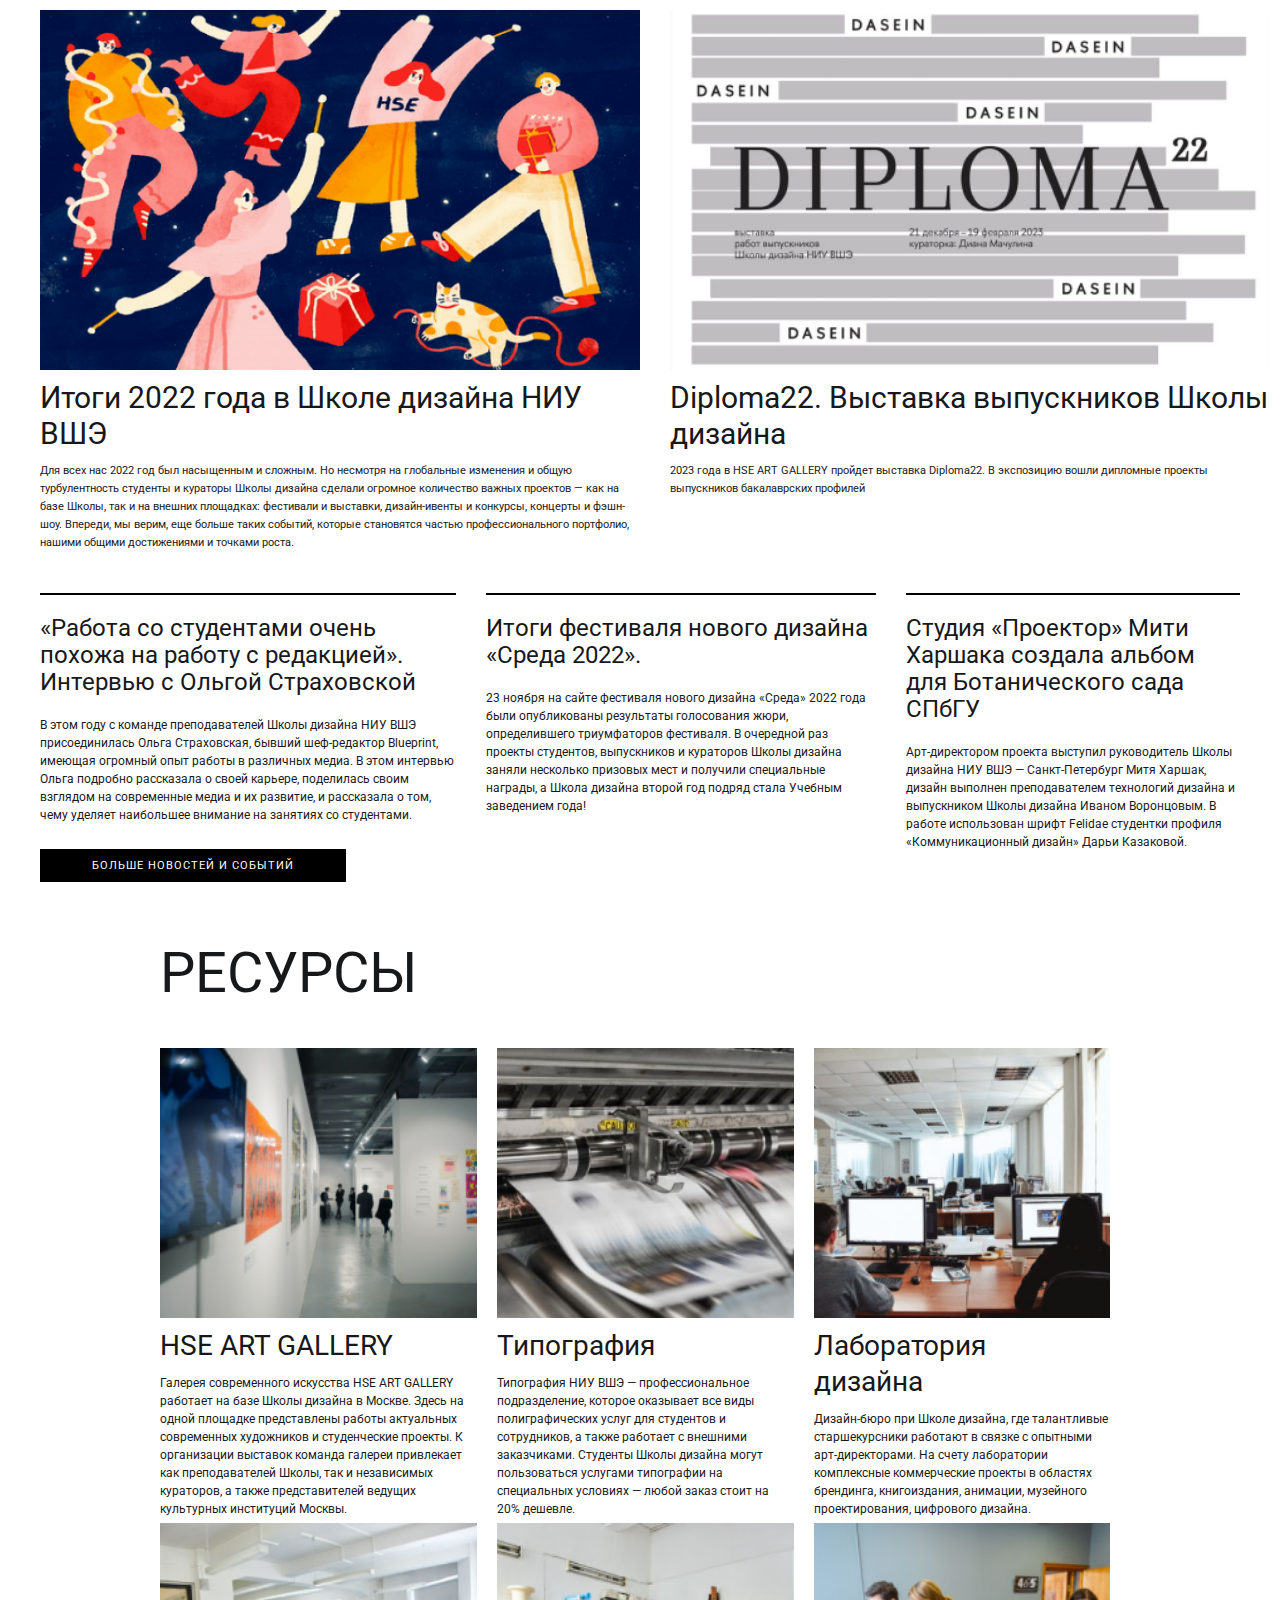
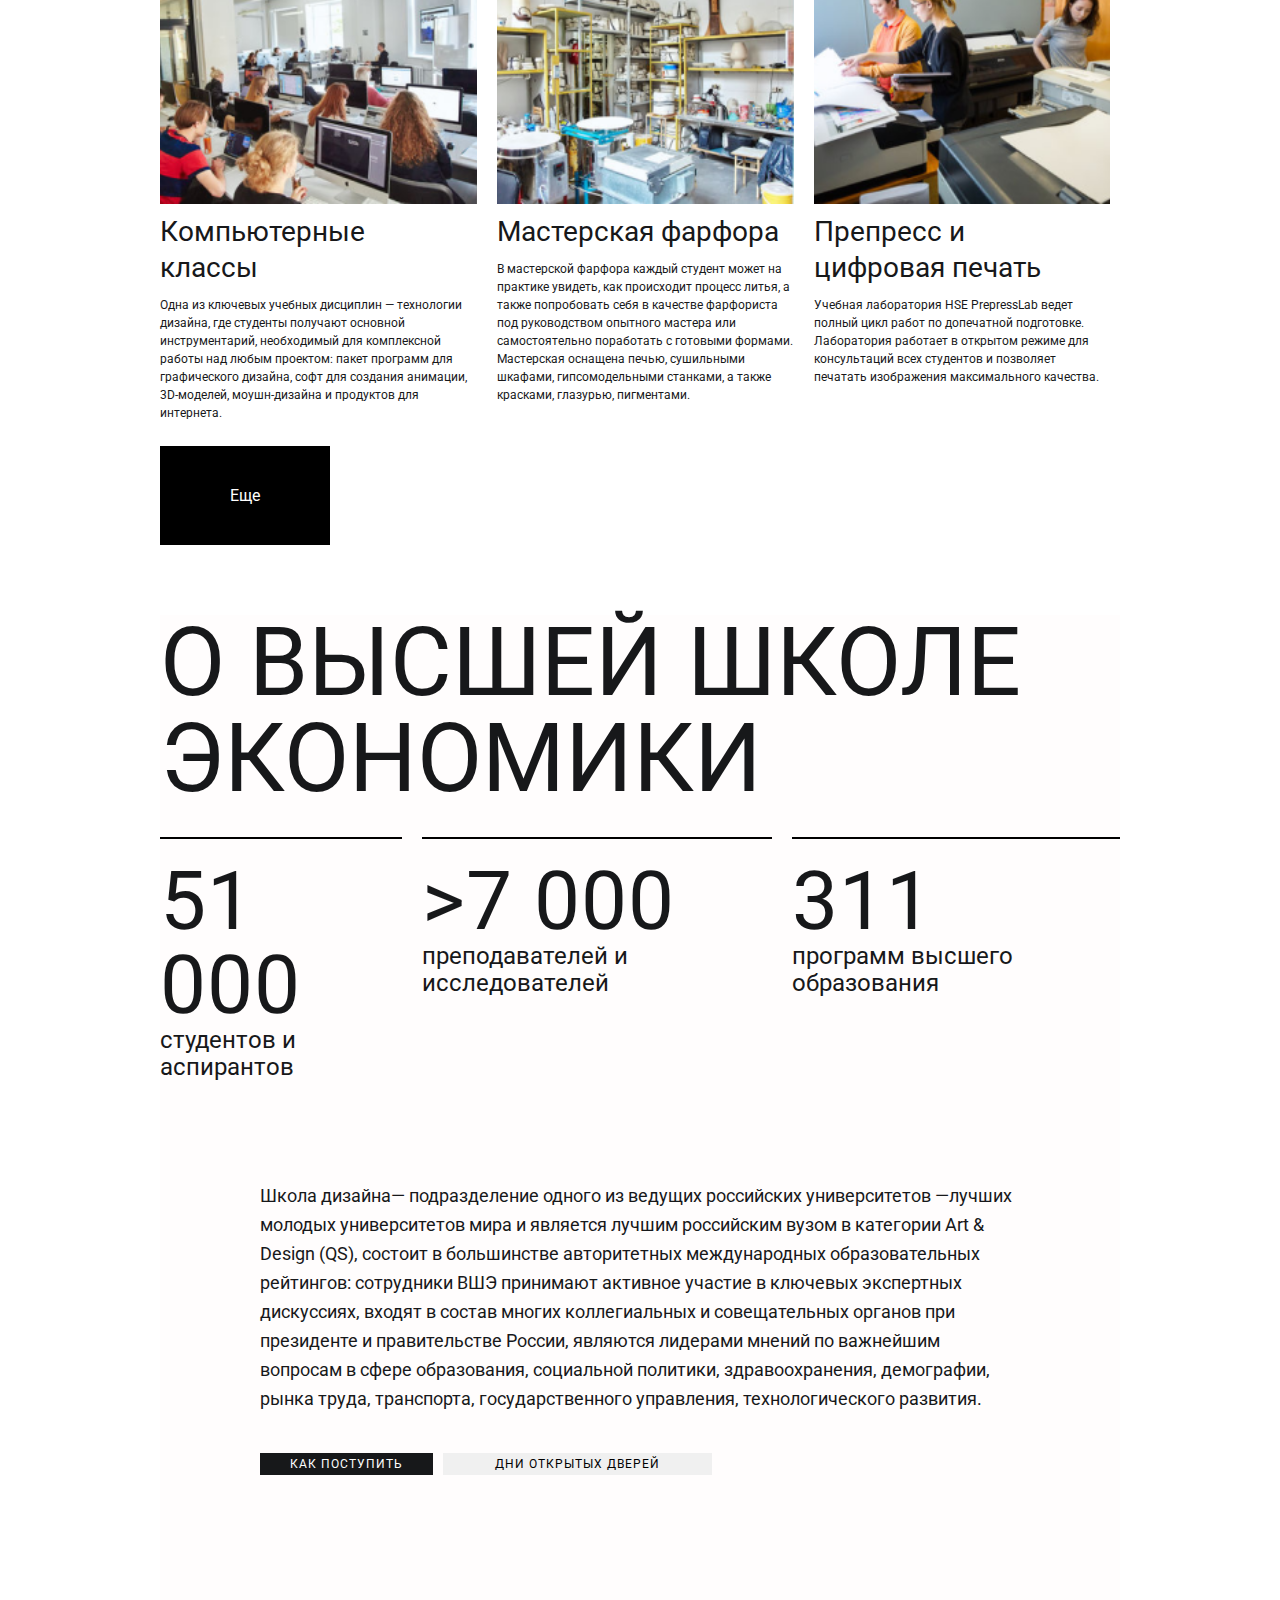
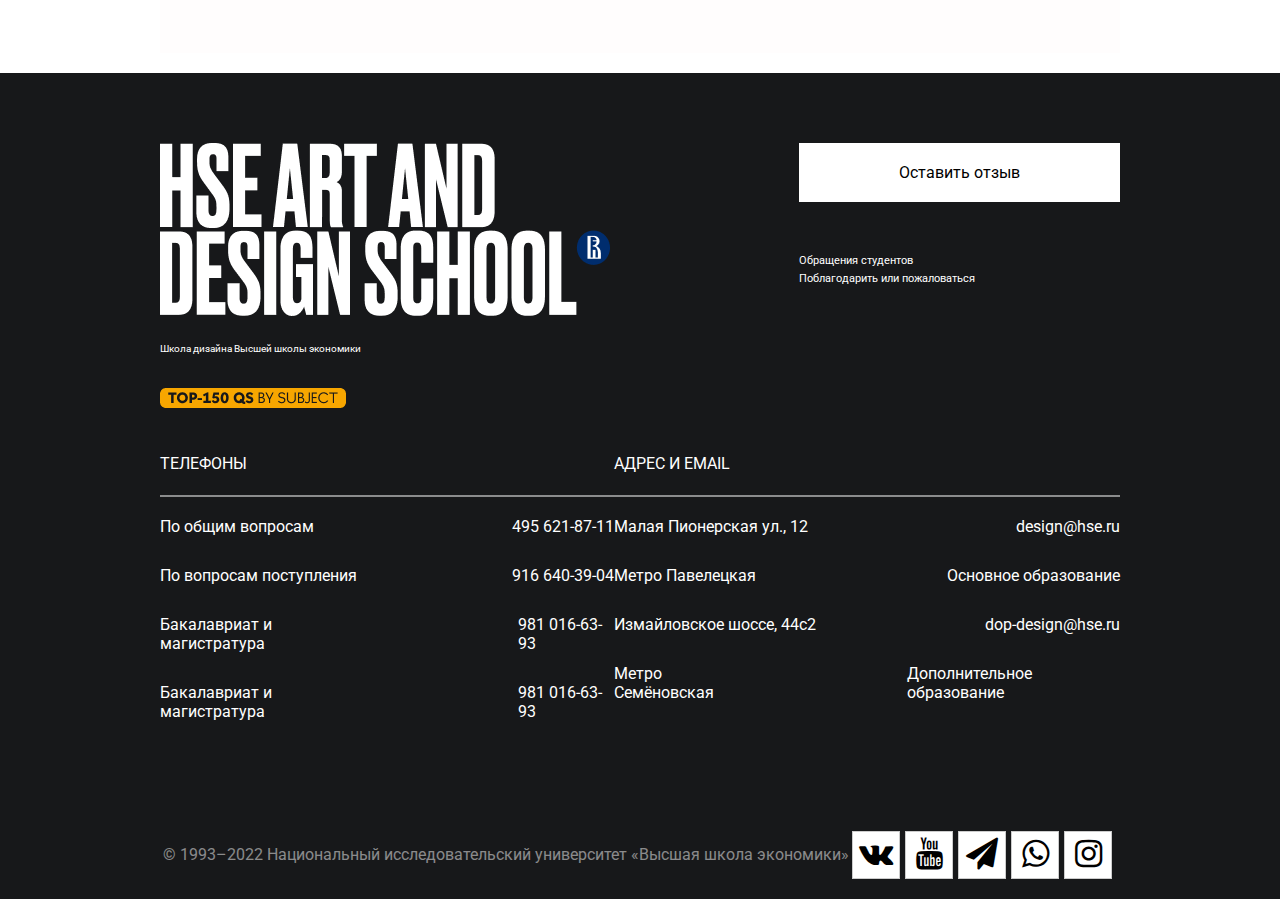
==== commit 941ec5e2: "phone_adaptive_fix/burger_menu/modal_window" ====
--- a/index.html
+++ b/index.html
@@ -9,10 +9,36 @@
     <link rel="preconnect" href="https://fonts.googleapis.com">
     <link rel="preconnect" href="https://fonts.gstatic.com" crossorigin>
     <link href="https://fonts.googleapis.com/css2?family=Roboto&display=swap" rel="stylesheet">
-    <title>Document</title>
+    <title>HSE ART</title>
 </head>
 
 <body>
+    <div class="menuToggle" onclick="toggleMenu();"></div>
+    <div class="navigation">
+        <ul>
+            <li><a href="#">Бакалавриат</a></li>
+                <li><a href="#">Магистратура</a></li>
+                <li><a href="#">ДПО</a></li>
+                <li><a href="#">Аспирантура</a></li>
+                <li><a href="#">Microdegree</a></li>
+                <li><a href="#">Студенческое портфолио</a></li>
+                <li><a href="#">Кампусы</a></li>
+                <li><a href="#">Все курсы</a></li>
+                <li><a href="#">О школе</a></li>
+                <li><a class="selected" href="#">Детская школа</a></li>
+                <li><a href="#">Поступающим</a></li>
+                <li><a href="#">Студентам</a></li>
+                <li><a href="#">Лаборатория дизайна</a></li>
+                <li><a href="#">Новости</a></li>
+                <li><a href="#">Медиа</a></li>
+                <li><a href="#">Еще</a></li>
+                <li><a href="#">ALUMNI</a></li>
+                <li><a href="#">HSE ART GALLERY</a></li>
+                <li><a href="#">Современное искусство</a></li>
+        </ul>
+
+    </div>
+
     <div class="btn-up btn-up_hide"></div>
     <section class="app_bar">
         <div class="app_bar_inner">
@@ -228,7 +254,7 @@
                 </p>
             </div>
         </div>
-        <span class="more">Больше новостей и событий</span>
+        <div class="more">Больше новостей и событий</div>
     </section>
 
     <section class="source">
@@ -294,7 +320,17 @@
                 </p>
             </div>
         </div>
-        <div class="more">Еще</div>
+        <div id = "open-modal" class="more">Еще</div>
+        <div id="modal" class="modal">
+            <div class="modal-content">
+              <span class="close">&times;</span>
+              <h2>Заголовок</h2>
+              <p>
+                Контнет Еще
+              </p>
+            </div>
+          </div>
+          
     </section>
 
 
@@ -334,8 +370,8 @@
                     государственного управления, технологического развития.
                 </p>
                 <div class="btn_row">
-                    <a class="how_to_join" href="#">Как поступить</a>
-                    <a class="days" href="#">Дни открытых дверей</a>
+                    <div><a class="how_to_join" href="#">Как поступить</a></div>
+                   <div> <a class="days1" href="#">Дни открытых дверей</a></div>
                 </div>
             </div>
         </div>
@@ -351,7 +387,7 @@
                 </div>
                 <div class="logo_button">
 
-                    <a class = "button" href = "#"> Оставить отзыв</a> 
+                    <div class = "button"><a href = "#"> Оставить отзыв</a> </div>
                     <div class="block_text">
                         <p>Обращения студентов</p>
                     <p>Поблагодарить или пожаловаться</p>
@@ -377,7 +413,7 @@
                     </div>
                     <div class="numbers">
                         <p class = "numbers_text">Бакалавриат и магистратура</p>
-                        <p>981 016-63-93</p>
+                        <div><p>981 016-63-93</p></div>
                     </div>
                 </div>
            </div>
@@ -385,20 +421,20 @@
                 <p class = "header">АДРЕС И EMAIL</p>
                 <div class="numbers_box">
                     <div class="numbers">
-                        <p class = "numbers_text">Малая Пионерская ул., 12</p>
-                        <p>design@hse.ru</p>
+                        <div><p class = "numbers_text">Малая Пионерская ул., 12</p></div>
+                        <div class="email_box"><p>design@hse.ru</p></div>
                     </div>
                     <div class="numbers">
                         <p class = "numbers_text">Метро Павелецкая</p>
-                        <p>Основное образование</p>
+                        <div class="email_box"><p>Основное образование</p></div>
                     </div>
                     <div class="numbers">
                         <p class = "numbers_text">Измайловское шоссе, 44с2</p>
-                        <p>dop-design@hse.ru</p>
+                        <div class = "email_box">dop-design@hse.ru</div>
                     </div>
                     <div class="numbers">
                         <p class = "numbers_text">Метро Семёновская</p>
-                        <p>Дополнительное образование</p>
+                        <div class="email_box"><p>Дополнительное образование</p></div>
                     </div>
                 </div>
            </div>
--- a/style.css
+++ b/style.css
@@ -15,6 +15,7 @@
 
 .btn-up {
     position: fixed;
+    z-index: 1;
     background-color: #F0F0F0;
     right: 20px;
     bottom: 20px;
@@ -40,6 +41,34 @@
     display: none;
 }
 
+
+.modal {
+    display: none;
+    position: fixed;
+    top: 0;
+    left: 0;
+    width: 100%;
+    height: 100%;
+    background-color: rgba(0,0,0,0.5);
+  }
+  
+  .modal-content {
+    background-color: #fff;
+    width: 60%;
+    margin: 30% auto;
+    padding: 20px;
+    box-shadow: 0 0 10px rgba(0,0,0,0.5);
+  }
+  
+  .close {
+    display: block;
+    position: absolute;
+    top: 10px;
+    right: 10px;
+    font-size: 24px;
+    font-weight: bold;
+    cursor: pointer;
+  }
 /* AppBar */
 
 .app_bar {
@@ -160,7 +189,7 @@
     display: flex;
     justify-content: center;
     align-items: center;
-    padding: 48px 108px;
+    padding: 3rem 6rem;
 }
 
 
@@ -253,20 +282,23 @@
     justify-content: center;
     align-items: center;
     margin: 0 auto;
-    width: 800px;
-    height: 400px;
+    max-width: 800px;
+    max-height: 400px;
+    margin-bottom: 20px;
+    margin-top: 20px;
 }
 
 .info_inner_thiner {
+    display: none;
     display: flex;
     justify-content: center;
     margin: 0 auto;
-    width: 800px;
-    height: 250px;
+    max-width: 800px;
+    max-height: 250px;
 }
 
 .info .info_inner_thicker p {
-    font-size: 36px;
+    font-size: 2rem;
     font-weight: 400;
     line-height: 43px;
     color: #17181A;
@@ -288,7 +320,7 @@
 }
 
 .how_to_join {
-    padding: 4px 52px;
+    padding: 4px 30px;
     background: #17181A;
     text-decoration: none;
     color: white;
@@ -301,14 +333,14 @@
 }
 
 .days {
-    padding: 4px 52px;
+    padding: 4px 30px;
     background: #F0F0F0;
     text-decoration: none;
     color: black;
     font-weight: 400;
     font-size: 12px;
     line-height: 15px;
-    margin: 0 20px;
+    margin: 0 10px;
     letter-spacing: 1px;
     text-transform: uppercase;
 }
@@ -321,7 +353,7 @@
     background:
         #fff;
     border: 1px solid #ccc;
-    margin: 0 10px 10px 0;
+    margin-right: 5px;
     padding: 6px;
     color:
         #000;
@@ -367,13 +399,14 @@
 
 /* Direction */
 
-.direction_inner {
-    margin: 160px 160px 0px 160px;
+.direction{
+    max-width: 1200px;
+    margin: 0 auto;
 }
 
 .direction h1 {
     font-weight: 400;
-    font-size: 57px;
+    font-size: 3rem;
     line-height: 60px;
     text-transform: uppercase;
     margin-bottom: 30px;
@@ -392,7 +425,7 @@
 .direction .direction_inner ul li a {
     text-decoration: none;
     font-weight: 400;
-    font-size: 30px;
+    font-size: 1.5rem;
     line-height: 36px;
 
     text-transform: uppercase;
@@ -424,7 +457,8 @@
 
 
 .news {
-    margin: 70px 160px 20px 160px;
+    max-width: 1200px;
+    margin: 0 auto;
 }
 
 .news h1 {
@@ -434,6 +468,7 @@
     text-transform: uppercase;
     color: #17181A;
     margin-bottom: 45px;
+    margin-top: 30px;
 }
 
 .news .news_inner_first_line {
@@ -517,7 +552,7 @@
 }
 
 .news .more {
-    padding: 5px 52px;
+    padding: 10px 52px;
     background-color: #000000;
     font-weight: 400;
     font-size: 11px;
@@ -527,7 +562,7 @@
     text-transform: uppercase;
 
     color: #FFFFFF;
-
+    display: inline;
     margin-top: 20px;
 }
 
@@ -553,6 +588,7 @@
 
 .source .source_inner_first_line {
     display: flex;
+    flex-wrap: wrap;
 }
 
 .source .source_inner_first_line .source_inner_first_line_element {
@@ -567,7 +603,6 @@
 }
 
 .source .source_inner_first_line .source_inner_first_line_element img {
-    position: relative;
     height: 100%;
     width: 100%;
     object-fit: cover
@@ -676,6 +711,22 @@
 
 .about .about_inner .btn_row {
     margin-top: 40px;
+    display: inline;
+    height: 100px;
+    display: flex;
+}
+
+.about .about_inner .btn_row .days1 {
+    padding: 4px 52px;
+    background: #F0F0F0;
+    text-decoration: none;
+    color: black;
+    font-weight: 400;
+    font-size: 12px;
+    line-height: 15px;
+    letter-spacing: 1px;
+    text-transform: uppercase;
+    margin-left: 10px;
 }
 
 /* ---------------------------------------------------- */
@@ -686,14 +737,9 @@
 
 .footer {
     background-color: #17181A;
-    flex-shrink: 0;
-    width: 100%;
     padding: 70px 160px 20px 160px;
 }
 
-.footer {
-    padding: 70px 160px 20px 160px;
-}
 
 .footer .logo_container {
     display: flex;
@@ -716,17 +762,20 @@
     color: #000000;
     text-decoration: none;
 }
-
+.footer .logo_container .logo_button .button a {
+    color: black;
+    text-decoration: none;
+
+}
 .footer .logo_container .logo_button .block_text {
     font-weight: 400;
     font-size: 11px;
     line-height: 18px;
 
-    text-align: right;
 
     color: #FFFFFF;
-
-    margin-top: 30px;
+    
+    margin-top: 50px;
 }
 
 
@@ -765,12 +814,526 @@
     padding-bottom: 30px;
 }
 
-.social{
+.social {
     display: flex;
     justify-content: space-evenly;
     align-items: center;
-    color:rgba(255, 255, 255, 0.5);
-}
-.social_bar{
-    display: flex;
+    color: rgba(255, 255, 255, 0.5);
+}
+
+.social_bar {
+    display: flex;
+}
+
+.menuToggle { 
+    display: none;
+    position: fixed;
+    top:0;
+    right:0;
+    width: 57px;
+    height: 57px;
+    background: orange url(assets/menu.png);
+    background-repeat: no-repeat;
+    background-size: 30px;
+    background-position: center;
+    cursor: pointer;
+    z-index: 1000;
+}
+.menuToggle.active {
+    background: rgb(255, 0, 0) url(assets/close.png);
+    background-repeat: no-repeat;
+    background-size: 30px;
+    background-position: center;
+}
+
+.navigation { 
+    position: fixed;
+    top: 0;
+    left: calc(100%);
+    width: 100%;
+    height: 100%;
+    background:#fff;
+    z-index: 999;
+    display: flex;
+    justify-content: center;
+    align-items: center;
+    transition: 0.5s;
+}
+.navigation.active { 
+    left: 0px;
+}
+.navigation ul { 
+    position: relative;
+    display: flex;
+    flex-direction: column;
+}
+
+.navigation ul li { 
+    position: relative;
+    list-style: none;
+    text-align: center;
+}
+
+.navigation ul li a { 
+    font-size: 1.7em;
+    color: black;
+    text-decoration: none;
+    font-weight: 300;
+    display: inline-block;
+    padding: 15px;
+    transition: 0.5;
+}
+.navigation ul li a:hover { 
+    color:orange
+}
+
+
+
+
+.socialBar img { 
+    transform: scale(1);
+    opacity: 0.7;
+    transition: 0.6s;
+}
+.socialBar img:hover { 
+    transform: scale(1.4);
+    opacity: 1;
+}
+.socialBar .email { 
+    position: absolute;
+    bottom: 20px;
+    transform: scale(0.6);
+}
+
+.socialBar ul { 
+    position: relative;
+
+}
+
+.socialBar ul li { 
+    position: relative;
+    text-decoration: none;
+}
+
+.socialBar ul li a { 
+    position: relative;
+    display: inline-block;
+    transform: scale(0.6);
+}
+
+
+.about { 
+    background-color: rgb(255, 253, 253);
+}
+.title { 
+    width: 100%;
+    text-align: center;
+    color: orange;
+    padding: 100px;
+}
+/* ---------------------------------------------------- */
+
+@media (max-width:667px) {
+
+    .wrapper {
+        width: 300px;
+        margin: 0 auto;
+    }
+    
+    
+    
+    .slider-buttons {
+        display: flex;
+        justify-content: space-evenly;
+        text-align: center;
+        margin-bottom: 2rem;
+    }
+    
+ 
+    .app_bar_inner{
+        justify-content: space-between;
+    }
+
+    .app_bar_inner .app_bar_logo img{
+        width: 200px;
+    }
+    .app_bar_right .call_back {
+        padding: 5px 32px;
+        font-size: 10px;
+        background-color: #2D2F33;
+        color: white;
+        cursor: pointer;
+    }
+    .english{
+        display: none;
+    }
+    .china{
+        display: none;
+    }
+    
+    .app_bar_right .phone {
+        display: none;
+    }
+
+
+
+    .logo_inner {
+        margin: 50px;
+        padding: 0px;
+    }
+
+    .logo_inner img {
+        width: 18rem;
+    }
+    .image_middle {
+        width: 20rem;
+        height: 20rem;
+    }
+
+
+    .info_inner_thicker {
+        padding-top: 10rem;
+        display: flex;
+        justify-content: center;
+        margin: 0 auto;
+        max-width: 300px;
+        max-height: 200px;
+        text-align: justify;
+    }
+
+    .info_inner_thiner {
+        padding-top: 10rem;
+        display: flex;
+        justify-content: center;
+        margin: 0 auto;
+        max-width: 300px;
+        max-height: 150px;
+        text-align: justify;
+    }
+
+    .info .info_inner_thicker p {
+        font-size: 1.5rem;
+        line-height: 1.5rem;
+    }
+
+
+    .info .info_inner_thiner p {
+    
+        font-size: 1rem;
+        line-height: 30px;
+    }
+
+    .info .btn_row {
+        display: none;
+        padding-left: 1rem;
+        margin-top: 5rem;
+        height: 82px;
+    }
+
+    .how_to_join {
+        padding: 4px 30px;
+        background: #17181A;
+        text-decoration: none;
+        color: white;
+        font-weight: 400;
+        font-size: 8px;
+        line-height: 15px;
+
+        letter-spacing: 1px;
+        text-transform: uppercase;
+    }
+
+    .days {
+        padding: 4px 30px;
+        background: #F0F0F0;
+        text-decoration: none;
+        color: black;
+        font-weight: 400;
+        font-size: 8px;
+        line-height: 15px;
+        letter-spacing: 1px;
+        text-transform: uppercase;
+    }
+
+
+    .direction{
+        margin-top: 500px;
+    }
+    .direction_inner {
+        margin: 100px 0 0 0;
+    }
+
+    .direction_inner h1 {
+        text-align: center;
+        padding: 1rem;
+        font-size: 2em;
+    }
+
+    .direction .btn_row {
+        margin: 5rem 0 0 1rem;
+        
+        justify-content: space-evenly;
+    }
+
+    .news {
+        margin: 0;
+        padding: 30px;
+    }
+
+    .news h1 {
+        margin-top: 10px;
+        text-align: center;
+    }
+
+
+    .news .news_inner_first_line {
+        display: flex;
+        flex-wrap: wrap;
+    }
+
+    .news .news_inner_first_line .news_inner_element {
+        min-width: 50%;
+        margin-left: 0px;
+
+        margin-top: 16rem;
+    }
+
+    .news .news_inner_first_line .news_inner_element:first-child {
+        min-width: 50%;
+        margin-left: 0px;
+        margin-top: 1rem;
+    }
+
+    .news .news_inner_first_line .news_inner_element .text {
+        width: fit-content;
+        font-weight: 400;
+        font-size: 1rem;
+        line-height: 18px;
+        color: #17181A;
+
+    }
+
+    .news .news_inner_second_line {
+        display: flex;
+        flex-wrap: wrap;
+ 
+    }
+
+    .news .news_inner_second_line .news_inner_second_line_element {
+        border-top: 2px solid #000000;
+        margin-left: 0px;
+        margin-top: 5rem;
+        padding-top: 1rem;
+    }
+
+    
+
+    .news .news_inner_second_line .news_inner_second_line_element p {
+        font-weight: 400;
+        font-size: 15px;
+        line-height: 18px;
+        color: #17181A;
+        text-align: justify;
+        padding-top: 20px;
+    }
+
+    .news .news_inner_first_line .news_inner_first_line_element p {
+        font-weight: 400;
+        font-size: 12px;
+        line-height: 18px;
+        color: #17181A;
+
+        text-align: justify;
+        padding-top: 20px;
+    }
+
+
+    .source {
+        margin: 0;
+        padding: 30px;
+    }
+
+    .source h1 {
+        margin-top: 20px;
+        text-align: center;
+    }
+
+    .source .source_inner_first_line {
+        display: flex;
+        flex-wrap: wrap;
+    }
+
+
+
+    .source .source_inner_first_line .source_inner_first_line_element {
+        min-width: 100%;
+        padding-left: 0;
+        margin-bottom: 12rem;
+    }
+    
+
+    .source .source_inner_first_line .source_inner_first_line_element:first-child {
+        min-width: 100%;
+    }
+
+    .source .source_inner_first_line .source_inner_first_line_element p {
+        font-weight: 400;
+        font-size: 15px;
+        line-height: 18px;
+
+        color: #17181A;
+        text-align: justify;
+    }
+
+    .source .more {
+        padding: 20px 50px;
+        background-color: #000000;
+        color: white;
+        margin: 0;
+    }
+    
+    .news .more{
+        display: block;
+    }
+
+    .about {
+        margin: 0;
+    }
+
+    .about .about_inner .about_header h1 {
+        font-weight: 400;
+        font-size: 3rem;
+        line-height: 40px;
+        text-align: center;
+        text-transform: uppercase;
+
+
+        color: #17181A;
+
+        margin-bottom: 30px;
+        margin-top: 30px;
+    }
+
+    .about .about_inner .about_content {
+        text-align: center;
+        display: flex;
+        flex-wrap: wrap;
+        justify-content: center;
+    }
+
+
+
+    .about .about_inner .about_content .about_element {
+        border: none;
+        margin-left: 0px;
+        margin-top: 50px;
+    }
+
+    .about .about_inner .about_content .about_element:first-child {
+        border: none;
+        margin-left: 0px;
+
+    }
+
+    .about .about_inner .about_text {
+        padding: 2rem;
+        margin-top: 1rem;
+    }
+ 
+    .about_text .btn_row{
+        display: block;
+        flex-direction: column;
+        justify-content: space-evenly;
+        height: 100px;
+        margin-left: 0px;
+    }
+    .about_text .btn_row .how_to_join {
+        padding: 10px 20px;
+        font-size: 10px;
+    }
+
+    .about .about_inner .btn_row .days1 {
+        
+        padding: 10px 20px;
+        font-size: 10px;
+        margin-left: 0px;
+    }
+
+    
+
+
+
+    .footer {
+        padding: 20px;
+    }
+
+
+    .footer .logo_container {
+        display:  block;
+    }
+
+    .footer .logo_container .logo_button {
+        margin-top: 40px;
+    }
+
+    .footer .logo_container .logo_button {
+        margin-top: 40px;
+
+
+    }
+
+
+    .contact_box {
+        display: flex;
+        flex-wrap: wrap;
+        justify-content: center;
+        color: #ffffff;
+        margin-bottom: 60px;
+    }
+
+.contact_box_inner{
+   
+    width: 100%;
+}
+    .numbers {
+        display: flex;
+        justify-content: space-between;
+        font-size: 0.6rem;
+    }
+
+
+    .numbers .email_box{
+        width: 150px;
+        text-align: right;
+    }
+    .social{
+        display: flex;
+        flex-direction: column-reverse;
+    }
+    .social_bar{
+        margin-bottom: 50px;
+    }
+
+    .footer .logo_container .logo_white img{
+        width: 17rem;
+    }
+    .numbers_text {
+        padding-right: 70px;
+        padding-bottom: 30px;
+    }
+
+
+    .menuToggle { 
+        display:  block;
+       
+    }
+
+    .call_back{
+        display: none;
+    }
+    .navigation_bar{
+        display: none;
+    }
+
+    
 }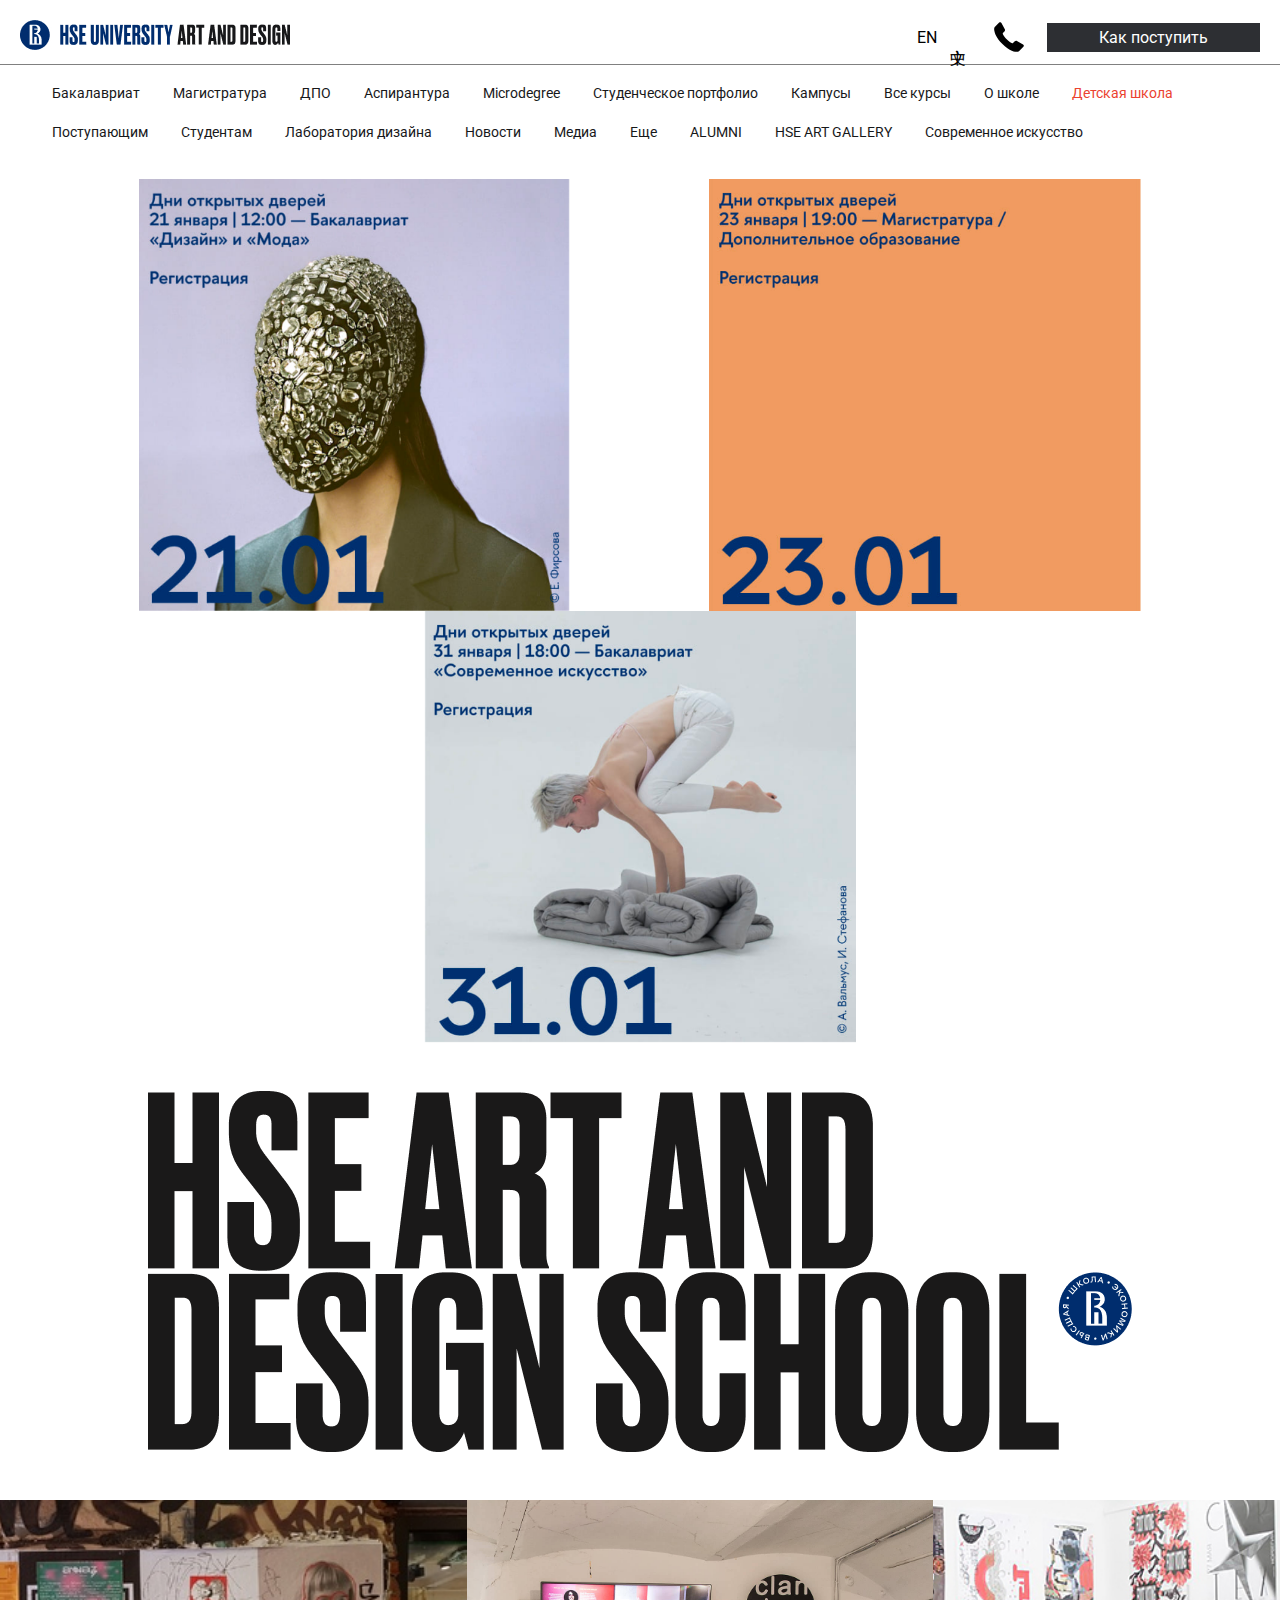
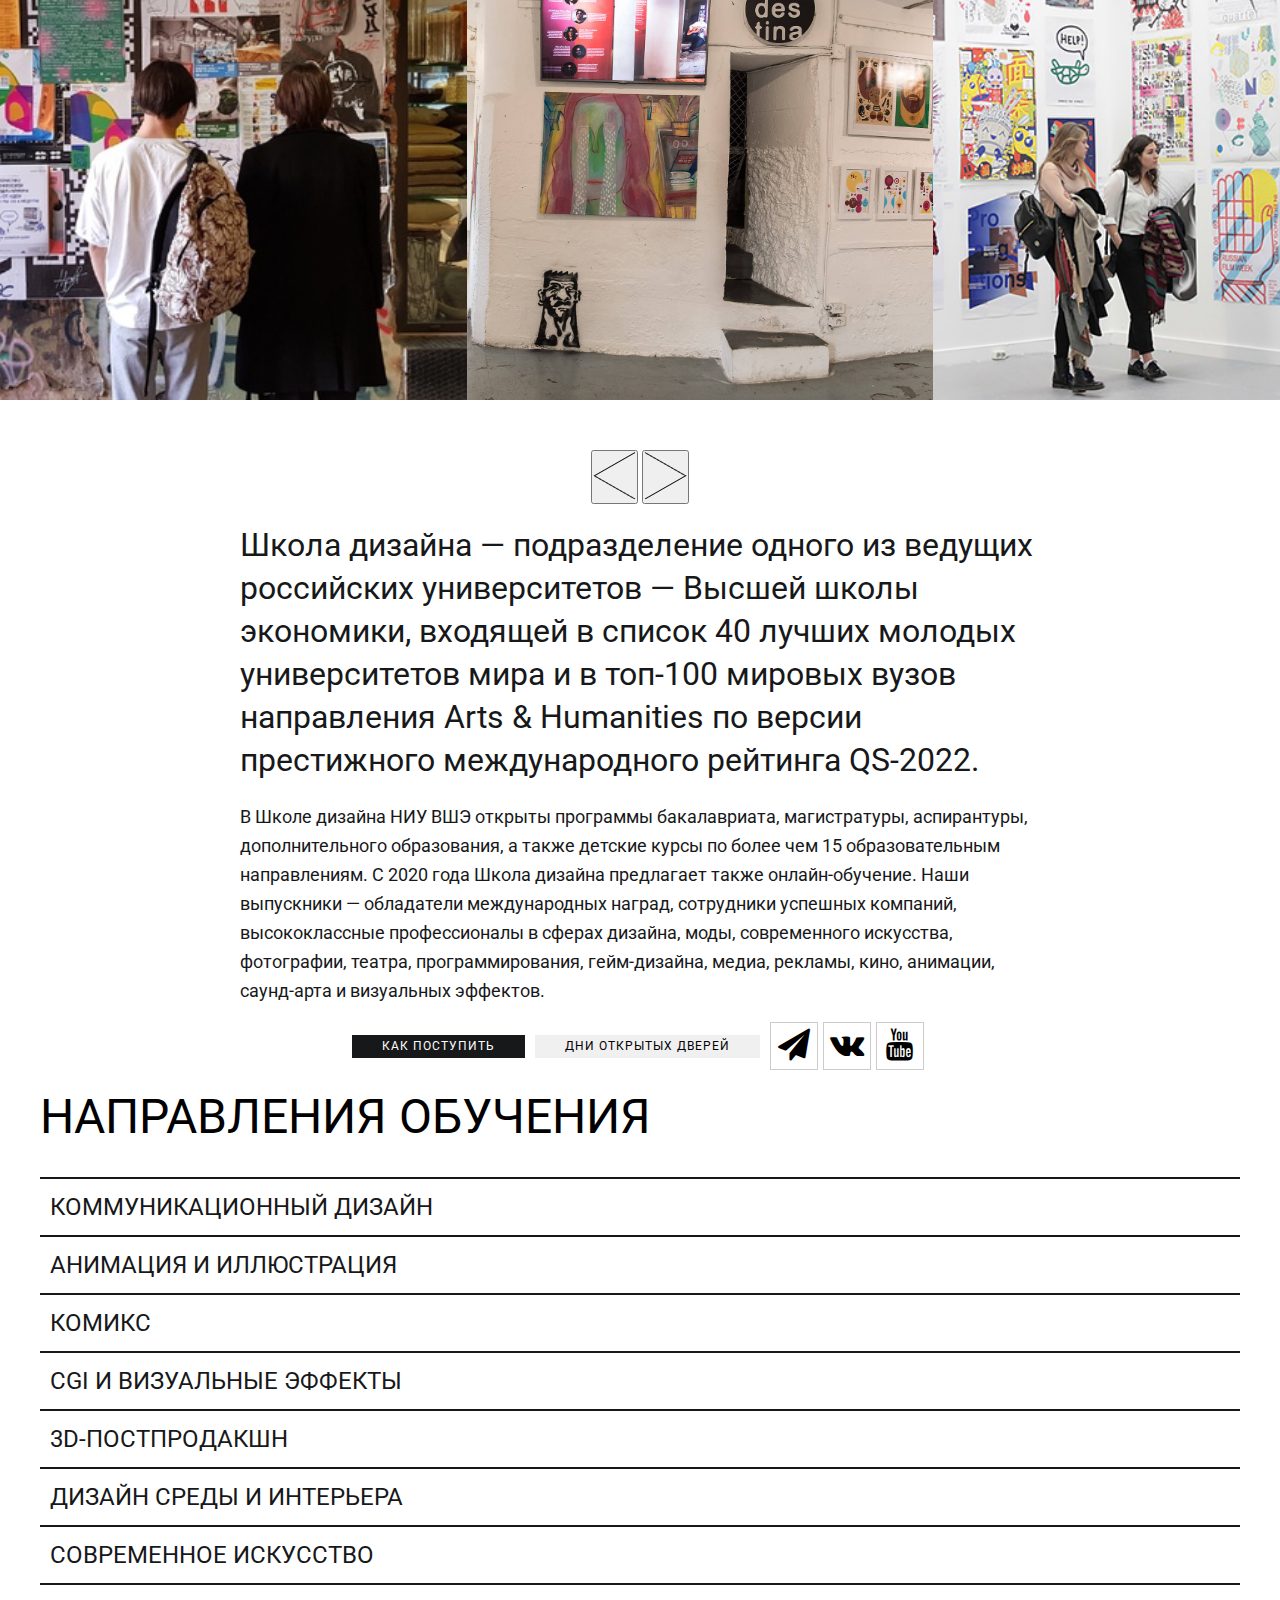
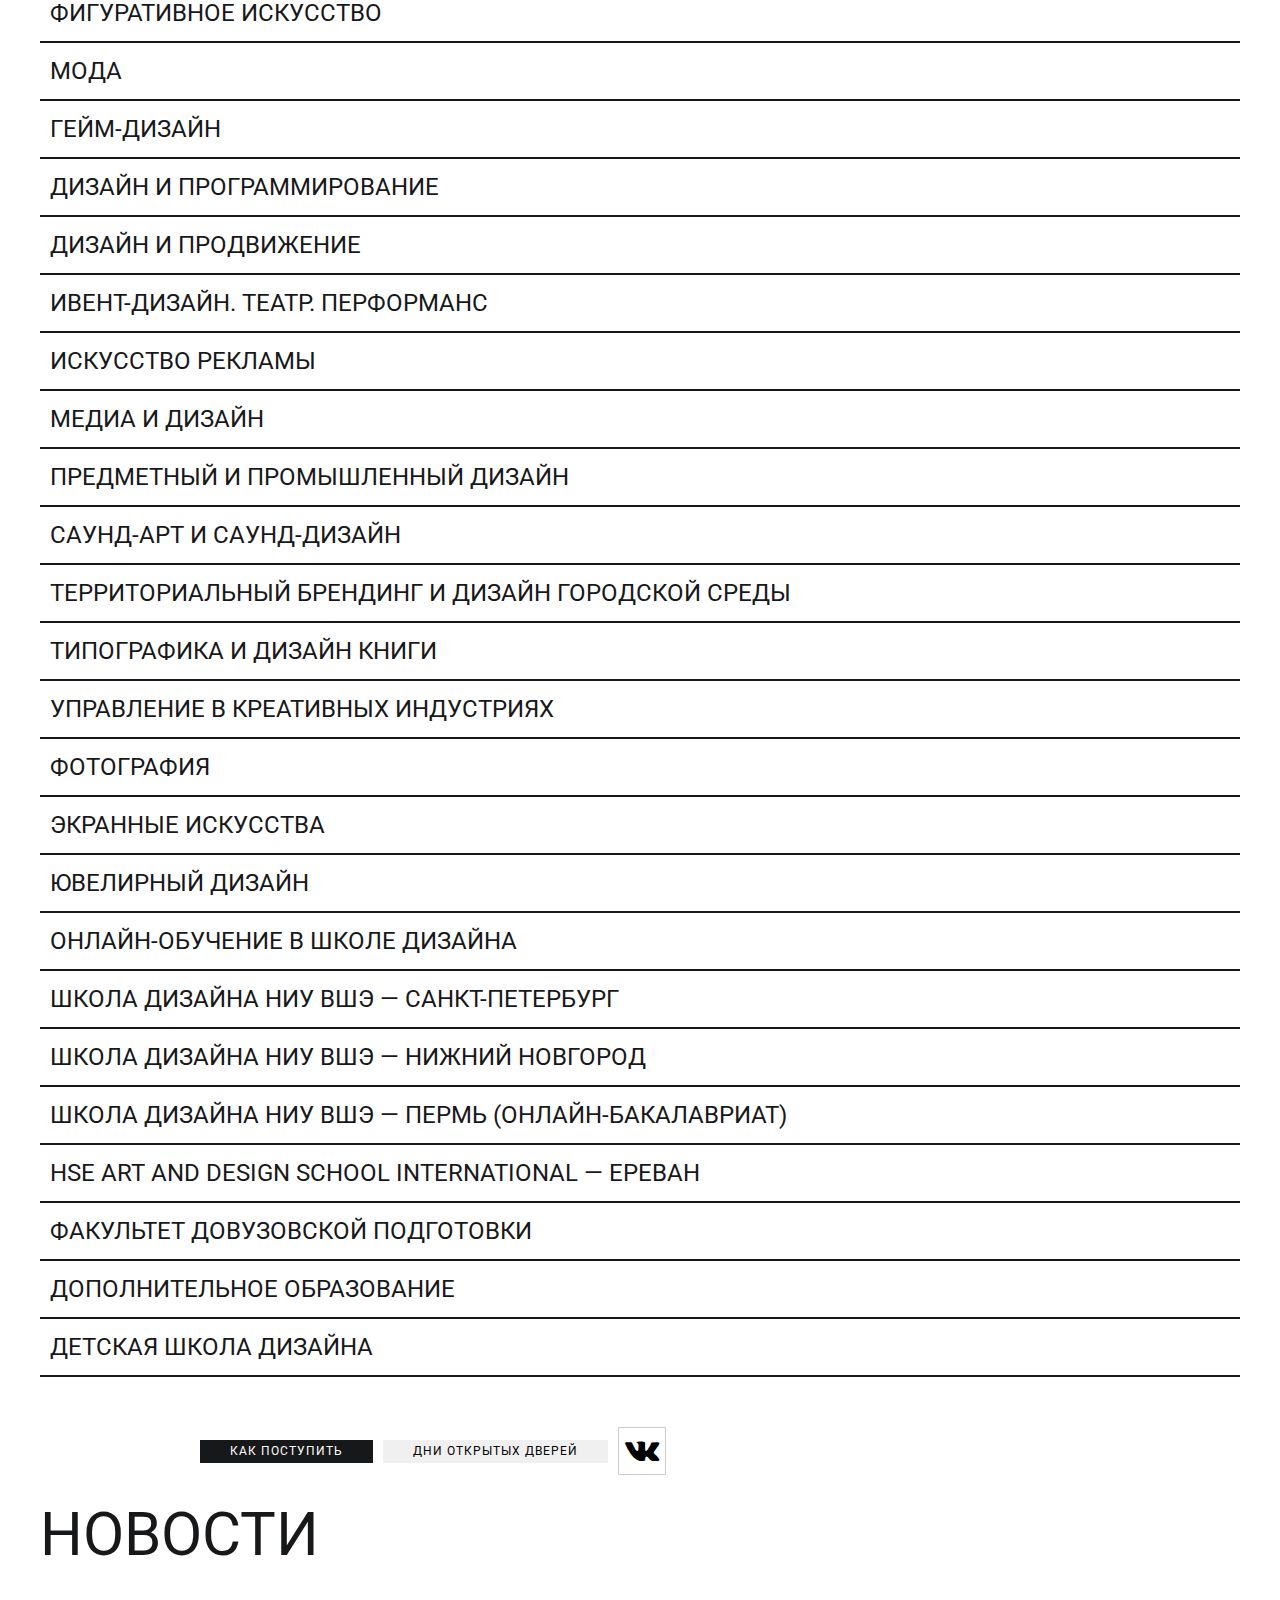
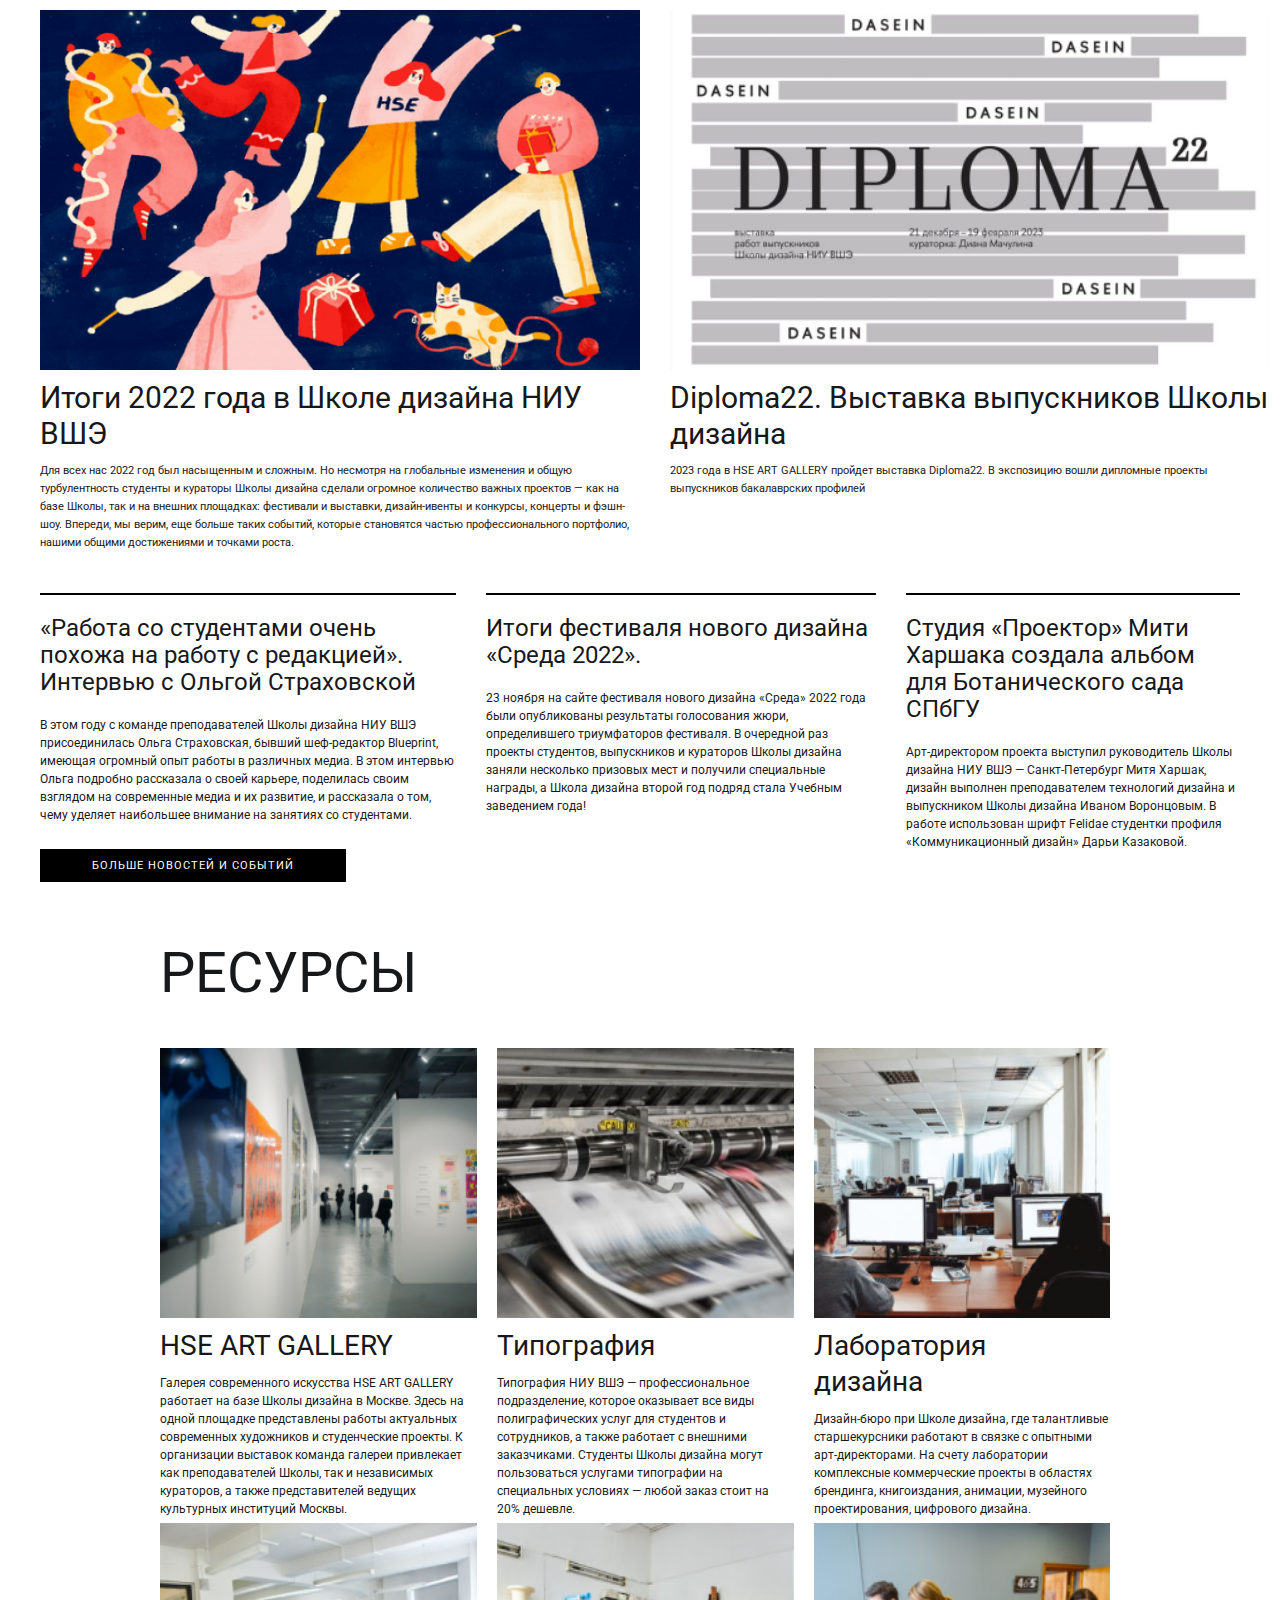
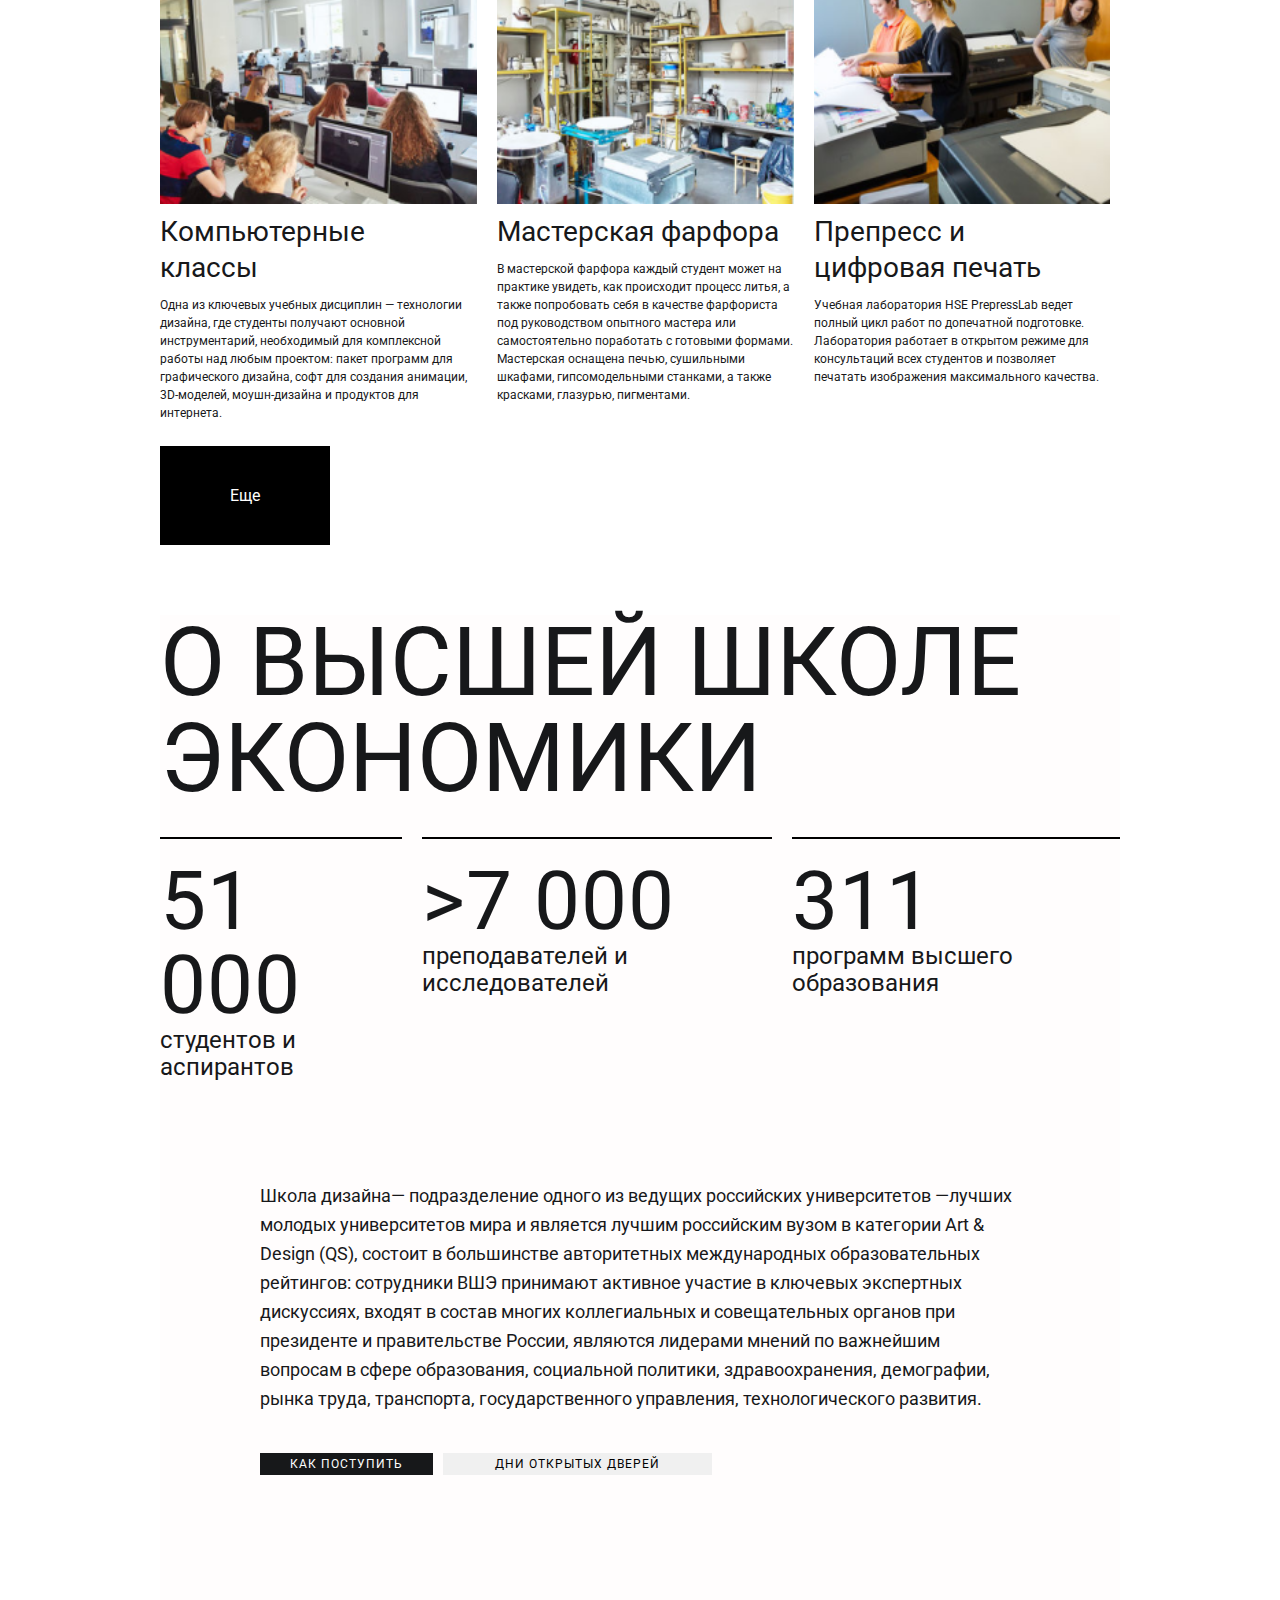
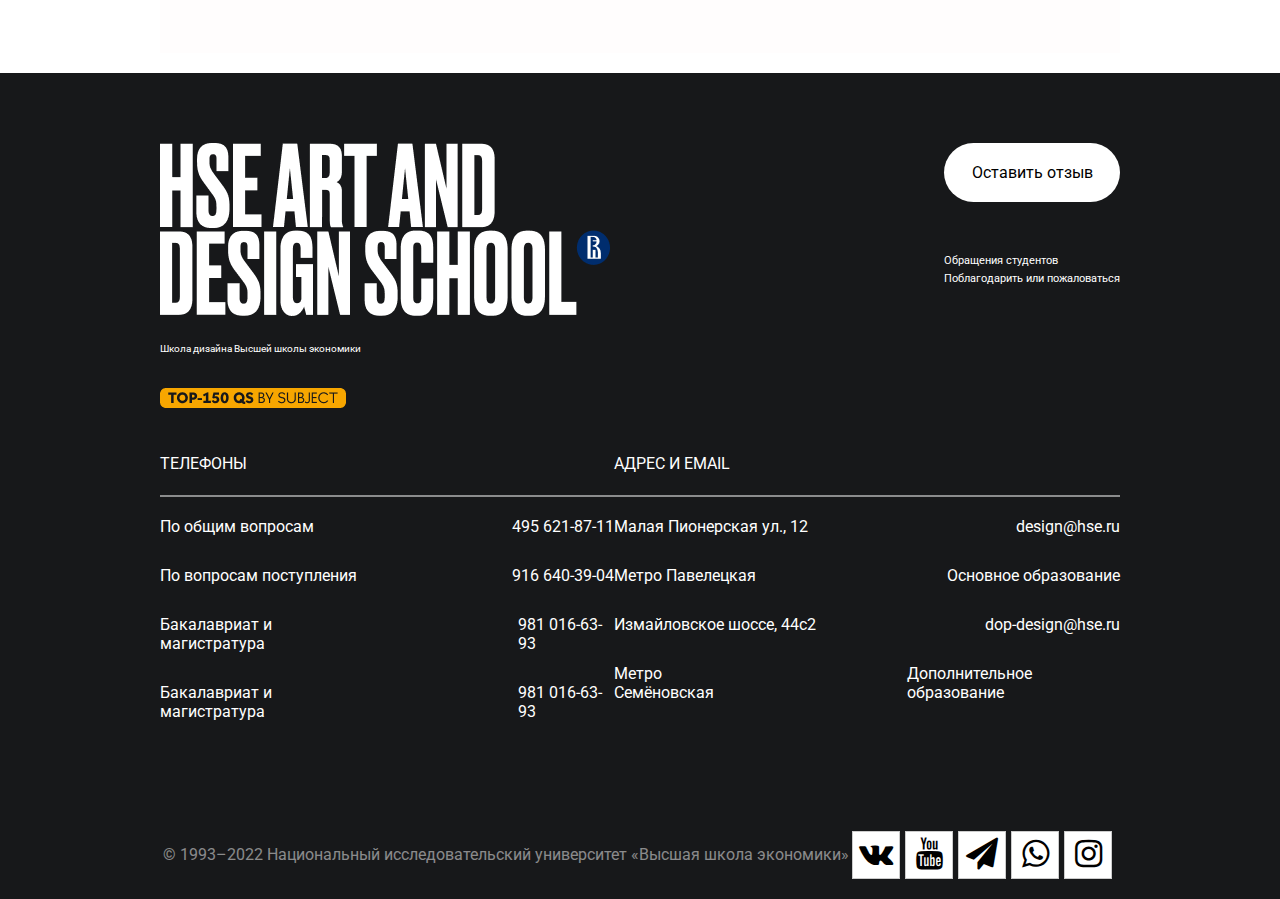
==== commit 6ab0d114: "burger_menu_scroll_fix" ====
--- a/index.html
+++ b/index.html
@@ -13,51 +13,9 @@
 </head>
 
 <body>
-    <div class="menuToggle" onclick="toggleMenu();"></div>
-    <div class="navigation">
-        <ul>
-            <li><a href="#">Бакалавриат</a></li>
-                <li><a href="#">Магистратура</a></li>
-                <li><a href="#">ДПО</a></li>
-                <li><a href="#">Аспирантура</a></li>
-                <li><a href="#">Microdegree</a></li>
-                <li><a href="#">Студенческое портфолио</a></li>
-                <li><a href="#">Кампусы</a></li>
-                <li><a href="#">Все курсы</a></li>
-                <li><a href="#">О школе</a></li>
-                <li><a class="selected" href="#">Детская школа</a></li>
-                <li><a href="#">Поступающим</a></li>
-                <li><a href="#">Студентам</a></li>
-                <li><a href="#">Лаборатория дизайна</a></li>
-                <li><a href="#">Новости</a></li>
-                <li><a href="#">Медиа</a></li>
-                <li><a href="#">Еще</a></li>
-                <li><a href="#">ALUMNI</a></li>
-                <li><a href="#">HSE ART GALLERY</a></li>
-                <li><a href="#">Современное искусство</a></li>
-        </ul>
-
-    </div>
-
-    <div class="btn-up btn-up_hide"></div>
-    <section class="app_bar">
-        <div class="app_bar_inner">
-            <div class="app_bar_logo">
-                <img src="assets/logo_app_bar.jpg" alt="logo">
-            </div>
-            <div class="app_bar_right">
-                <p class="english">EN</p>
-                <p class="china">中文</p>
-                <img class="phone" src="assets/phone.svg" alt="call">
-                <div class="call_back">
-                    <p>Как поступить </p>
-                </div>
-            </div>
-        </div>
-    </section>
-
-    <section class="navigation_bar">
-        <div class="navigation_inner">
+
+        <div class="menuToggle"></div>
+        <div class="navigation">
             <ul>
                 <li><a href="#">Бакалавриат</a></li>
                 <li><a href="#">Магистратура</a></li>
@@ -79,306 +37,362 @@
                 <li><a href="#">HSE ART GALLERY</a></li>
                 <li><a href="#">Современное искусство</a></li>
             </ul>
-        </div>
-    </section>
-
-    <section class="list_tile">
-        <div class="list_title_inner">
-            <!-- <img class = "img_left" src="assets/image_left.jpg" alt=""> -->
-            <img class="image_middle" src="assets/image_mask.png" alt="">
-            <img class="image_middle" src="assets/image_orange.png" alt="">
-            <img class="image_middle" src="assets/image_man.png" alt="">
-            <!-- <img class = "img_right" src="assets/image_right.jpg" alt=""> -->
-        </div>
-    </section>
-
-    <section class="logo">
-        <div class="logo_inner">
-            <img src="assets/Frame.png" alt="logo">
-        </div>
-    </section>
-
-    <div class="wrapper">
-        <div class="slider-container">
-            <div class="slider-track">
-                <div class="slider-item"></div>
-                <div class="slider-item"></div>
-                <div class="slider-item"></div>
-                <div class="slider-item"></div>
-                <div class="slider-item"></div>
-                <div class="slider-item"></div>
-            </div>
-        </div>
-    </div>
-    <div class="slider-buttons">
-        <button class="btn-prev"><img src="assets/Path-2.png" alt=""></button>
-        <button class="btn-next"><img src="assets/Path-1.png" alt=""></button>
-    </div>
-
-    <section class="info">
-        <div class="info_inner_thicker">
-            <p сlass="thicker">
-                Школа дизайна — подразделение одного из ведущих российских университетов — Высшей школы экономики,
-                входящей в список
-                40 лучших молодых университетов мира и в топ-100 мировых вузов направления Arts & Humanities
-                по версии престижного международного рейтинга QS-2022.
-            </p>
-        </div>
-        <div class="info_inner_thiner">
-            <p сlass="thiner">
-                В Школе дизайна НИУ ВШЭ открыты программы бакалавриата, магистратуры, аспирантуры, дополнительного
-                образования, а также детские курсы по более чем 15 образовательным направлениям. С 2020 года Школа
-                дизайна предлагает также онлайн-обучение. Наши выпускники — обладатели международных наград, сотрудники
-                успешных компаний, высококлассные профессионалы в сферах дизайна, моды, современного искусства,
-                фотографии, театра, программирования, гейм-дизайна, медиа, рекламы, кино, анимации, саунд-арта и
-                визуальных эффектов.
-            </p>
-        </div>
-
-        <div class="btn_row">
-            <a class="how_to_join" href="#">Как поступить</a>
-            <a class="days" href="#">Дни открытых дверей</a>
-            <div class="social telegram">
-                <a href="#" target="_blank"><i class="fa fa-paper-plane fa-2x"></i></a>
-            </div>
-            <div class="social vk">
-                <a href="#" target="_blank"><i class="fa fa-vk fa-2x"></i></a>
-            </div>
-            <div class="social youtube">
-                <a href="#" target="_blank"><i class="fa fa-youtube fa-2x"></i></a>
-            </div>
-        </div>
-    </section>
-    <section class="direction">
-        <div class="direction_inner">
-            <h1>Направления обучения</h1>
-            <ul>
-                <li><a href="#">КОММУНИКАЦИОННЫЙ ДИЗАЙН</a></li>
-                <li><a href="#">АНИМАЦИЯ И ИЛЛЮСТРАЦИЯ</a></li>
-                <li><a href="#">КОМИКС</a></li>
-                <li><a href="#">CGI и визуальные эффекты</a></li>
-                <li><a href="#">3D-постпродакшн</a></li>
-                <li><a href="#">ДИЗАЙН СРЕДЫ И ИНТЕРЬЕРА</a></li>
-                <li><a href="#">СОВРЕМЕННОЕ ИСКУССТВО</a></li>
-                <li><a href="#">ФИГУРАТИВНОЕ ИСКУССТВО</a></li>
-                <li><a href="#">МОДА</a></li>
-                <li><a href="#">ГЕЙМ-ДИЗАЙН</a></li>
-                <li><a href="#">ДИЗАЙН И ПРОГРАММИРОВАНИЕ</a></li>
-                <li><a href="#">ДИЗАЙН И ПРОДВИЖЕНИЕ</a></li>
-                <li><a href="#">ИВЕНТ-ДИЗАЙН. ТЕАТР. ПЕРФОРМАНС</a></li>
-                <li><a href="#">Искусство рекламы</a></li>
-                <li><a href="#">МЕДИА И ДИЗАЙН</a></li>
-                <li><a href="#">ПРЕДМЕТНЫЙ И ПРОМЫШЛЕННЫЙ ДИЗАЙН</a></li>
-                <li><a href="#">САУНД-АРТ И САУНД-ДИЗАЙН</a></li>
-                <li><a href="#">Территориальный брендинг и дизайн городской среды</a></li>
-                <li><a href="#">ТИПОГРАФИКА И ДИЗАЙН КНИГИ</a></li>
-                <li><a href="#">Управление в креативных индустриях</a></li>
-                <li><a href="#">ФОТОГРАФИЯ</a></li>
-                <li><a href="#">Экранные искусства</a></li>
-                <li><a href="#">Ювелирный дизайн</a></li>
-                <li><a href="#">Онлайн-обучение в Школе дизайна</a></li>
-                <li><a href="#">ШКОЛА ДИЗАЙНА НИУ ВШЭ — САНКТ-ПЕТЕРБУРГ</a></li>
-                <li><a href="#">Школа дизайна НИУ ВШЭ — Нижний Новгород</a></li>
-                <li><a href="#">Школа дизайна НИУ ВШЭ — ПЕРМЬ (ОНЛАЙН-БАКАЛАВРИАТ)</a></li>
-                <li><a href="#">HSE ART AND DESIGN SCHOOL INTERNATIONAL — ЕРЕВАН</a></li>
-                <li><a href="#">Факультет довузовской подготовки</a></li>
-                <li><a href="#">ДОПОЛНИТЕЛЬНОЕ ОБРАЗОВАНИЕ</a></li>
-                <li><a href="#">Детская школа дизайна</a></li>
-            </ul>
-        </div>
-        <div class="btn_row">
-            <a class="how_to_join" href="#">Как поступить</a>
-            <a class="days" href="#">Дни открытых дверей</a>
-            <div class="social vk">
-                <a href="#" target="_blank"><i class="fa fa-vk fa-2x"></i></a>
-            </div>
-        </div>
-    </section>
-    <section class="news">
-        <h1>НОВОСТИ</h1>
-        <div class="news_inner_first_line">
-            <div class="news_inner_element">
-                <div class="container"><img src="assets/IMAGE.png" alt=""></div>
-
-                <h2>Итоги 2022 года в Школе дизайна НИУ ВШЭ</h2>
-                <div class="text">
-                    <p>
-                        Для всех нас 2022 год был насыщенным и сложным. Но несмотря на глобальные изменения и общую
-                        турбулентность студенты и кураторы Школы дизайна сделали огромное количество важных проектов —
-                        как на базе Школы, так и на внешних площадках: фестивали и выставки, дизайн-ивенты и конкурсы,
-                        концерты и фэшн-шоу. Впереди, мы верим, еще больше таких событий, которые становятся частью
-                        профессионального портфолио, нашими общими достижениями и точками роста.
-                    </p>
-                </div>
-            </div>
-            <div class="news_inner_element">
-                <div class="container"> <img src="assets/news_firstline_secondelement.png" alt=""></div>
-                <h2>Diploma22. Выставка выпускников Школы дизайна</h2>
-                <div class="text">
-                    <p>
-                        2023 года в HSE ART GALLERY пройдет выставка Diploma22. В экспозицию вошли дипломные проекты
-                        выпускников бакалаврских профилей
-                    </p>
-                </div>
-            </div>
-        </div>
-        <div class="news_inner_second_line">
-            <div class="news_inner_second_line_element">
-                <h2>«Работа со студентами очень похожа на работу с редакцией». Интервью с Ольгой Страховской</h2>
-                <p>
-                    В этом году с команде преподавателей Школы дизайна НИУ ВШЭ присоединилась Ольга Страховская, бывший
-                    шеф-редактор Blueprint, имеющая огромный опыт работы в различных медиа. В этом интервью Ольга
-                    подробно рассказала о своей карьере, поделилась своим взглядом на современные медиа и их развитие, и
-                    рассказала о том, чему уделяет наибольшее внимание на занятиях со студентами.
+
+        </div>
+
+        <div class="btn-up btn-up_hide"></div>
+        <section class="app_bar">
+            <div class="app_bar_inner">
+                <div class="app_bar_logo">
+                    <img src="assets/logo_app_bar.jpg" alt="logo">
+                </div>
+                <div class="app_bar_right">
+                    <p class="english">EN</p>
+                    <p class="china">中文</p>
+                    <img class="phone" src="assets/phone.svg" alt="call">
+                    <div class="call_back">
+                        <p>Как поступить </p>
+                    </div>
+                </div>
+            </div>
+        </section>
+
+        <section class="navigation_bar">
+            <div class="navigation_inner">
+                <ul>
+                    <li><a href="#">Бакалавриат</a></li>
+                    <li><a href="#">Магистратура</a></li>
+                    <li><a href="#">ДПО</a></li>
+                    <li><a href="#">Аспирантура</a></li>
+                    <li><a href="#">Microdegree</a></li>
+                    <li><a href="#">Студенческое портфолио</a></li>
+                    <li><a href="#">Кампусы</a></li>
+                    <li><a href="#">Все курсы</a></li>
+                    <li><a href="#">О школе</a></li>
+                    <li><a class="selected" href="#">Детская школа</a></li>
+                    <li><a href="#">Поступающим</a></li>
+                    <li><a href="#">Студентам</a></li>
+                    <li><a href="#">Лаборатория дизайна</a></li>
+                    <li><a href="#">Новости</a></li>
+                    <li><a href="#">Медиа</a></li>
+                    <li><a href="#">Еще</a></li>
+                    <li><a href="#">ALUMNI</a></li>
+                    <li><a href="#">HSE ART GALLERY</a></li>
+                    <li><a href="#">Современное искусство</a></li>
+                </ul>
+            </div>
+        </section>
+
+        <section class="list_tile">
+            <div class="list_title_inner">
+                <!-- <img class = "img_left" src="assets/image_left.jpg" alt=""> -->
+                <img class="image_middle" src="assets/image_mask.png" alt="">
+                <img class="image_middle" src="assets/image_orange.png" alt="">
+                <img class="image_middle" src="assets/image_man.png" alt="">
+                <!-- <img class = "img_right" src="assets/image_right.jpg" alt=""> -->
+            </div>
+        </section>
+
+        <section class="logo">
+            <div class="logo_inner">
+                <img src="assets/Frame.png" alt="logo">
+            </div>
+        </section>
+
+        <div class="wrapper">
+            <div class="slider-container">
+                <div class="slider-track">
+                    <div class="slider-item"></div>
+                    <div class="slider-item"></div>
+                    <div class="slider-item"></div>
+                    <div class="slider-item"></div>
+                    <div class="slider-item"></div>
+                    <div class="slider-item"></div>
+                </div>
+            </div>
+        </div>
+        <div class="slider-buttons">
+            <button class="btn-prev"><img src="assets/Path-2.png" alt=""></button>
+            <button class="btn-next"><img src="assets/Path-1.png" alt=""></button>
+        </div>
+
+        <section class="info">
+            <div class="info_inner_thicker">
+                <p сlass="thicker">
+                    Школа дизайна — подразделение одного из ведущих российских университетов — Высшей школы экономики,
+                    входящей в список
+                    40 лучших молодых университетов мира и в топ-100 мировых вузов направления Arts & Humanities
+                    по версии престижного международного рейтинга QS-2022.
                 </p>
             </div>
-            <div class="news_inner_second_line_element">
-                <h2>
-                    Итоги фестиваля нового дизайна «Среда 2022».
-                </h2>
-                <p>
-                    23 ноября на сайте фестиваля нового дизайна «Среда» 2022 года были опубликованы результаты
-                    голосования жюри, определившего триумфаторов фестиваля. В очередной раз проекты студентов,
-                    выпускников и кураторов Школы дизайна заняли несколько призовых мест и получили специальные награды,
-                    а Школа дизайна второй год подряд стала Учебным заведением года!
+            <div class="info_inner_thiner">
+                <p сlass="thiner">
+                    В Школе дизайна НИУ ВШЭ открыты программы бакалавриата, магистратуры, аспирантуры, дополнительного
+                    образования, а также детские курсы по более чем 15 образовательным направлениям. С 2020 года Школа
+                    дизайна предлагает также онлайн-обучение. Наши выпускники — обладатели международных наград,
+                    сотрудники
+                    успешных компаний, высококлассные профессионалы в сферах дизайна, моды, современного искусства,
+                    фотографии, театра, программирования, гейм-дизайна, медиа, рекламы, кино, анимации, саунд-арта и
+                    визуальных эффектов.
                 </p>
             </div>
-            <div class="news_inner_second_line_element">
-                <h2>
-                    Студия «Проектор» Мити Харшака создала альбом для Ботанического сада СПбГУ
-                </h2>
-                <p>
-                    Арт-директором проекта выступил руководитель Школы дизайна НИУ ВШЭ — Санкт-Петербург Митя Харшак,
-                    дизайн выполнен преподавателем технологий дизайна и выпускником Школы дизайна Иваном Воронцовым. В
-                    работе использован шрифт Felidae студентки профиля «Коммуникационный дизайн» Дарьи Казаковой.
-                </p>
-            </div>
-        </div>
-        <div class="more">Больше новостей и событий</div>
-    </section>
-
-    <section class="source">
-        <h1>Ресурсы</h1>
-        <div class="source_inner_first_line">
-            <div class="source_inner_first_line_element">
-                <div class="container"> <img src="assets/source1.png" alt=""></div>
-                <h2>HSE ART GALLERY</h2>
-                <p>
-                    Галерея современного искусства HSE ART GALLERY работает на базе Школы дизайна в Москве. Здесь на
-                    одной площадке представлены работы актуальных современных художников и студенческие проекты. К
-                    организации выставок команда галереи привлекает как преподавателей Школы, так и независимых
-                    кураторов, а также представителей ведущих культурных институций Москвы.
-                </p>
-            </div>
-            <div class="source_inner_first_line_element">
-                <div class="container"><img src="assets/source2.png" alt=""> </div>
-                <h2>Типография</h2>
-                <p>
-                    Типография НИУ ВШЭ — профессиональное подразделение, которое оказывает все виды полиграфических
-                    услуг для студентов и сотрудников, а также работает с внешними заказчиками. Студенты Школы дизайна
-                    могут пользоваться услугами типографии на специальных условиях — любой заказ стоит на 20% дешевле.
-                </p>
-            </div>
-            <div class="source_inner_first_line_element">
-                <div class="container"> <img src="assets/source3.png" alt=""></div>
-                <h2>Лаборатория дизайна</h2>
-                <p>
-                    Дизайн-бюро при Школе дизайна, где талантливые старшекурсники работают в связке с опытными
-                    арт-директорами. На счету лаборатории комплексные коммерческие проекты в областях брендинга,
-                    книгоиздания, анимации, музейного проектирования, цифрового дизайна.
-                </p>
-            </div>
-        </div>
-        <div class="source_inner_first_line">
-            <div class="source_inner_first_line_element">
-                <div class="container"> <img src="assets/source4.png" alt=""></div>
-                <h2>Компьютерные классы</h2>
-                <p>
-                    Одна из ключевых учебных дисциплин — технологии дизайна, где студенты получают основной
-                    инструментарий, необходимый для комплексной работы над любым проектом: пакет программ для
-                    графического дизайна, софт для создания анимации, 3D-моделей, моушн-дизайна и продуктов для
-                    интернета.
-                </p>
-            </div>
-            <div class="source_inner_first_line_element">
-                <div class="container"><img src="assets/source5.png" alt=""> </div>
-                <h2>Мастерская фарфора</h2>
-                <p>
-                    В мастерской фарфора каждый студент может на практике увидеть, как происходит процесс литья, а также
-                    попробовать себя в качестве фарфориста под руководством опытного мастера или самостоятельно
-                    поработать с готовыми формами. Мастерская оснащена печью, сушильными шкафами, гипсомодельными
-                    станками, а также красками, глазурью, пигментами.
-                </p>
-            </div>
-            <div class="source_inner_first_line_element">
-                <div class="container"> <img src="assets/source6.png" alt=""></div>
-                <h2>Препресс и цифровая печать</h2>
-                <p>
-                    Учебная лаборатория HSE PrepressLab ведет полный цикл работ по допечатной подготовке. Лаборатория
-                    работает в открытом режиме для консультаций всех студентов и позволяет печатать изображения
-                    максимального качества.
-                </p>
-            </div>
-        </div>
-        <div id = "open-modal" class="more">Еще</div>
-        <div id="modal" class="modal">
-            <div class="modal-content">
-              <span class="close">&times;</span>
-              <h2>Заголовок</h2>
-              <p>
-                Контнет Еще
-              </p>
-            </div>
-          </div>
-          
-    </section>
-
-
-    <section class="about">
-        <div class="about_inner">
-            <div class="about_header">
-                <h1>О высшей школе экономики</h1>
-            </div>
-            <div class="about_content">
-                <div class="about_element">
-                    <h2>51 000</h2>
-                    <p>
-                        студентов и аспирантов
-                    </p>
-                </div>
-                <div class="about_element">
-                    <h2>>7 000</h2>
-                    <p>
-                        преподавателей и исследователей
-                    </p>
-                </div>
-                <div class="about_element">
-                    <h2>311</h2>
-                    <p>
-                        программ высшего образования
-                    </p>
-                </div>
-            </div>
-            <div class="about_text">
-                <p>
-                    Школа дизайна— подразделение одного из ведущих российских университетов —лучших молодых
-                    университетов мира и является лучшим российским вузом в категории Art & Design (QS), состоит в
-                    большинстве авторитетных международных образовательных рейтингов: сотрудники ВШЭ принимают активное
-                    участие в ключевых экспертных дискуссиях, входят в состав многих коллегиальных и совещательных
-                    органов при президенте и правительстве России, являются лидерами мнений по важнейшим вопросам в
-                    сфере образования, социальной политики, здравоохранения, демографии, рынка труда, транспорта,
-                    государственного управления, технологического развития.
-                </p>
-                <div class="btn_row">
-                    <div><a class="how_to_join" href="#">Как поступить</a></div>
-                   <div> <a class="days1" href="#">Дни открытых дверей</a></div>
-                </div>
-            </div>
-        </div>
-    </section>
-
-
-    <footer class="footer">
+
+            <div class="btn_row">
+                <a class="how_to_join" href="#">Как поступить</a>
+                <a class="days" href="#">Дни открытых дверей</a>
+                <div class="social telegram">
+                    <a href="#" target="_blank"><i class="fa fa-paper-plane fa-2x"></i></a>
+                </div>
+                <div class="social vk">
+                    <a href="#" target="_blank"><i class="fa fa-vk fa-2x"></i></a>
+                </div>
+                <div class="social youtube">
+                    <a href="#" target="_blank"><i class="fa fa-youtube fa-2x"></i></a>
+                </div>
+            </div>
+        </section>
+        <section class="direction">
+            <div class="direction_inner">
+                <h1>Направления обучения</h1>
+                <ul>
+                    <li><a href="#">КОММУНИКАЦИОННЫЙ ДИЗАЙН</a></li>
+                    <li><a href="#">АНИМАЦИЯ И ИЛЛЮСТРАЦИЯ</a></li>
+                    <li><a href="#">КОМИКС</a></li>
+                    <li><a href="#">CGI и визуальные эффекты</a></li>
+                    <li><a href="#">3D-постпродакшн</a></li>
+                    <li><a href="#">ДИЗАЙН СРЕДЫ И ИНТЕРЬЕРА</a></li>
+                    <li><a href="#">СОВРЕМЕННОЕ ИСКУССТВО</a></li>
+                    <li><a href="#">ФИГУРАТИВНОЕ ИСКУССТВО</a></li>
+                    <li><a href="#">МОДА</a></li>
+                    <li><a href="#">ГЕЙМ-ДИЗАЙН</a></li>
+                    <li><a href="#">ДИЗАЙН И ПРОГРАММИРОВАНИЕ</a></li>
+                    <li><a href="#">ДИЗАЙН И ПРОДВИЖЕНИЕ</a></li>
+                    <li><a href="#">ИВЕНТ-ДИЗАЙН. ТЕАТР. ПЕРФОРМАНС</a></li>
+                    <li><a href="#">Искусство рекламы</a></li>
+                    <li><a href="#">МЕДИА И ДИЗАЙН</a></li>
+                    <li><a href="#">ПРЕДМЕТНЫЙ И ПРОМЫШЛЕННЫЙ ДИЗАЙН</a></li>
+                    <li><a href="#">САУНД-АРТ И САУНД-ДИЗАЙН</a></li>
+                    <li><a href="#">Территориальный брендинг и дизайн городской среды</a></li>
+                    <li><a href="#">ТИПОГРАФИКА И ДИЗАЙН КНИГИ</a></li>
+                    <li><a href="#">Управление в креативных индустриях</a></li>
+                    <li><a href="#">ФОТОГРАФИЯ</a></li>
+                    <li><a href="#">Экранные искусства</a></li>
+                    <li><a href="#">Ювелирный дизайн</a></li>
+                    <li><a href="#">Онлайн-обучение в Школе дизайна</a></li>
+                    <li><a href="#">ШКОЛА ДИЗАЙНА НИУ ВШЭ — САНКТ-ПЕТЕРБУРГ</a></li>
+                    <li><a href="#">Школа дизайна НИУ ВШЭ — Нижний Новгород</a></li>
+                    <li><a href="#">Школа дизайна НИУ ВШЭ — ПЕРМЬ (ОНЛАЙН-БАКАЛАВРИАТ)</a></li>
+                    <li><a href="#">HSE ART AND DESIGN SCHOOL INTERNATIONAL — ЕРЕВАН</a></li>
+                    <li><a href="#">Факультет довузовской подготовки</a></li>
+                    <li><a href="#">ДОПОЛНИТЕЛЬНОЕ ОБРАЗОВАНИЕ</a></li>
+                    <li><a href="#">Детская школа дизайна</a></li>
+                </ul>
+            </div>
+            <div class="btn_row">
+                <a class="how_to_join" href="#">Как поступить</a>
+                <a class="days" href="#">Дни открытых дверей</a>
+                <div class="social vk">
+                    <a href="#" target="_blank"><i class="fa fa-vk fa-2x"></i></a>
+                </div>
+            </div>
+        </section>
+        <section class="news">
+            <h1>НОВОСТИ</h1>
+            <div class="news_inner_first_line">
+                <div class="news_inner_element">
+                    <div class="container"><img src="assets/IMAGE.png" alt=""></div>
+
+                    <h2>Итоги 2022 года в Школе дизайна НИУ ВШЭ</h2>
+                    <div class="text">
+                        <p>
+                            Для всех нас 2022 год был насыщенным и сложным. Но несмотря на глобальные изменения и общую
+                            турбулентность студенты и кураторы Школы дизайна сделали огромное количество важных проектов
+                            —
+                            как на базе Школы, так и на внешних площадках: фестивали и выставки, дизайн-ивенты и
+                            конкурсы,
+                            концерты и фэшн-шоу. Впереди, мы верим, еще больше таких событий, которые становятся частью
+                            профессионального портфолио, нашими общими достижениями и точками роста.
+                        </p>
+                    </div>
+                </div>
+                <div class="news_inner_element">
+                    <div class="container"> <img src="assets/news_firstline_secondelement.png" alt=""></div>
+                    <h2>Diploma22. Выставка выпускников Школы дизайна</h2>
+                    <div class="text">
+                        <p>
+                            2023 года в HSE ART GALLERY пройдет выставка Diploma22. В экспозицию вошли дипломные проекты
+                            выпускников бакалаврских профилей
+                        </p>
+                    </div>
+                </div>
+            </div>
+            <div class="news_inner_second_line">
+                <div class="news_inner_second_line_element">
+                    <h2>«Работа со студентами очень похожа на работу с редакцией». Интервью с Ольгой Страховской</h2>
+                    <p>
+                        В этом году с команде преподавателей Школы дизайна НИУ ВШЭ присоединилась Ольга Страховская,
+                        бывший
+                        шеф-редактор Blueprint, имеющая огромный опыт работы в различных медиа. В этом интервью Ольга
+                        подробно рассказала о своей карьере, поделилась своим взглядом на современные медиа и их
+                        развитие, и
+                        рассказала о том, чему уделяет наибольшее внимание на занятиях со студентами.
+                    </p>
+                </div>
+                <div class="news_inner_second_line_element">
+                    <h2>
+                        Итоги фестиваля нового дизайна «Среда 2022».
+                    </h2>
+                    <p>
+                        23 ноября на сайте фестиваля нового дизайна «Среда» 2022 года были опубликованы результаты
+                        голосования жюри, определившего триумфаторов фестиваля. В очередной раз проекты студентов,
+                        выпускников и кураторов Школы дизайна заняли несколько призовых мест и получили специальные
+                        награды,
+                        а Школа дизайна второй год подряд стала Учебным заведением года!
+                    </p>
+                </div>
+                <div class="news_inner_second_line_element">
+                    <h2>
+                        Студия «Проектор» Мити Харшака создала альбом для Ботанического сада СПбГУ
+                    </h2>
+                    <p>
+                        Арт-директором проекта выступил руководитель Школы дизайна НИУ ВШЭ — Санкт-Петербург Митя
+                        Харшак,
+                        дизайн выполнен преподавателем технологий дизайна и выпускником Школы дизайна Иваном Воронцовым.
+                        В
+                        работе использован шрифт Felidae студентки профиля «Коммуникационный дизайн» Дарьи Казаковой.
+                    </p>
+                </div>
+            </div>
+            <div class="more">Больше новостей и событий</div>
+        </section>
+
+        <section class="source">
+            <h1>Ресурсы</h1>
+            <div class="source_inner_first_line">
+                <div class="source_inner_first_line_element">
+                    <div class="container"> <img src="assets/source1.png" alt=""></div>
+                    <h2>HSE ART GALLERY</h2>
+                    <p>
+                        Галерея современного искусства HSE ART GALLERY работает на базе Школы дизайна в Москве. Здесь на
+                        одной площадке представлены работы актуальных современных художников и студенческие проекты. К
+                        организации выставок команда галереи привлекает как преподавателей Школы, так и независимых
+                        кураторов, а также представителей ведущих культурных институций Москвы.
+                    </p>
+                </div>
+                <div class="source_inner_first_line_element">
+                    <div class="container"><img src="assets/source2.png" alt=""> </div>
+                    <h2>Типография</h2>
+                    <p>
+                        Типография НИУ ВШЭ — профессиональное подразделение, которое оказывает все виды полиграфических
+                        услуг для студентов и сотрудников, а также работает с внешними заказчиками. Студенты Школы
+                        дизайна
+                        могут пользоваться услугами типографии на специальных условиях — любой заказ стоит на 20%
+                        дешевле.
+                    </p>
+                </div>
+                <div class="source_inner_first_line_element">
+                    <div class="container"> <img src="assets/source3.png" alt=""></div>
+                    <h2>Лаборатория дизайна</h2>
+                    <p>
+                        Дизайн-бюро при Школе дизайна, где талантливые старшекурсники работают в связке с опытными
+                        арт-директорами. На счету лаборатории комплексные коммерческие проекты в областях брендинга,
+                        книгоиздания, анимации, музейного проектирования, цифрового дизайна.
+                    </p>
+                </div>
+            </div>
+            <div class="source_inner_first_line">
+                <div class="source_inner_first_line_element">
+                    <div class="container"> <img src="assets/source4.png" alt=""></div>
+                    <h2>Компьютерные классы</h2>
+                    <p>
+                        Одна из ключевых учебных дисциплин — технологии дизайна, где студенты получают основной
+                        инструментарий, необходимый для комплексной работы над любым проектом: пакет программ для
+                        графического дизайна, софт для создания анимации, 3D-моделей, моушн-дизайна и продуктов для
+                        интернета.
+                    </p>
+                </div>
+                <div class="source_inner_first_line_element">
+                    <div class="container"><img src="assets/source5.png" alt=""> </div>
+                    <h2>Мастерская фарфора</h2>
+                    <p>
+                        В мастерской фарфора каждый студент может на практике увидеть, как происходит процесс литья, а
+                        также
+                        попробовать себя в качестве фарфориста под руководством опытного мастера или самостоятельно
+                        поработать с готовыми формами. Мастерская оснащена печью, сушильными шкафами, гипсомодельными
+                        станками, а также красками, глазурью, пигментами.
+                    </p>
+                </div>
+                <div class="source_inner_first_line_element">
+                    <div class="container"> <img src="assets/source6.png" alt=""></div>
+                    <h2>Препресс и цифровая печать</h2>
+                    <p>
+                        Учебная лаборатория HSE PrepressLab ведет полный цикл работ по допечатной подготовке.
+                        Лаборатория
+                        работает в открытом режиме для консультаций всех студентов и позволяет печатать изображения
+                        максимального качества.
+                    </p>
+                </div>
+            </div>
+            <div id="open-modal" class="more">Еще</div>
+            <div id="modal" class="modal">
+                <div class="modal-content">
+                    <span class="close">&times;</span>
+                    <h2>Заголовок</h2>
+                    <p>
+                        Контнет Еще
+                    </p>
+                </div>
+            </div>
+
+        </section>
+
+
+        <section class="about">
+            <div class="about_inner">
+                <div class="about_header">
+                    <h1>О высшей школе экономики</h1>
+                </div>
+                <div class="about_content">
+                    <div class="about_element">
+                        <h2>51 000</h2>
+                        <p>
+                            студентов и аспирантов
+                        </p>
+                    </div>
+                    <div class="about_element">
+                        <h2>>7 000</h2>
+                        <p>
+                            преподавателей и исследователей
+                        </p>
+                    </div>
+                    <div class="about_element">
+                        <h2>311</h2>
+                        <p>
+                            программ высшего образования
+                        </p>
+                    </div>
+                </div>
+                <div class="about_text">
+                    <p>
+                        Школа дизайна— подразделение одного из ведущих российских университетов —лучших молодых
+                        университетов мира и является лучшим российским вузом в категории Art & Design (QS), состоит в
+                        большинстве авторитетных международных образовательных рейтингов: сотрудники ВШЭ принимают
+                        активное
+                        участие в ключевых экспертных дискуссиях, входят в состав многих коллегиальных и совещательных
+                        органов при президенте и правительстве России, являются лидерами мнений по важнейшим вопросам в
+                        сфере образования, социальной политики, здравоохранения, демографии, рынка труда, транспорта,
+                        государственного управления, технологического развития.
+                    </p>
+                    <div class="btn_row">
+                        <div><a class="how_to_join" href="#">Как поступить</a></div>
+                        <div> <a class="days1" href="#">Дни открытых дверей</a></div>
+                    </div>
+                </div>
+            </div>
+        </section>
+
+
+        <footer class="footer">
             <div class="logo_container">
                 <div class="logo_white">
                     <img src="assets/logo_white.png" alt="logo">
@@ -387,83 +401,91 @@
                 </div>
                 <div class="logo_button">
 
-                    <div class = "button"><a href = "#"> Оставить отзыв</a> </div>
+                    <div class="button"><a href="#"> Оставить отзыв</a> </div>
                     <div class="block_text">
                         <p>Обращения студентов</p>
-                    <p>Поблагодарить или пожаловаться</p>
-                    </div>
-                </div>
-            </div>
-        </div>
-        <div class="contact_box">
-           <div class="contact_box_inner">
-                <p class = "header">Телефоны</p>
-                <div class="numbers_box">
-                    <div class="numbers">
-                        <p class = "numbers_text">По общим вопросам</p>
-                        <p>495 621-87-11</p>
-                    </div>
-                    <div class="numbers">
-                        <p class = "numbers_text">По вопросам поступления</p>
-                        <p>916 640-39-04</p>
-                    </div>
-                    <div class="numbers">
-                        <p class = "numbers_text">Бакалавриат и магистратура</p>
+                        <p>Поблагодарить или пожаловаться</p>
+                    </div>
+                </div>
+            </div>
+    </div>
+    <div class="contact_box">
+        <div class="contact_box_inner">
+            <p class="header">Телефоны</p>
+            <div class="numbers_box">
+                <div class="numbers">
+                    <p class="numbers_text">По общим вопросам</p>
+                    <p>495 621-87-11</p>
+                </div>
+                <div class="numbers">
+                    <p class="numbers_text">По вопросам поступления</p>
+                    <p>916 640-39-04</p>
+                </div>
+                <div class="numbers">
+                    <p class="numbers_text">Бакалавриат и магистратура</p>
+                    <p>981 016-63-93</p>
+                </div>
+                <div class="numbers">
+                    <p class="numbers_text">Бакалавриат и магистратура</p>
+                    <div>
                         <p>981 016-63-93</p>
                     </div>
-                    <div class="numbers">
-                        <p class = "numbers_text">Бакалавриат и магистратура</p>
-                        <div><p>981 016-63-93</p></div>
-                    </div>
-                </div>
-           </div>
-           <div class="contact_box_inner">
-                <p class = "header">АДРЕС И EMAIL</p>
-                <div class="numbers_box">
-                    <div class="numbers">
-                        <div><p class = "numbers_text">Малая Пионерская ул., 12</p></div>
-                        <div class="email_box"><p>design@hse.ru</p></div>
-                    </div>
-                    <div class="numbers">
-                        <p class = "numbers_text">Метро Павелецкая</p>
-                        <div class="email_box"><p>Основное образование</p></div>
-                    </div>
-                    <div class="numbers">
-                        <p class = "numbers_text">Измайловское шоссе, 44с2</p>
-                        <div class = "email_box">dop-design@hse.ru</div>
-                    </div>
-                    <div class="numbers">
-                        <p class = "numbers_text">Метро Семёновская</p>
-                        <div class="email_box"><p>Дополнительное образование</p></div>
-                    </div>
-                </div>
-           </div>
-        </div>
-
-        <div class="social">
-            <p>
-                © 1993–2022 Национальный исследовательский университет «Высшая школа экономики»
-            </p>
-            <div class="social_bar">
-                <div class="social vk">
-                    <a href="#" target="_blank"><i class="fa fa-vk fa-2x"></i></a>    
-                </div>
-                <div class="social youtube">
-                    <a href="#" target="_blank"><i class="fa fa-youtube fa-2x"></i></a>
-                </div>
-                <div class="social telegram">
-                    <a href="#" target="_blank"><i class="fa fa-paper-plane fa-2x"></i></a>
-                </div>
-                <div class="social whatsapp">
-                    <a href="#" target="_blank"><i class="fa fa-whatsapp fa-2x"></i></a>
-                </div>
-                <div class="social instagram">
-                    <a href="#" target="_blank"><i class="fa fa-instagram fa-2x"></i></a>
-                </div>
-            </div>
-        </div>
-
-
+                </div>
+            </div>
+        </div>
+        <div class="contact_box_inner">
+            <p class="header">АДРЕС И EMAIL</p>
+            <div class="numbers_box">
+                <div class="numbers">
+                    <div>
+                        <p class="numbers_text">Малая Пионерская ул., 12</p>
+                    </div>
+                    <div class="email_box">
+                        <p>design@hse.ru</p>
+                    </div>
+                </div>
+                <div class="numbers">
+                    <p class="numbers_text">Метро Павелецкая</p>
+                    <div class="email_box">
+                        <p>Основное образование</p>
+                    </div>
+                </div>
+                <div class="numbers">
+                    <p class="numbers_text">Измайловское шоссе, 44с2</p>
+                    <div class="email_box">dop-design@hse.ru</div>
+                </div>
+                <div class="numbers">
+                    <p class="numbers_text">Метро Семёновская</p>
+                    <div class="email_box">
+                        <p>Дополнительное образование</p>
+                    </div>
+                </div>
+            </div>
+        </div>
+    </div>
+
+    <div class="social">
+        <p>
+            © 1993–2022 Национальный исследовательский университет «Высшая школа экономики»
+        </p>
+        <div class="social_bar">
+            <div class="social vk">
+                <a href="#" target="_blank"><i class="fa fa-vk fa-2x"></i></a>
+            </div>
+            <div class="social youtube">
+                <a href="#" target="_blank"><i class="fa fa-youtube fa-2x"></i></a>
+            </div>
+            <div class="social telegram">
+                <a href="#" target="_blank"><i class="fa fa-paper-plane fa-2x"></i></a>
+            </div>
+            <div class="social whatsapp">
+                <a href="#" target="_blank"><i class="fa fa-whatsapp fa-2x"></i></a>
+            </div>
+            <div class="social instagram">
+                <a href="#" target="_blank"><i class="fa fa-instagram fa-2x"></i></a>
+            </div>
+        </div>
+    </div>
     </footer>
     <script src="script.js"></script>
 </body>
--- a/style.css
+++ b/style.css
@@ -49,18 +49,18 @@
     left: 0;
     width: 100%;
     height: 100%;
-    background-color: rgba(0,0,0,0.5);
-  }
-  
-  .modal-content {
+    background-color: rgba(0, 0, 0, 0.5);
+}
+
+.modal-content {
     background-color: #fff;
     width: 60%;
     margin: 30% auto;
     padding: 20px;
-    box-shadow: 0 0 10px rgba(0,0,0,0.5);
-  }
-  
-  .close {
+    box-shadow: 0 0 10px rgba(0, 0, 0, 0.5);
+}
+
+.close {
     display: block;
     position: absolute;
     top: 10px;
@@ -68,7 +68,8 @@
     font-size: 24px;
     font-weight: bold;
     cursor: pointer;
-  }
+}
+
 /* AppBar */
 
 .app_bar {
@@ -399,7 +400,7 @@
 
 /* Direction */
 
-.direction{
+.direction {
     max-width: 1200px;
     margin: 0 auto;
 }
@@ -757,16 +758,20 @@
 }
 
 .footer .logo_container .logo_button .button {
-    padding: 20px 100px;
+    padding: 20px 0;
     background-color: #FFFFFF;
     color: #000000;
     text-decoration: none;
-}
+    text-align: center;
+    border-radius: 30px;
+}
+
 .footer .logo_container .logo_button .button a {
     color: black;
     text-decoration: none;
 
 }
+
 .footer .logo_container .logo_button .block_text {
     font-weight: 400;
     font-size: 11px;
@@ -774,7 +779,7 @@
 
 
     color: #FFFFFF;
-    
+
     margin-top: 50px;
 }
 
@@ -825,11 +830,11 @@
     display: flex;
 }
 
-.menuToggle { 
+.menuToggle {
     display: none;
     position: fixed;
-    top:0;
-    right:0;
+    top: 0;
+    right: 0;
     width: 57px;
     height: 57px;
     background: orange url(assets/menu.png);
@@ -839,6 +844,7 @@
     cursor: pointer;
     z-index: 1000;
 }
+
 .menuToggle.active {
     background: rgb(255, 0, 0) url(assets/close.png);
     background-repeat: no-repeat;
@@ -846,117 +852,102 @@
     background-position: center;
 }
 
-.navigation { 
+.navigation {
     position: fixed;
     top: 0;
     left: calc(100%);
     width: 100%;
     height: 100%;
-    background:#fff;
+    background: #fff;
     z-index: 999;
     display: flex;
     justify-content: center;
     align-items: center;
     transition: 0.5s;
-}
-.navigation.active { 
+
+}
+
+.navigation.active {
     left: 0px;
-}
-.navigation ul { 
+
+}
+
+.navigation ul {
     position: relative;
     display: flex;
     flex-direction: column;
 }
 
-.navigation ul li { 
+.navigation ul li {
     position: relative;
     list-style: none;
     text-align: center;
 }
 
-.navigation ul li a { 
-    font-size: 1.7em;
+.navigation ul li a {
+    font-size: 0.9em;
     color: black;
     text-decoration: none;
     font-weight: 300;
+    margin: 7px 0px;
     display: inline-block;
-    padding: 15px;
     transition: 0.5;
 }
-.navigation ul li a:hover { 
-    color:orange
-}
-
-
-
-
-.socialBar img { 
-    transform: scale(1);
-    opacity: 0.7;
-    transition: 0.6s;
-}
-.socialBar img:hover { 
-    transform: scale(1.4);
-    opacity: 1;
-}
-.socialBar .email { 
-    position: absolute;
-    bottom: 20px;
-    transform: scale(0.6);
-}
-
-.socialBar ul { 
-    position: relative;
-
-}
-
-.socialBar ul li { 
-    position: relative;
-    text-decoration: none;
-}
-
-.socialBar ul li a { 
-    position: relative;
-    display: inline-block;
-    transform: scale(0.6);
-}
-
-
-.about { 
+
+.navigation ul li a:hover {
+    color: orange
+}
+
+
+
+
+.about {
     background-color: rgb(255, 253, 253);
 }
-.title { 
+
+.title {
     width: 100%;
     text-align: center;
     color: orange;
     padding: 100px;
 }
+
 /* ---------------------------------------------------- */
 
 @media (max-width:667px) {
+
+
+    .app_bar{
+        top: 0;
+        left: 0;
+        position: fixed;
+        z-index: 100;
+        background-color: white;
+    }
 
     .wrapper {
         width: 300px;
         margin: 0 auto;
     }
-    
-    
-    
+
+
+
     .slider-buttons {
         display: flex;
         justify-content: space-evenly;
         text-align: center;
         margin-bottom: 2rem;
     }
-    
- 
-    .app_bar_inner{
+
+
+    .app_bar_inner {
         justify-content: space-between;
     }
 
-    .app_bar_inner .app_bar_logo img{
+    .app_bar_inner .app_bar_logo img {
         width: 200px;
     }
+
     .app_bar_right .call_back {
         padding: 5px 32px;
         font-size: 10px;
@@ -964,13 +955,15 @@
         color: white;
         cursor: pointer;
     }
-    .english{
+
+    .english {
         display: none;
     }
-    .china{
+
+    .china {
         display: none;
     }
-    
+
     .app_bar_right .phone {
         display: none;
     }
@@ -985,6 +978,7 @@
     .logo_inner img {
         width: 18rem;
     }
+
     .image_middle {
         width: 20rem;
         height: 20rem;
@@ -1018,7 +1012,7 @@
 
 
     .info .info_inner_thiner p {
-    
+
         font-size: 1rem;
         line-height: 30px;
     }
@@ -1056,9 +1050,10 @@
     }
 
 
-    .direction{
+    .direction {
         margin-top: 500px;
     }
+
     .direction_inner {
         margin: 100px 0 0 0;
     }
@@ -1071,7 +1066,7 @@
 
     .direction .btn_row {
         margin: 5rem 0 0 1rem;
-        
+
         justify-content: space-evenly;
     }
 
@@ -1116,7 +1111,7 @@
     .news .news_inner_second_line {
         display: flex;
         flex-wrap: wrap;
- 
+
     }
 
     .news .news_inner_second_line .news_inner_second_line_element {
@@ -1126,7 +1121,7 @@
         padding-top: 1rem;
     }
 
-    
+
 
     .news .news_inner_second_line .news_inner_second_line_element p {
         font-weight: 400;
@@ -1170,7 +1165,7 @@
         padding-left: 0;
         margin-bottom: 12rem;
     }
-    
+
 
     .source .source_inner_first_line .source_inner_first_line_element:first-child {
         min-width: 100%;
@@ -1191,8 +1186,8 @@
         color: white;
         margin: 0;
     }
-    
-    .news .more{
+
+    .news .more {
         display: block;
     }
 
@@ -1239,27 +1234,28 @@
         padding: 2rem;
         margin-top: 1rem;
     }
- 
-    .about_text .btn_row{
+
+    .about_text .btn_row {
         display: block;
         flex-direction: column;
         justify-content: space-evenly;
         height: 100px;
         margin-left: 0px;
     }
+
     .about_text .btn_row .how_to_join {
         padding: 10px 20px;
         font-size: 10px;
     }
 
     .about .about_inner .btn_row .days1 {
-        
+
         padding: 10px 20px;
         font-size: 10px;
         margin-left: 0px;
     }
 
-    
+
 
 
 
@@ -1269,7 +1265,7 @@
 
 
     .footer .logo_container {
-        display:  block;
+        display: block;
     }
 
     .footer .logo_container .logo_button {
@@ -1291,10 +1287,11 @@
         margin-bottom: 60px;
     }
 
-.contact_box_inner{
-   
-    width: 100%;
-}
+    .contact_box_inner {
+
+        width: 100%;
+    }
+
     .numbers {
         display: flex;
         justify-content: space-between;
@@ -1302,38 +1299,43 @@
     }
 
 
-    .numbers .email_box{
+    .numbers .email_box {
         width: 150px;
         text-align: right;
     }
-    .social{
+
+    .social {
         display: flex;
         flex-direction: column-reverse;
     }
-    .social_bar{
+
+    .social_bar {
         margin-bottom: 50px;
     }
 
-    .footer .logo_container .logo_white img{
+    .footer .logo_container .logo_white img {
         width: 17rem;
     }
+
     .numbers_text {
         padding-right: 70px;
         padding-bottom: 30px;
     }
 
 
-    .menuToggle { 
-        display:  block;
-       
-    }
-
-    .call_back{
+    .menuToggle {
+        display: block;
+
+    }
+
+    .call_back {
         display: none;
     }
-    .navigation_bar{
+
+    .navigation_bar {
         display: none;
     }
 
     
+
 }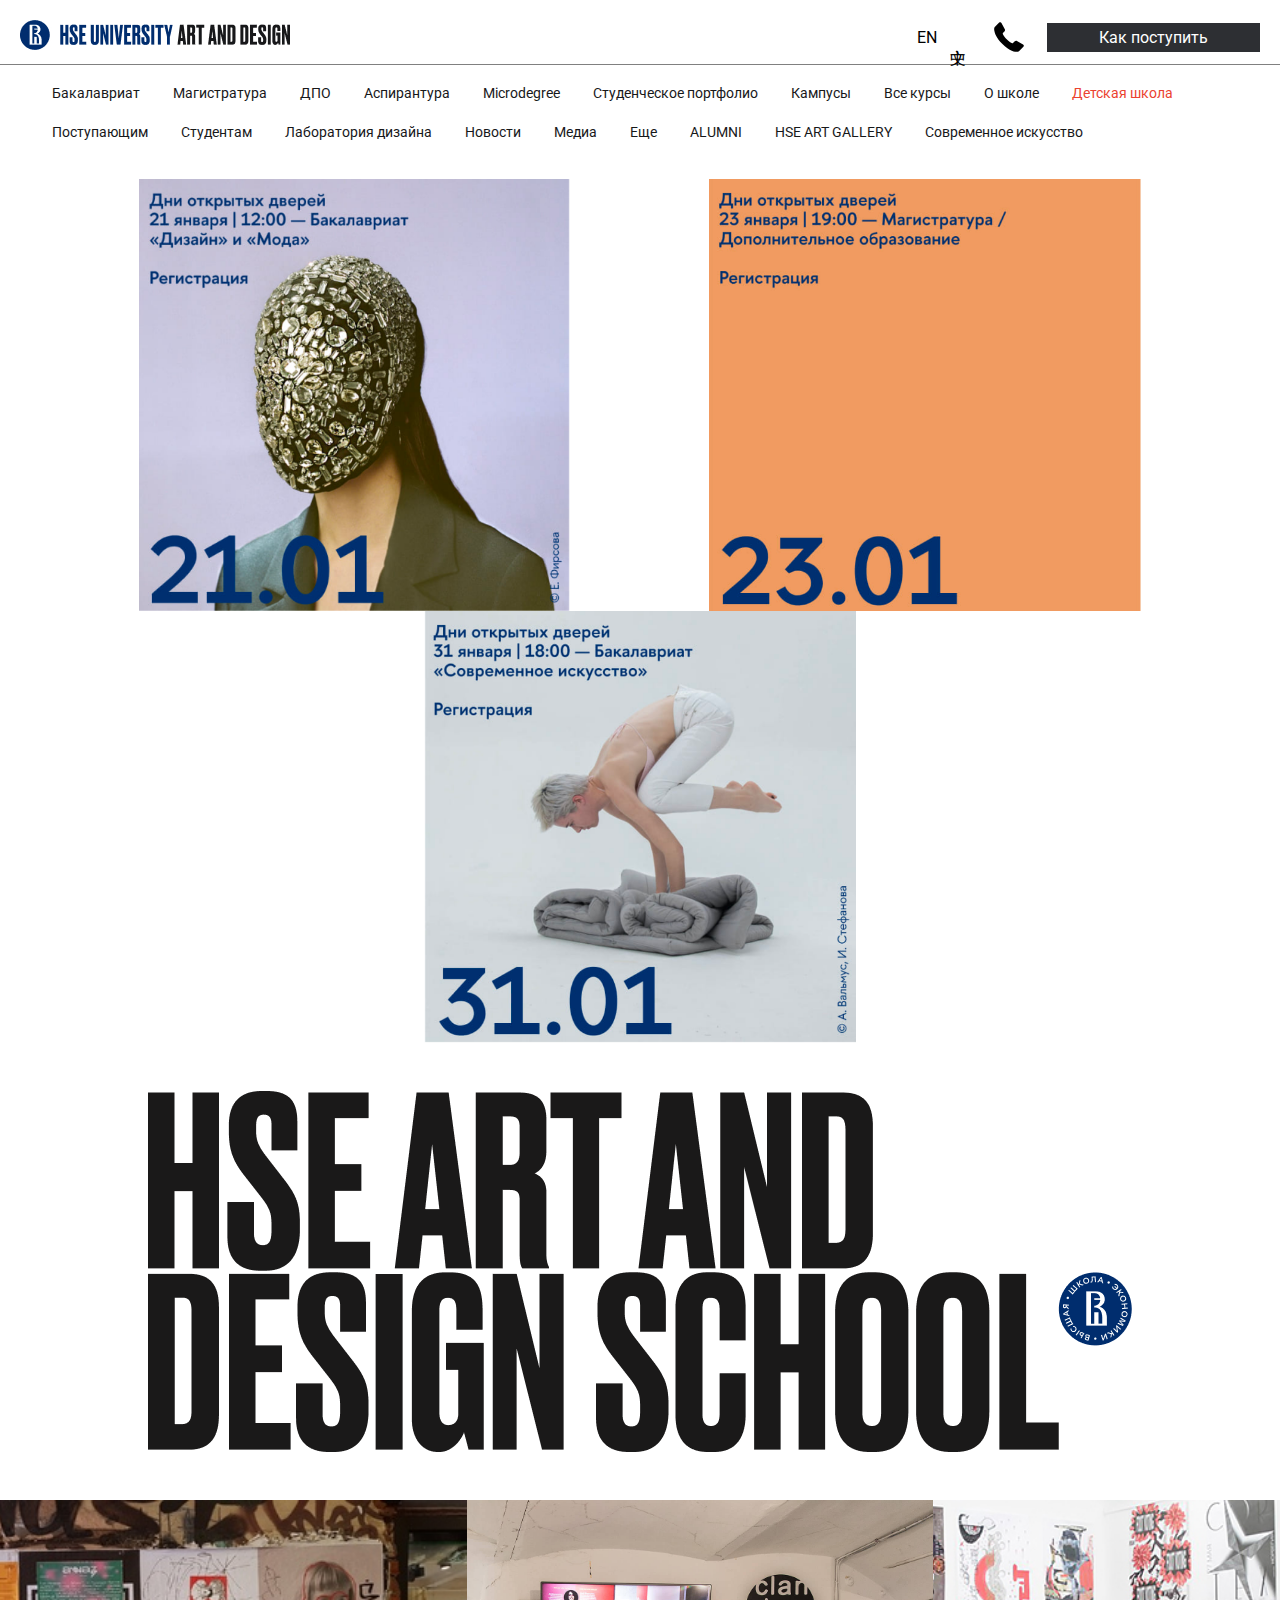
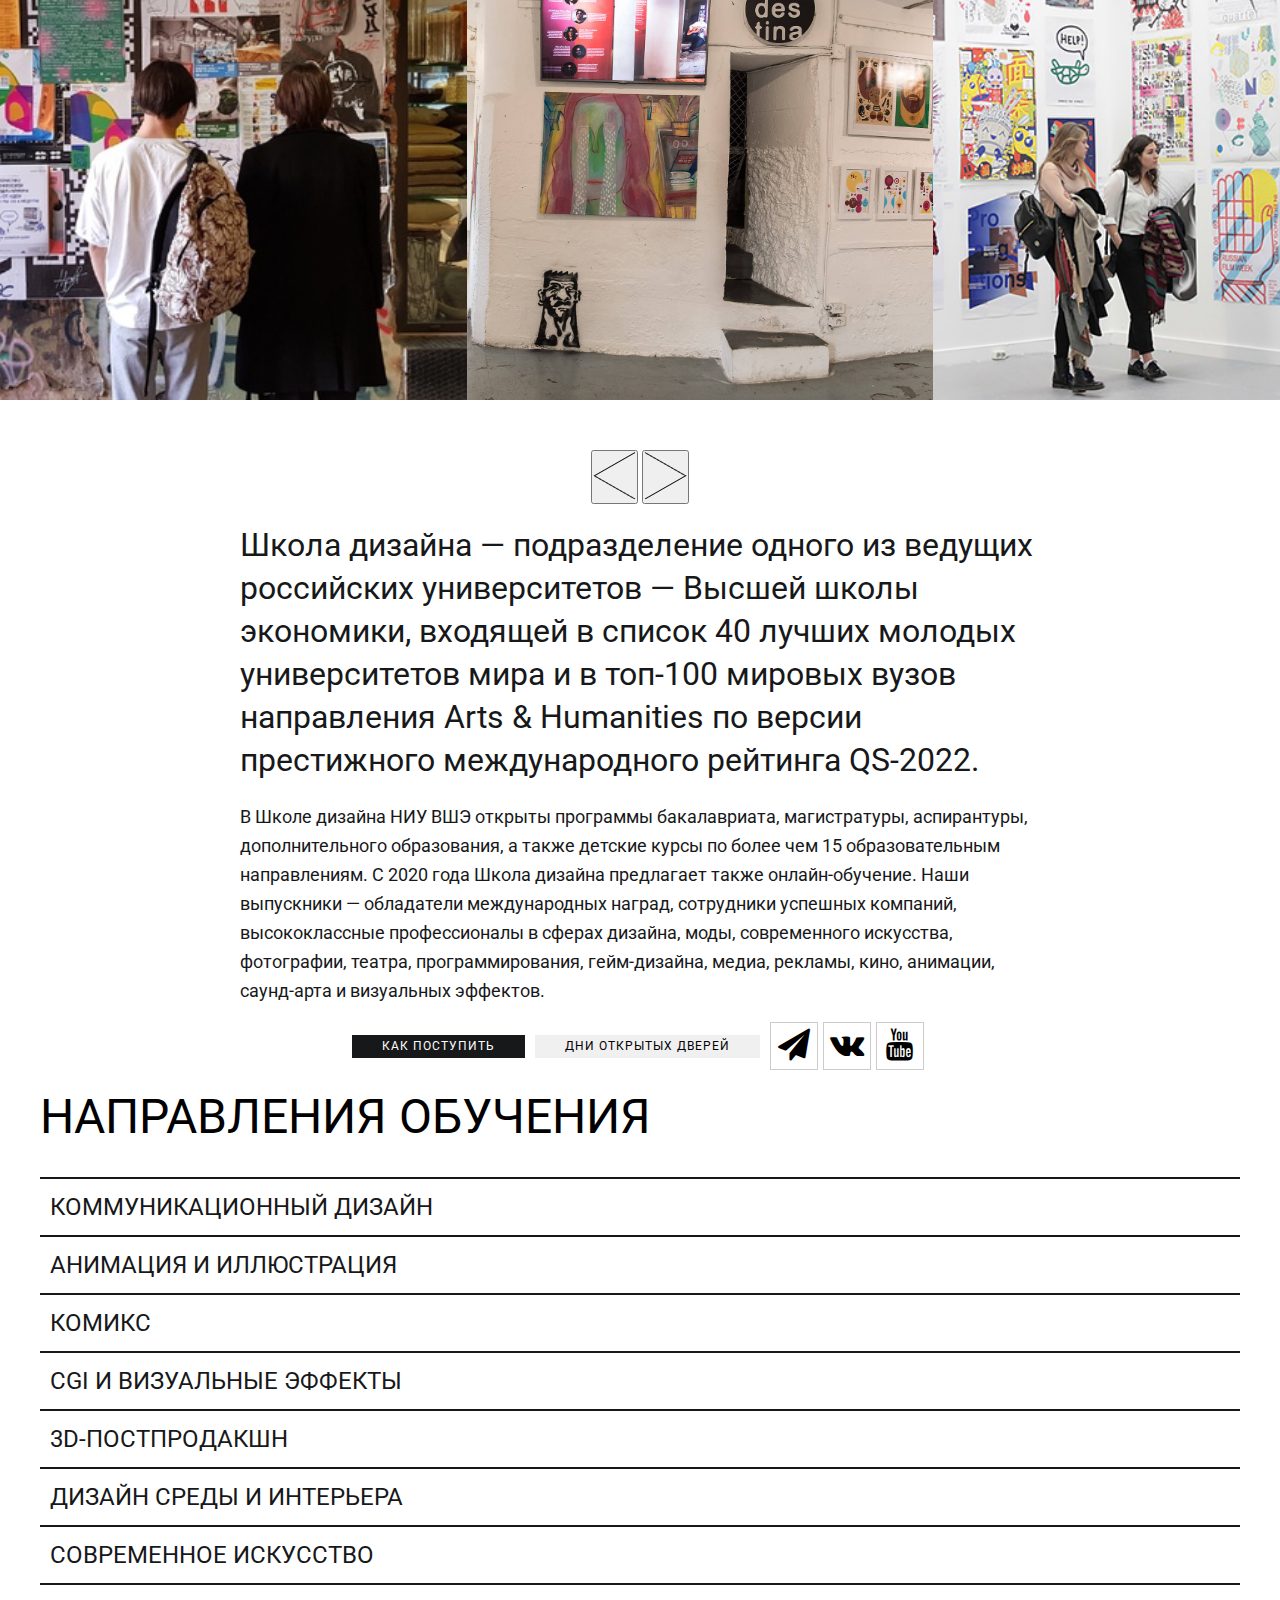
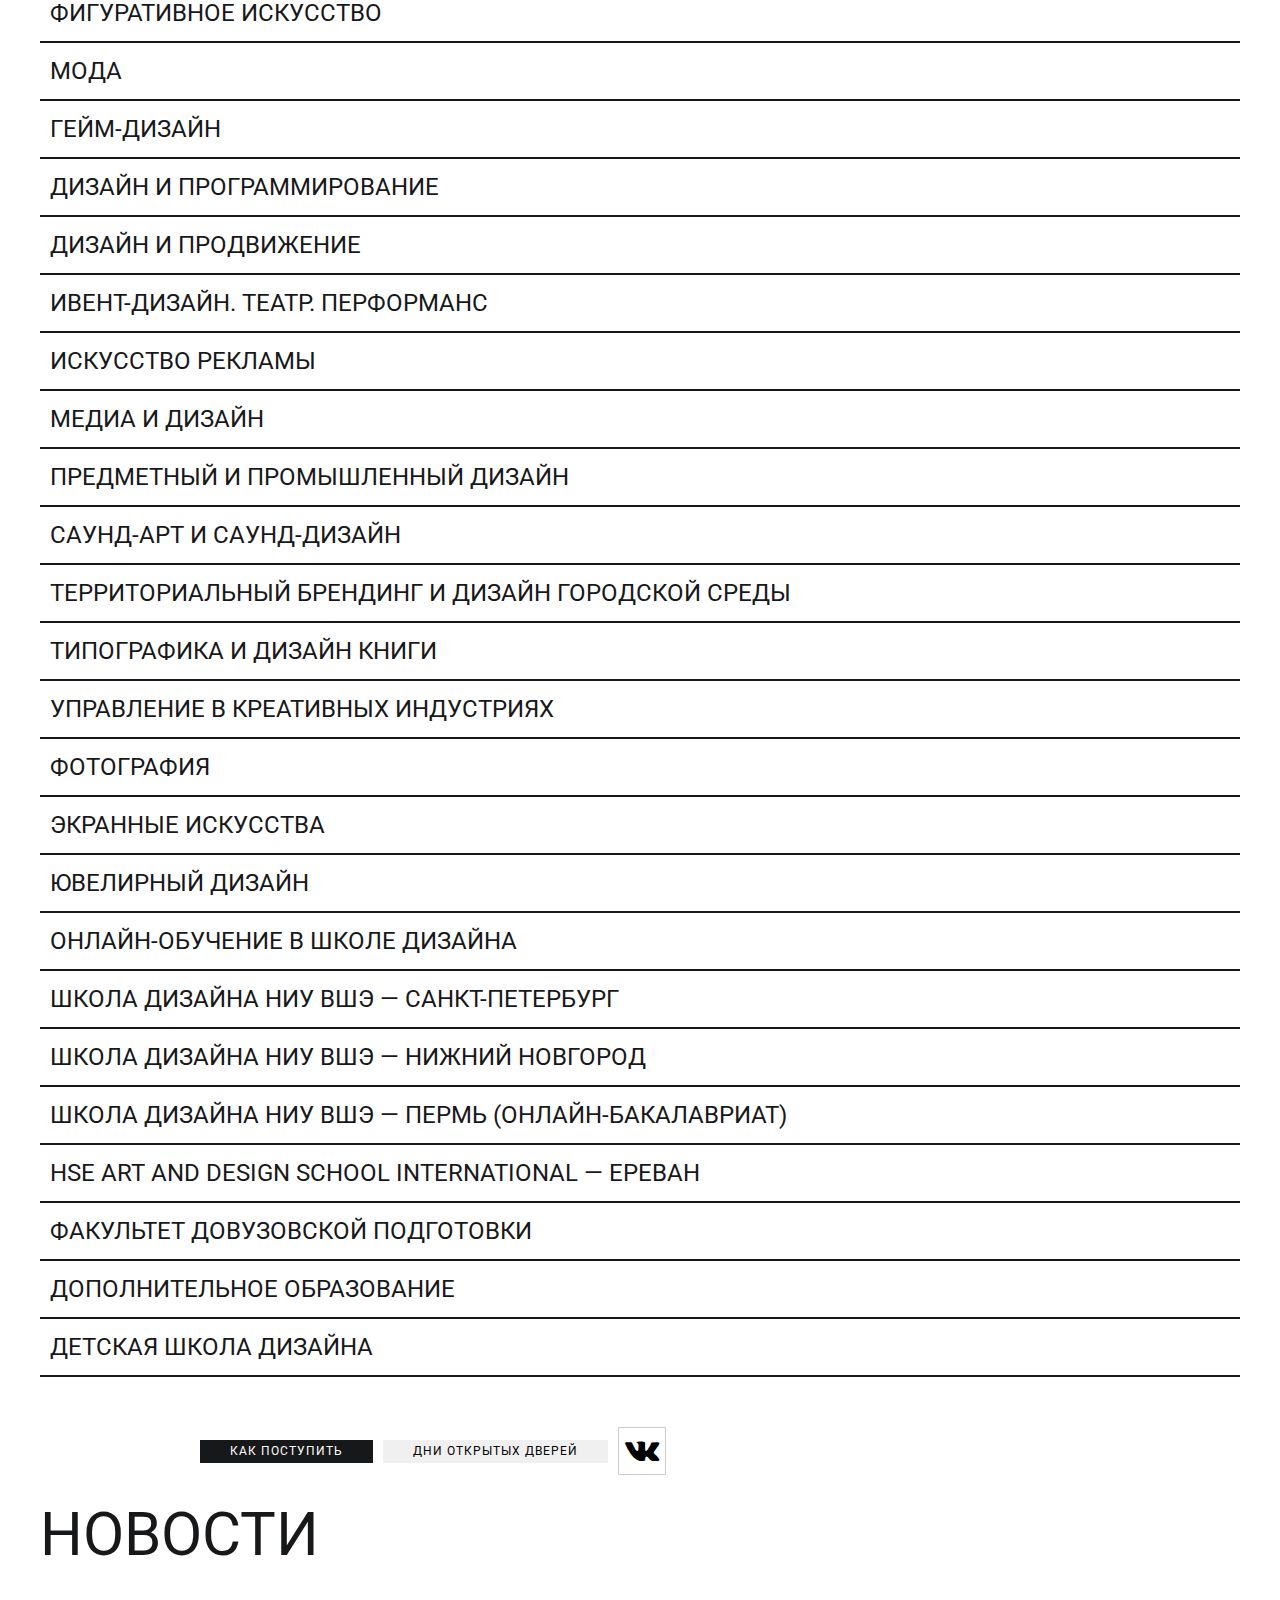
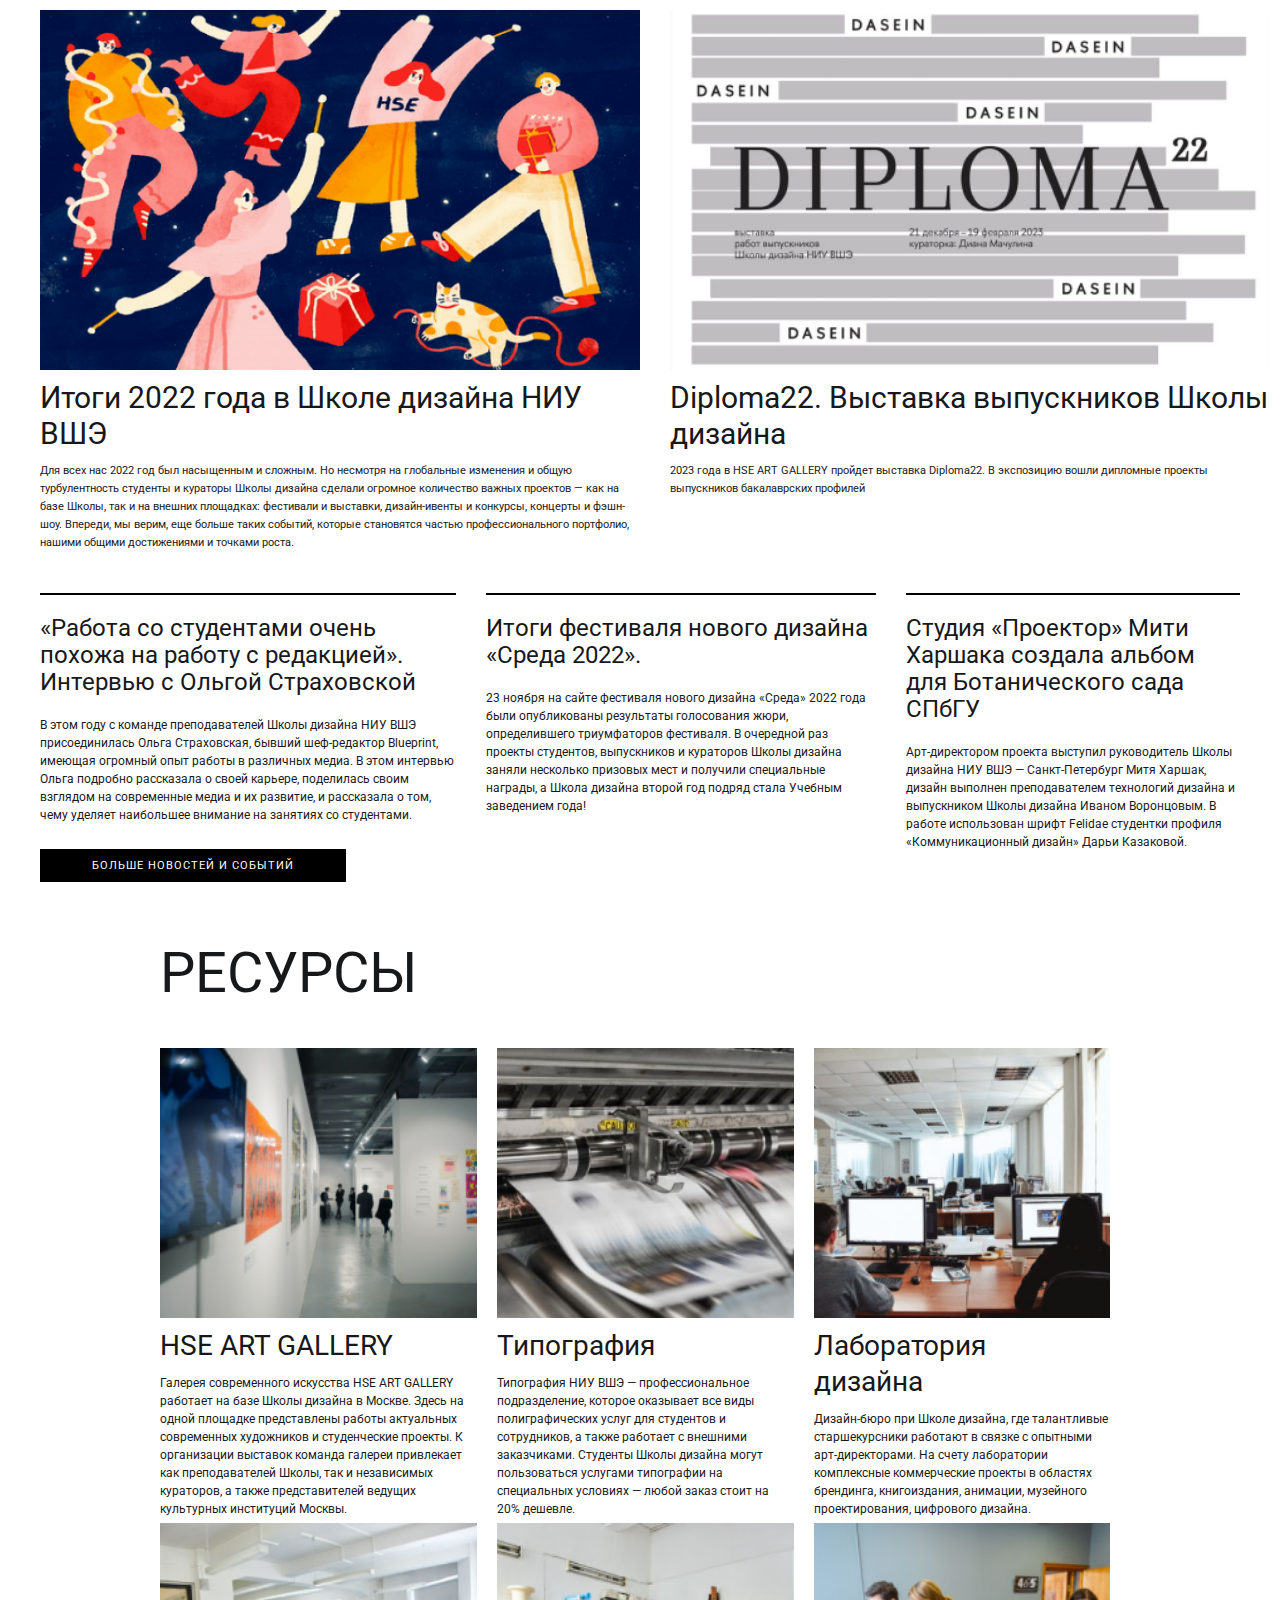
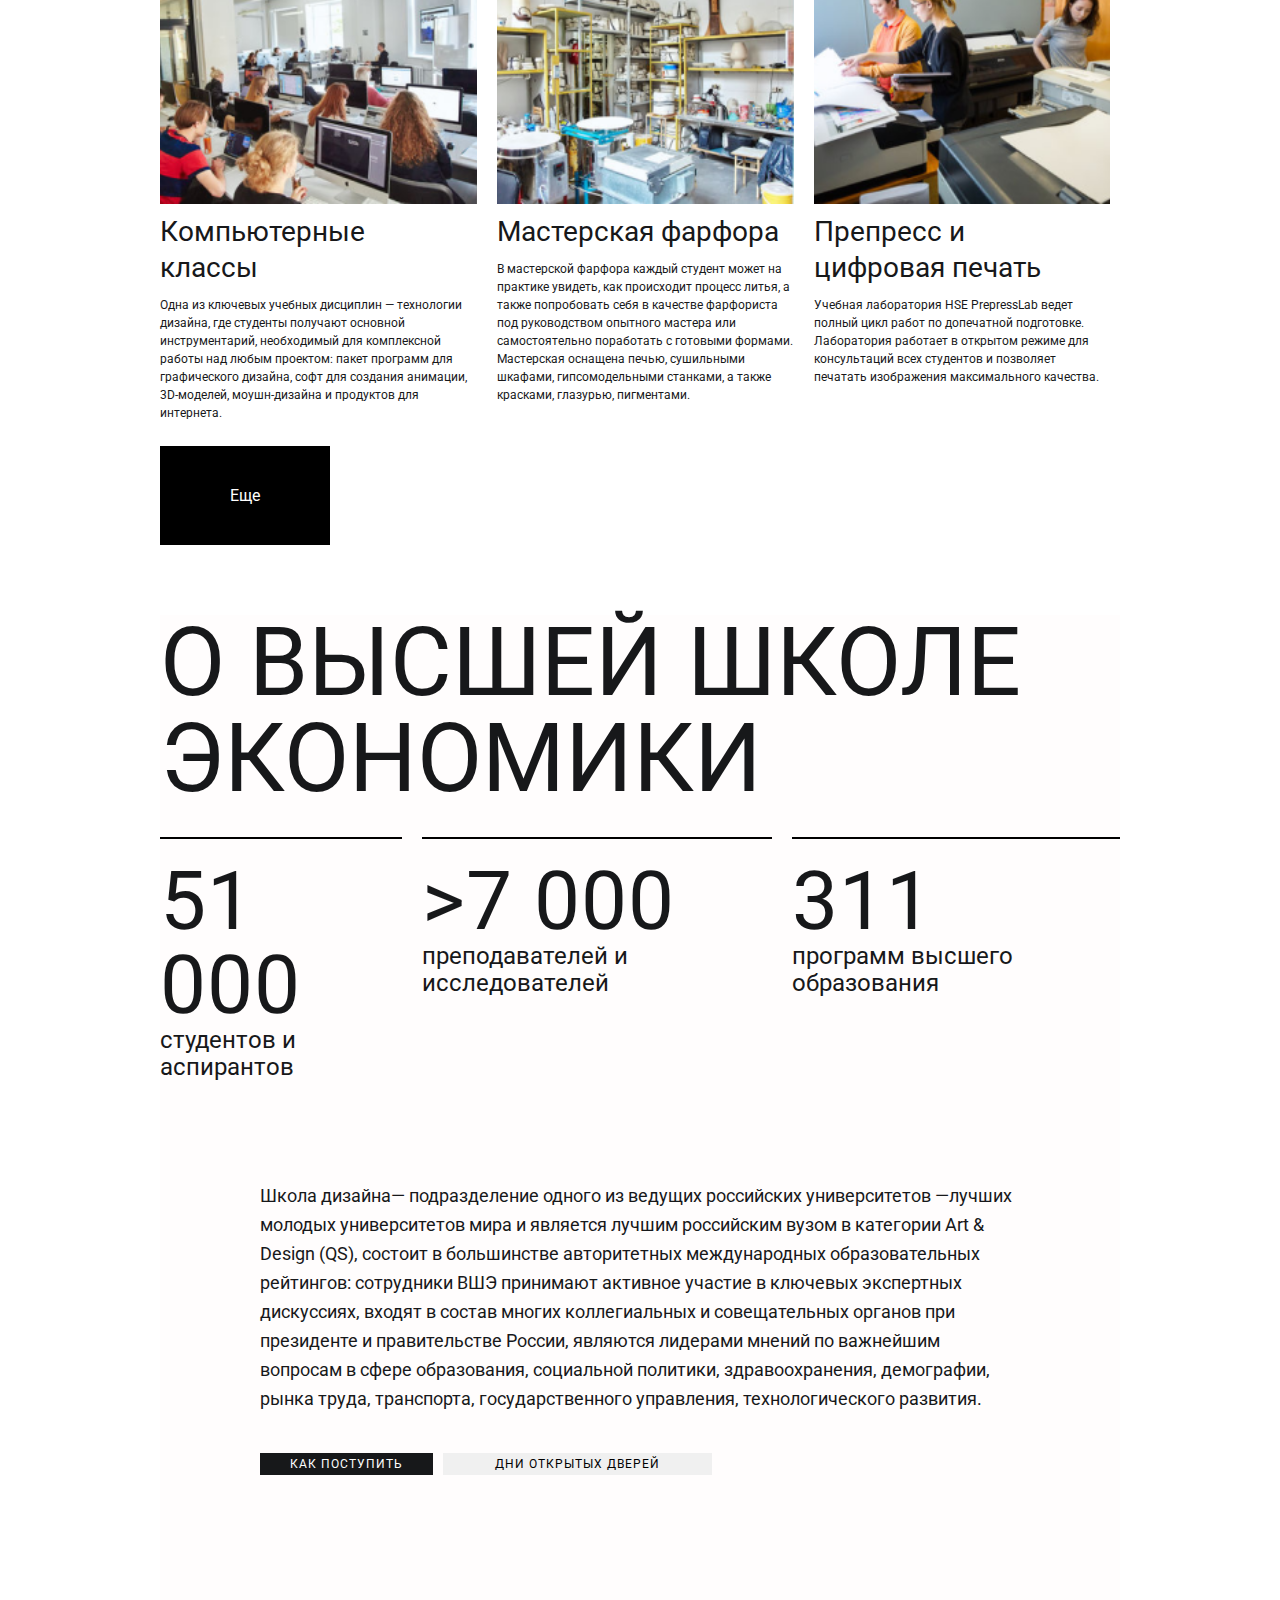
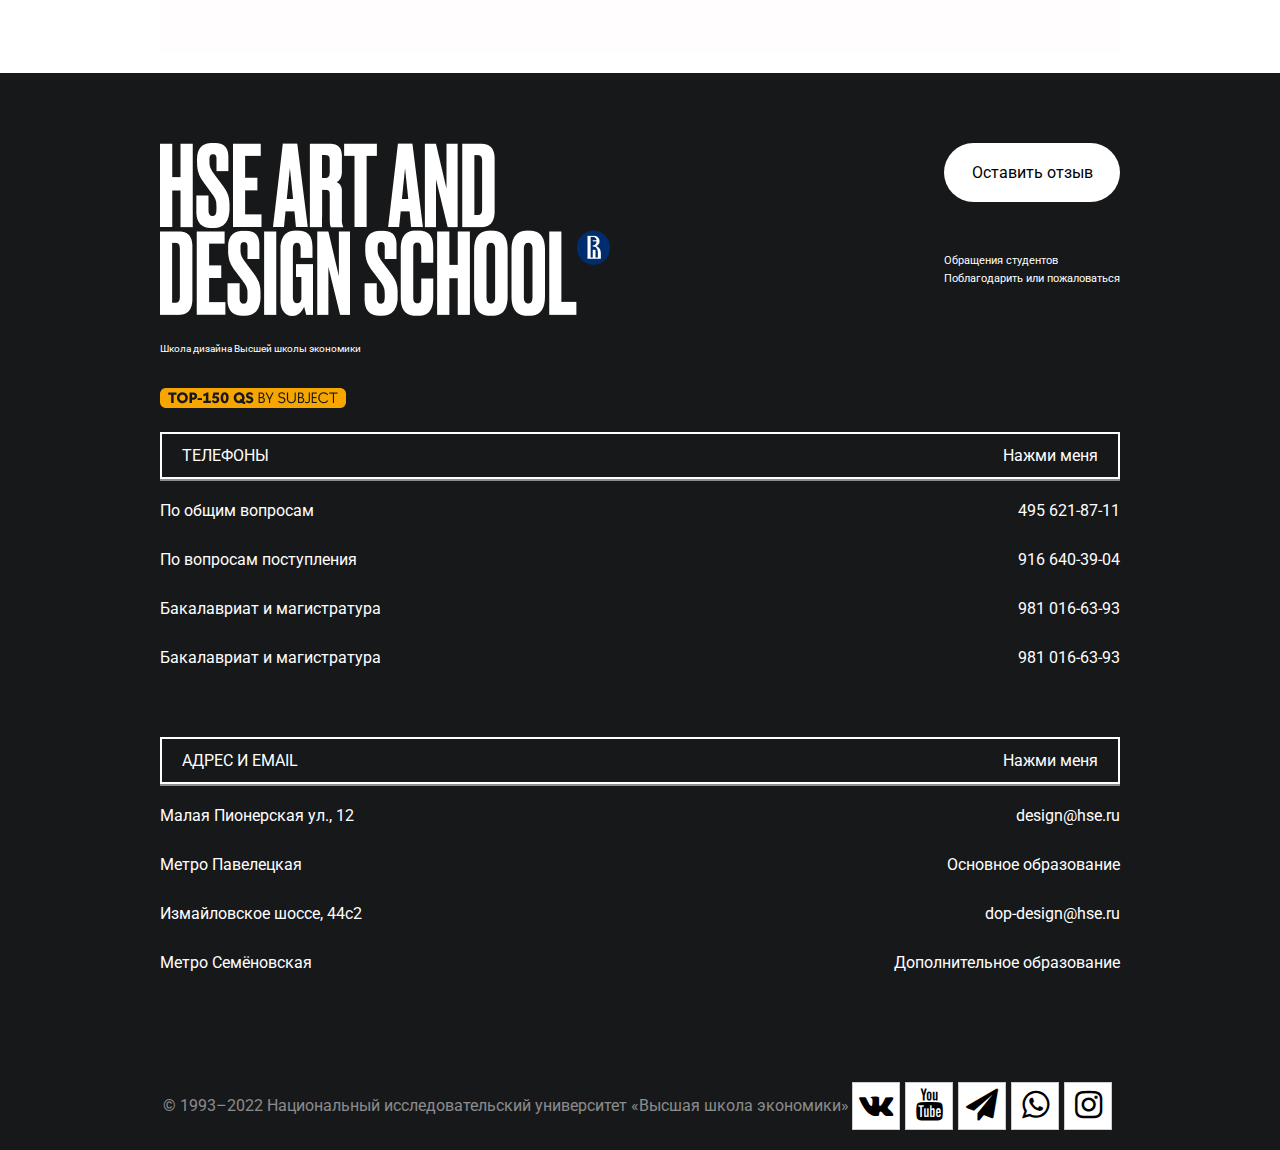
==== commit 58b93430: "list_logic" ====
--- a/index.html
+++ b/index.html
@@ -411,8 +411,12 @@
     </div>
     <div class="contact_box">
         <div class="contact_box_inner">
-            <p class="header">Телефоны</p>
-            <div class="numbers_box">
+            <div class="email_number_header">
+                <p class="header">Телефоны</p>
+                <d id="my-button1">Нажми меня</a>
+            </div>
+            <div id = "my-list1" class="numbers_box">
+                
                 <div class="numbers">
                     <p class="numbers_text">По общим вопросам</p>
                     <p>495 621-87-11</p>
@@ -434,8 +438,11 @@
             </div>
         </div>
         <div class="contact_box_inner">
+            <div class = "email_number_header">
             <p class="header">АДРЕС И EMAIL</p>
-            <div class="numbers_box">
+            <d id="my-button2">Нажми меня</a>
+            </div>
+            <div id = "my-list2"  class="numbers_box">
                 <div class="numbers">
                     <div>
                         <p class="numbers_text">Малая Пионерская ул., 12</p>
--- a/style.css
+++ b/style.css
@@ -567,6 +567,15 @@
     margin-top: 20px;
 }
 
+/* Скрываем список и задаем ему начальное состояние */
+#my-list {
+    display: none;
+  }
+  
+  /* Задаем стили для кнопки при наведении мыши */
+  #my-button:hover {
+    cursor: pointer;
+  }
 /* ---------------------------------------------------- */
 
 
@@ -785,14 +794,13 @@
 
 
 .contact_box {
-    display: flex;
-    justify-content: space-between;
+
     color: #ffffff;
     margin-bottom: 60px;
 }
 
 .contact_box_inner .header {
-    padding: 40px 0 20px 0;
+
     font-weight: 400;
     font-size: 16px;
     line-height: 23px;
@@ -808,6 +816,16 @@
     padding: 20px 0;
     border-top: 2px solid rgba(255, 255, 255, 0.5);
 }
+
+.email_number_header{
+    margin-top: 20px;
+    padding: 10px 20px;
+    display: flex;
+    justify-content: space-between;
+    align-items: center;
+    border: 2px solid white;
+}
+
 
 .numbers {
     display: flex;
@@ -1337,5 +1355,25 @@
     }
 
     
-
+.email_number_header{
+    margin-top: 20px;
+    padding: 10px 20px;
+    display: flex;
+    justify-content: space-between;
+    align-items: center;
+    border: 2px solid white;
+}
+
+.contact_box_inner .header {
+    padding: 0;
+    font-weight: 400;
+    font-size: 16px;
+    line-height: 23px;
+    /* identical to box height, or 146% */
+
+    text-transform: uppercase;
+
+    color: #FFFFFF;
+
+}
 }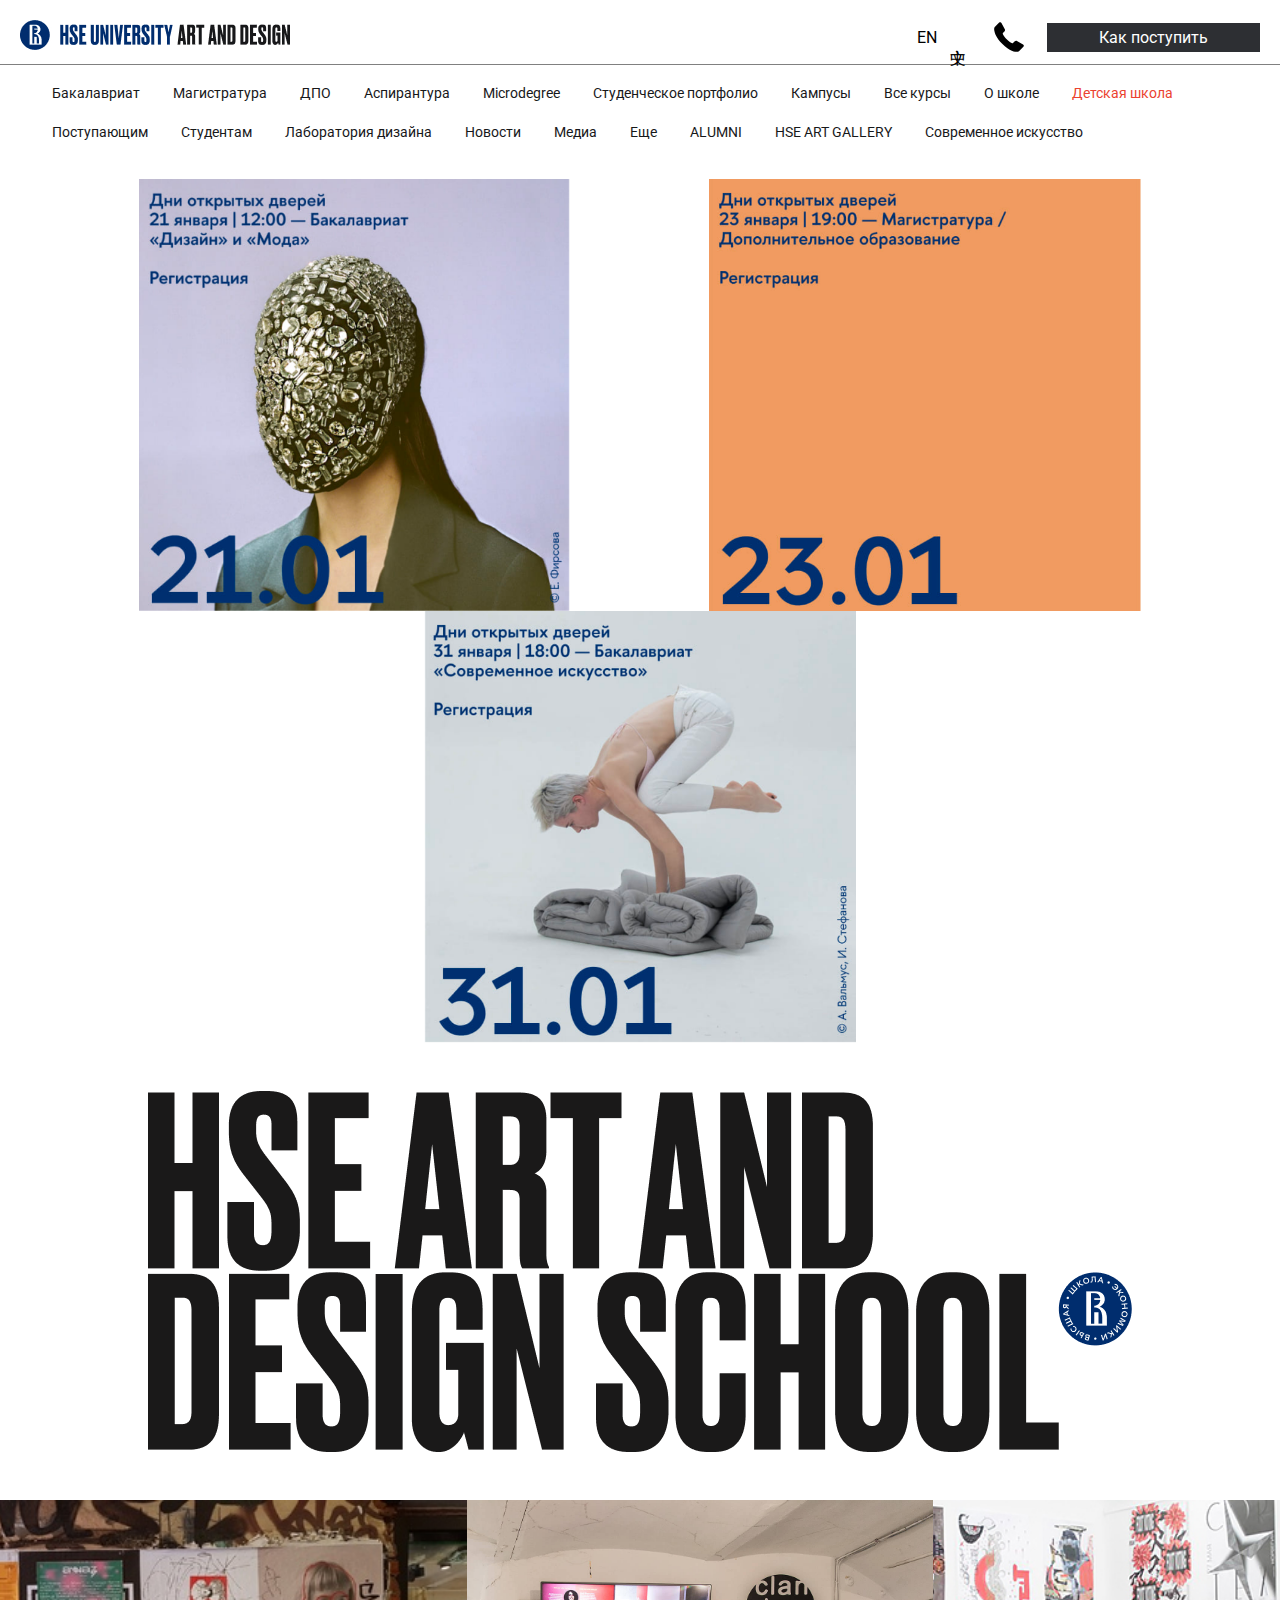
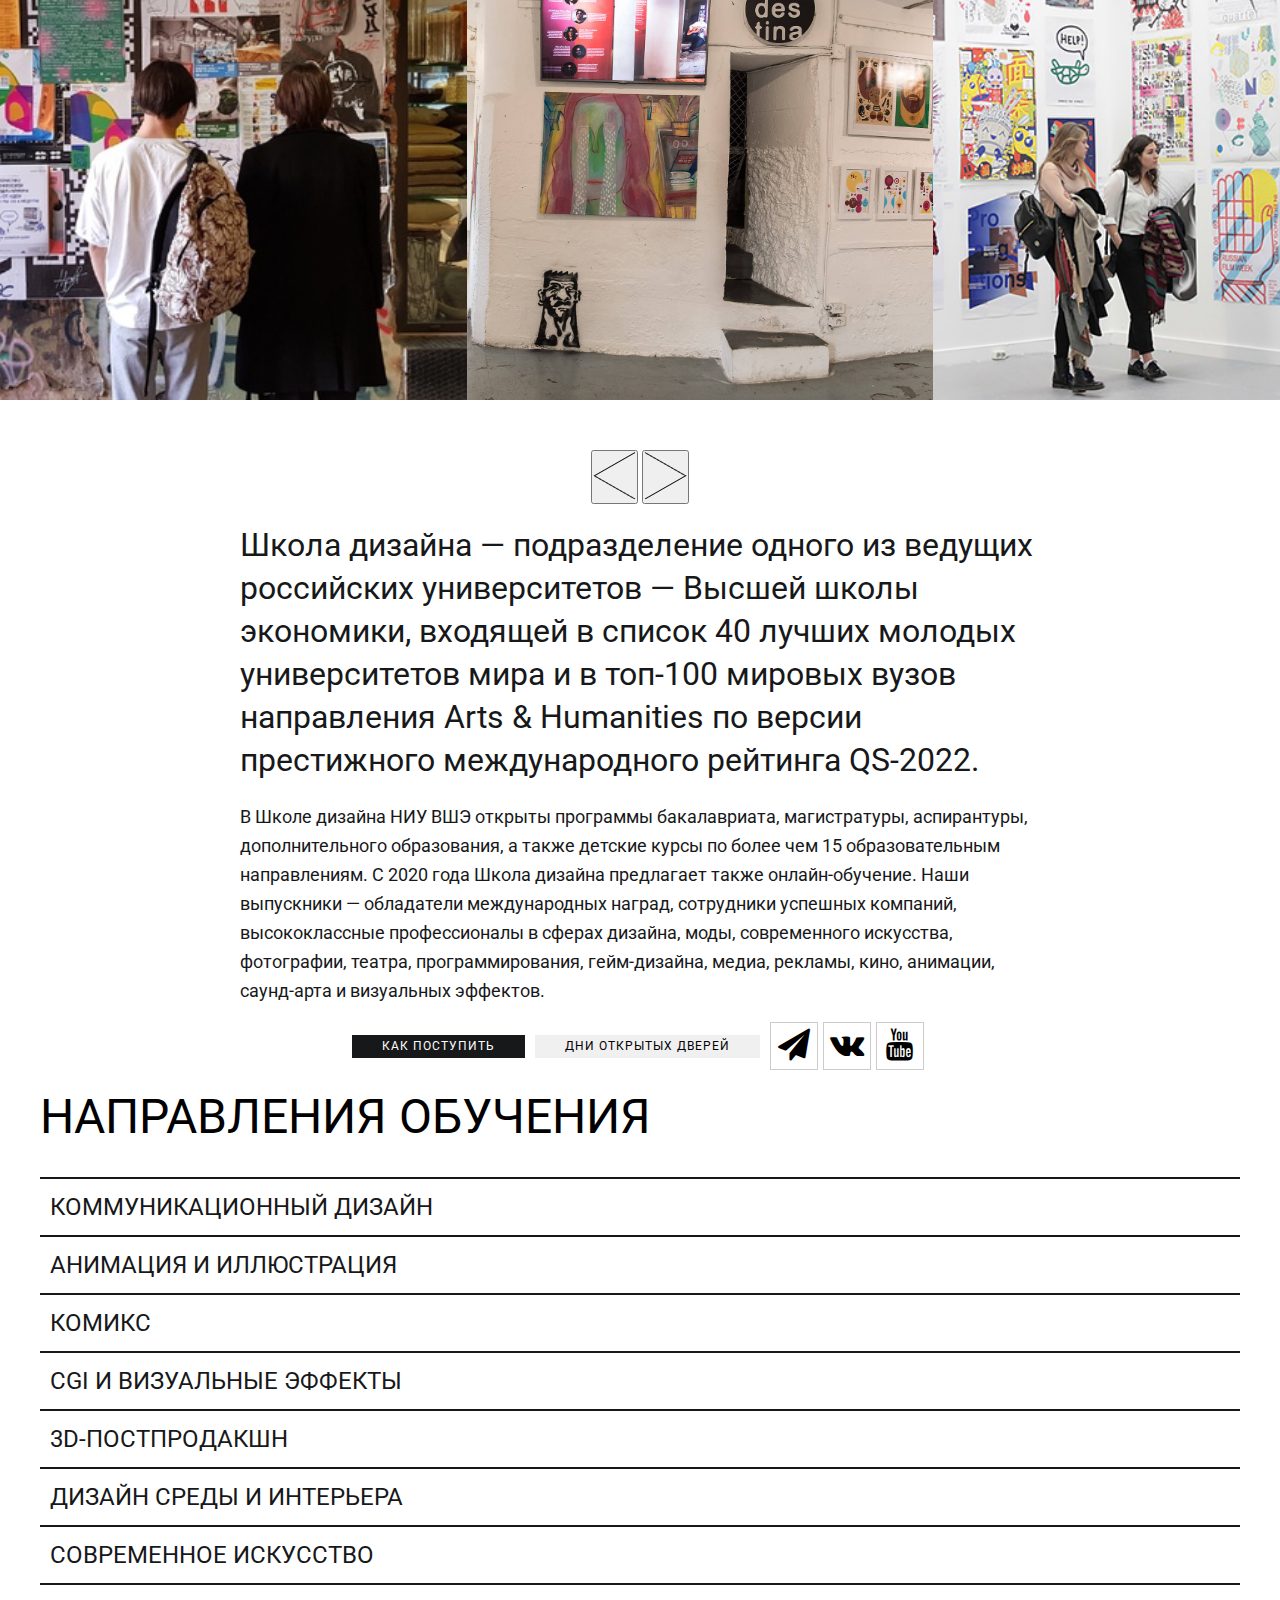
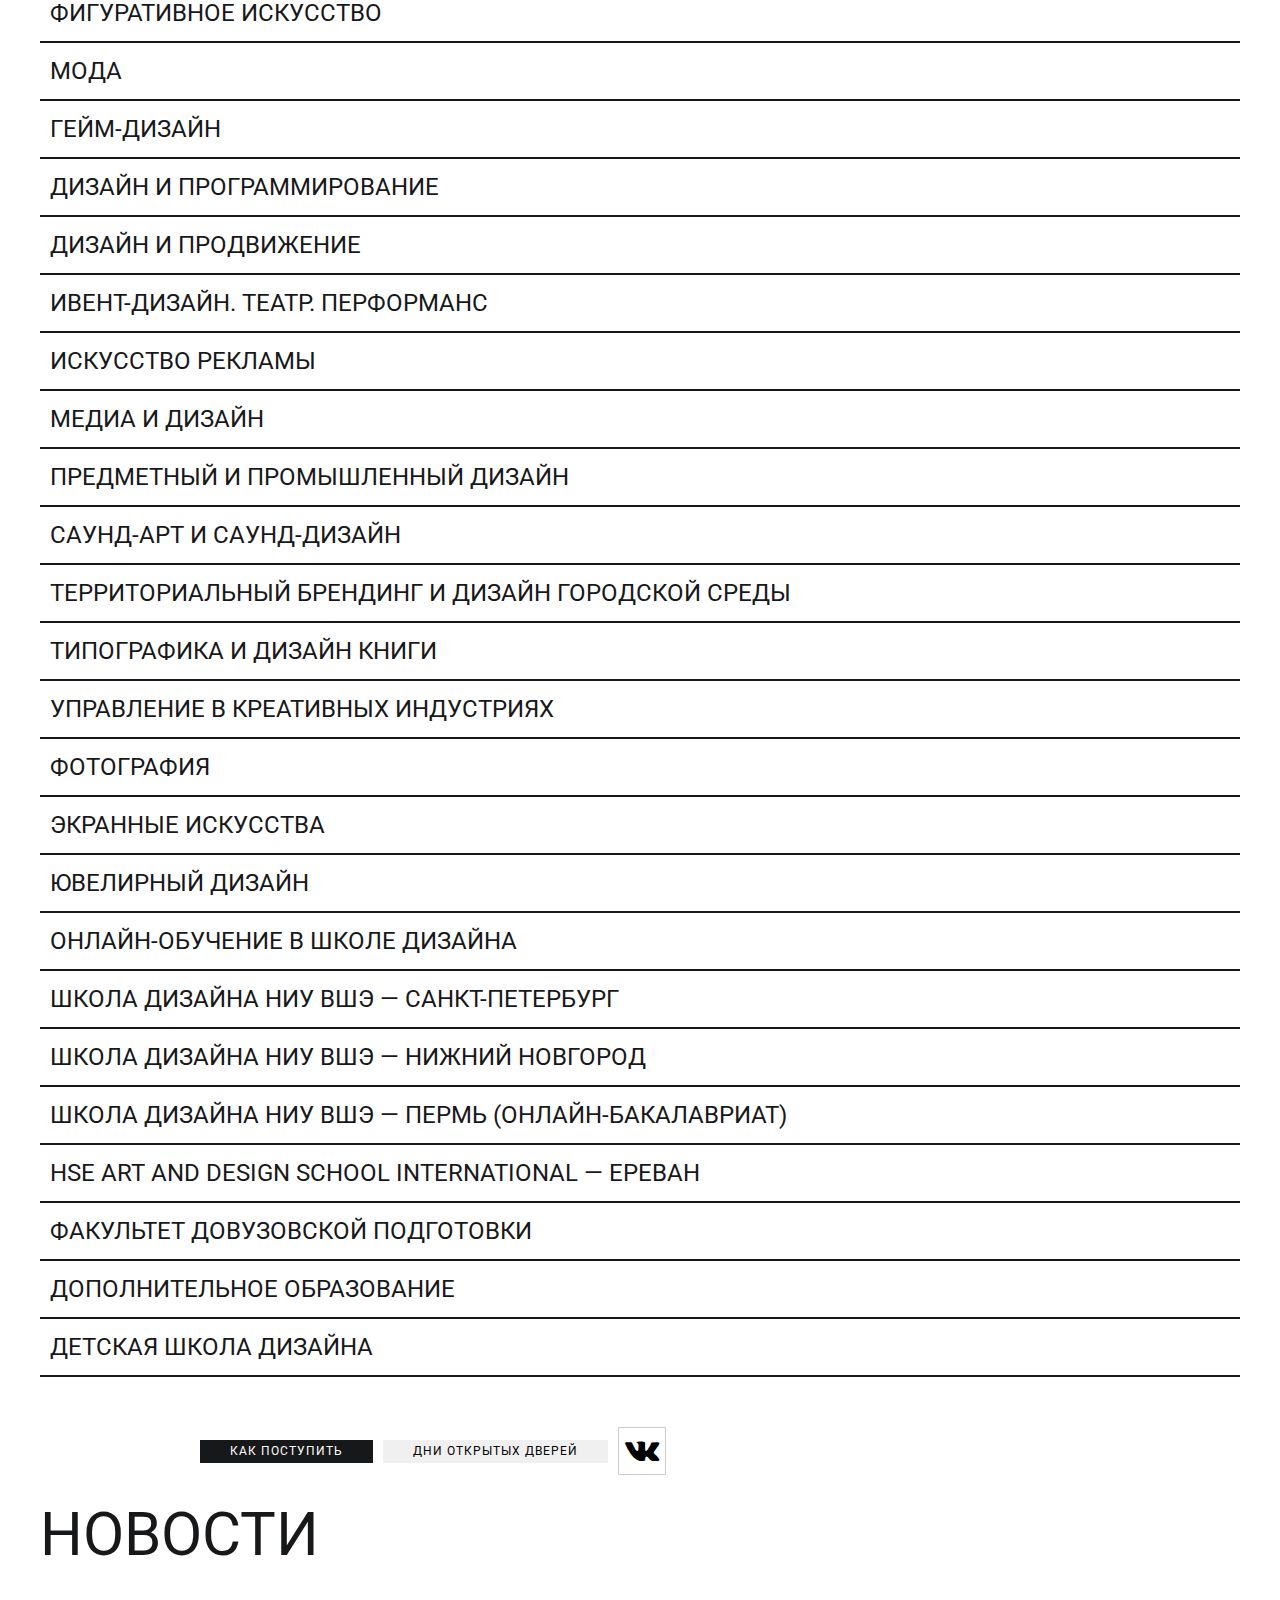
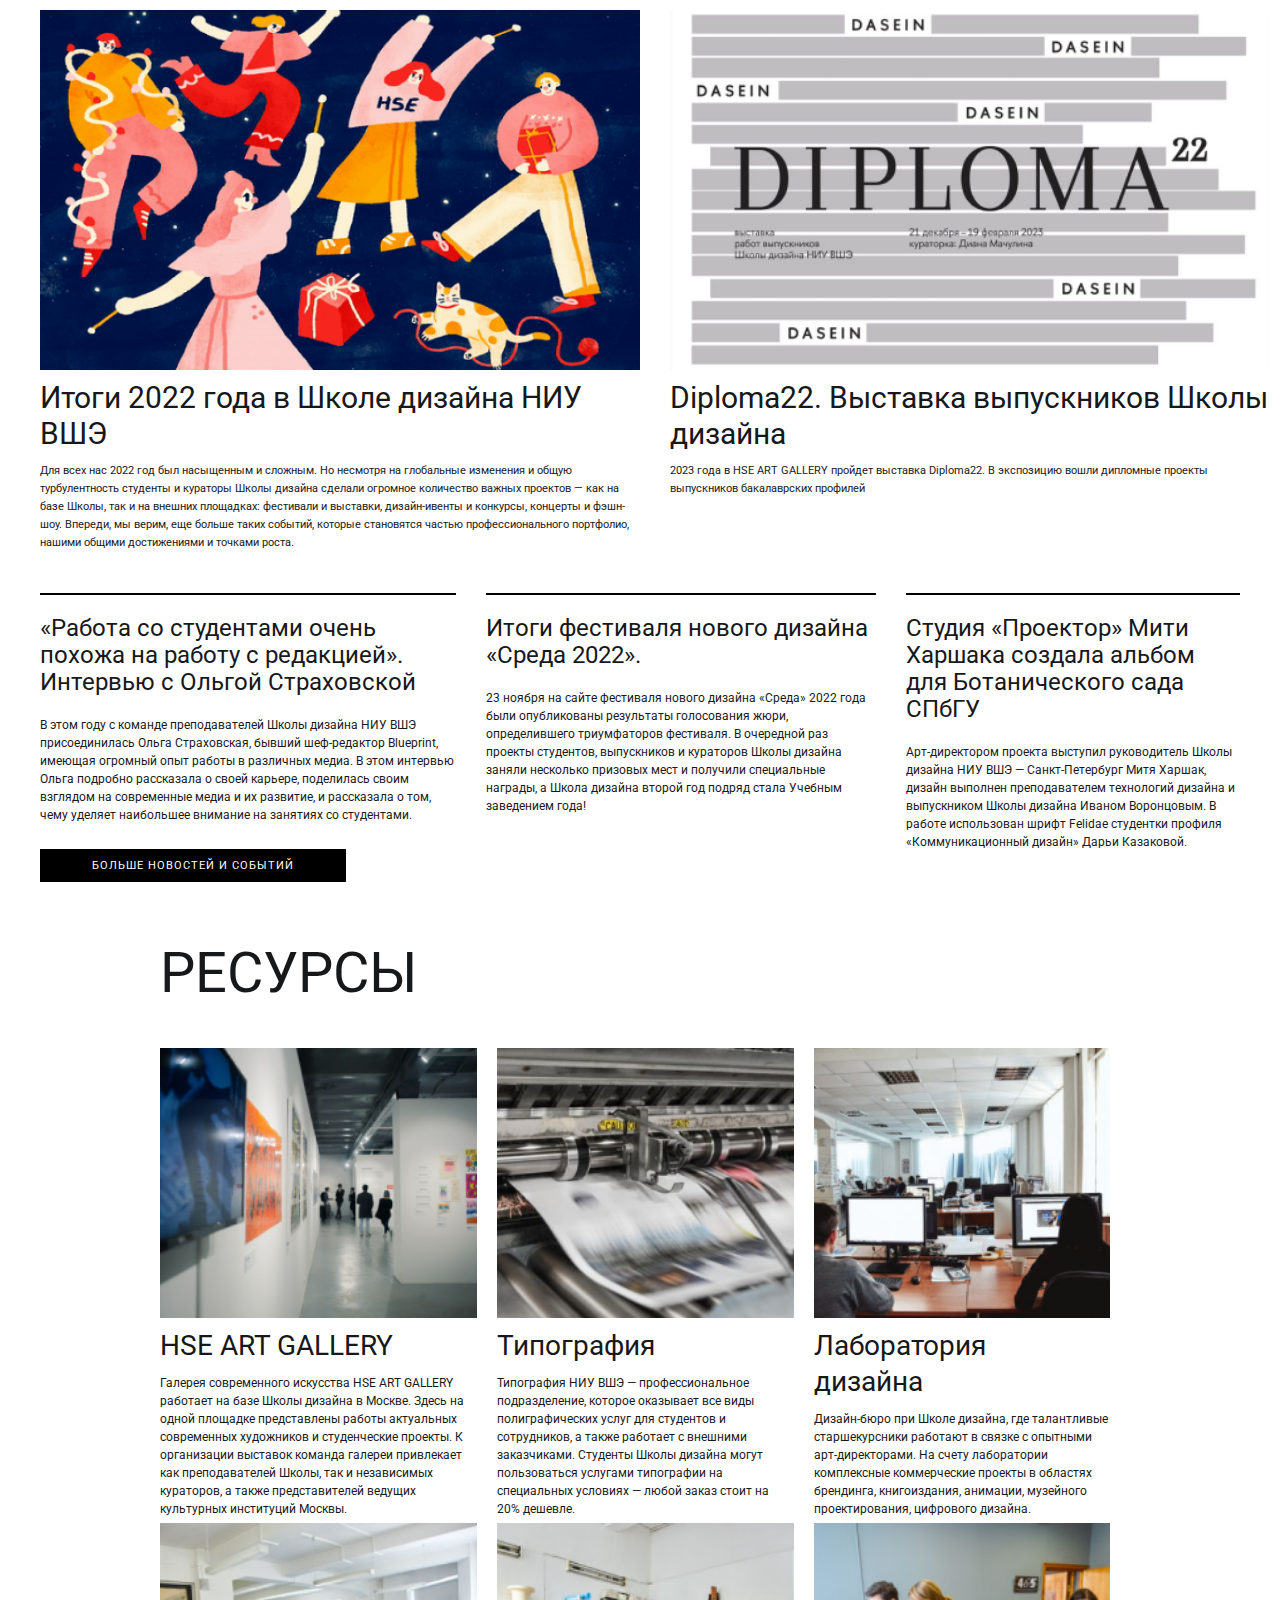
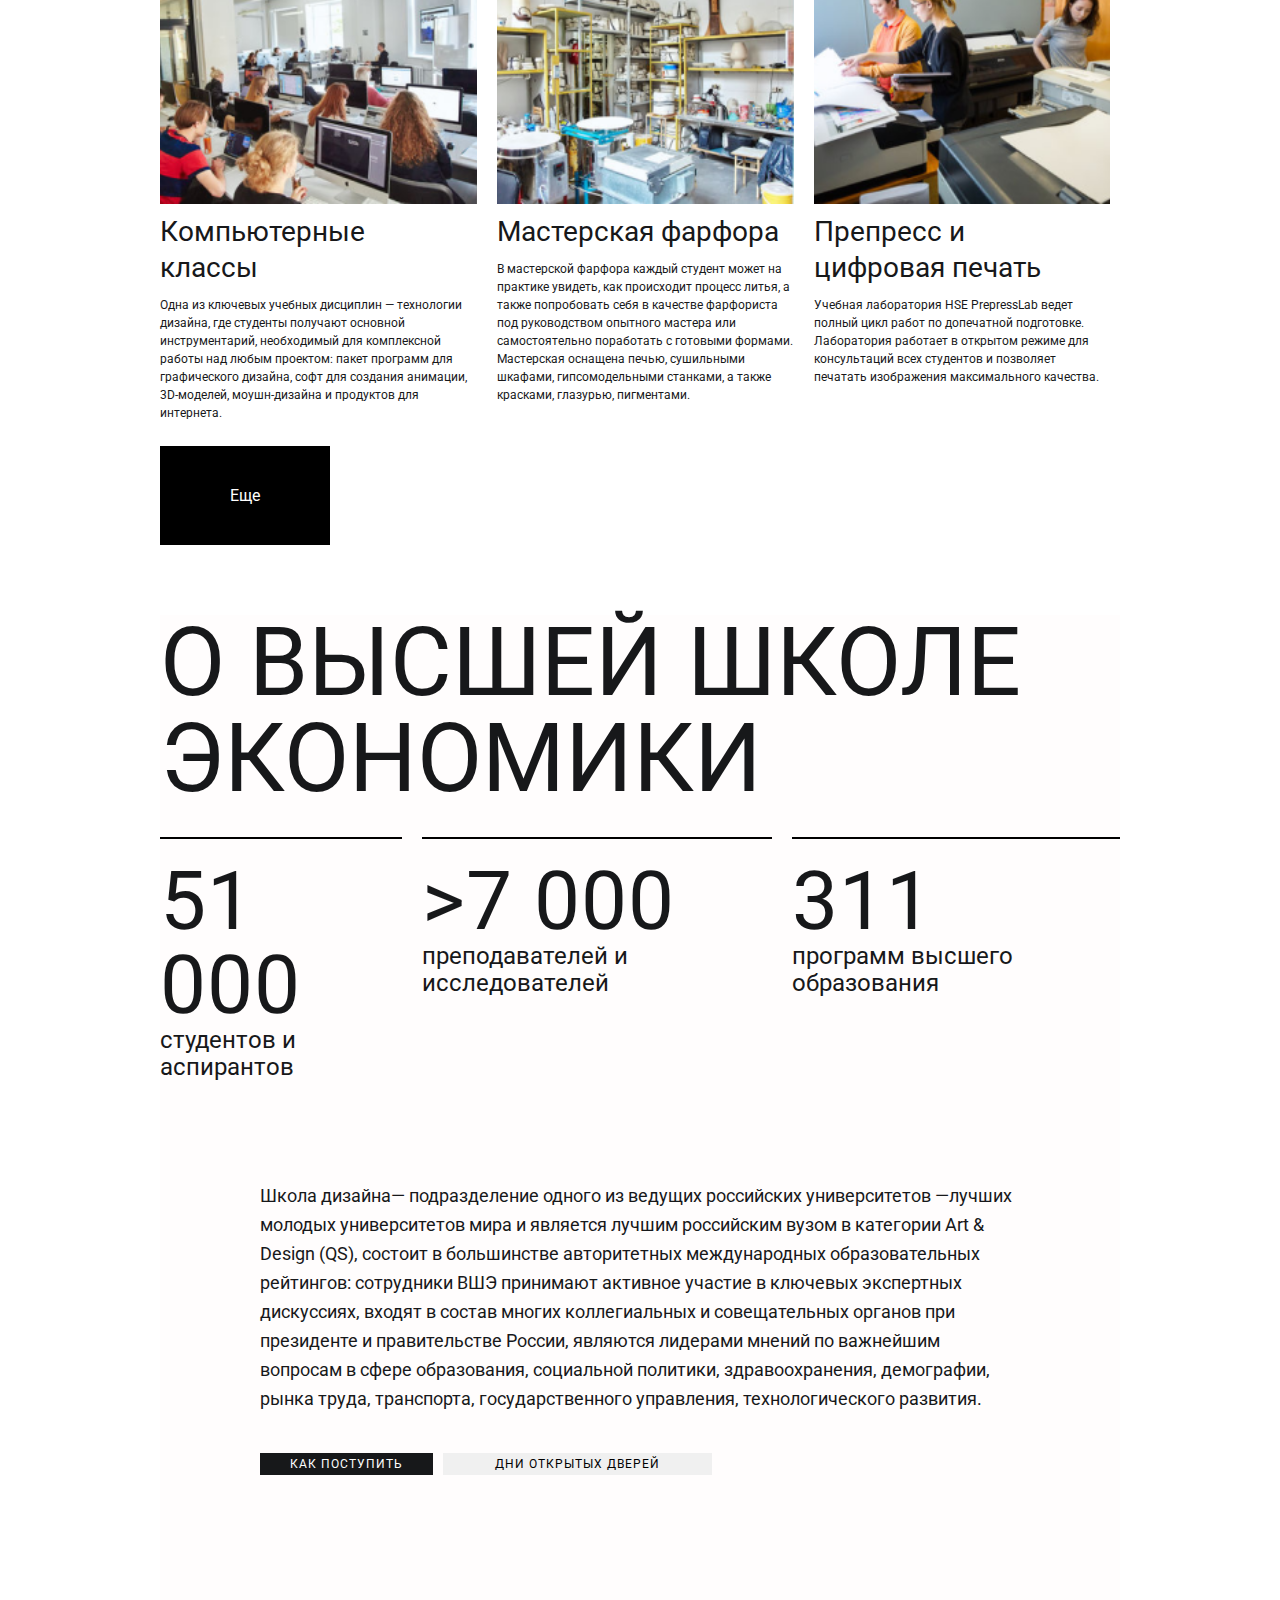
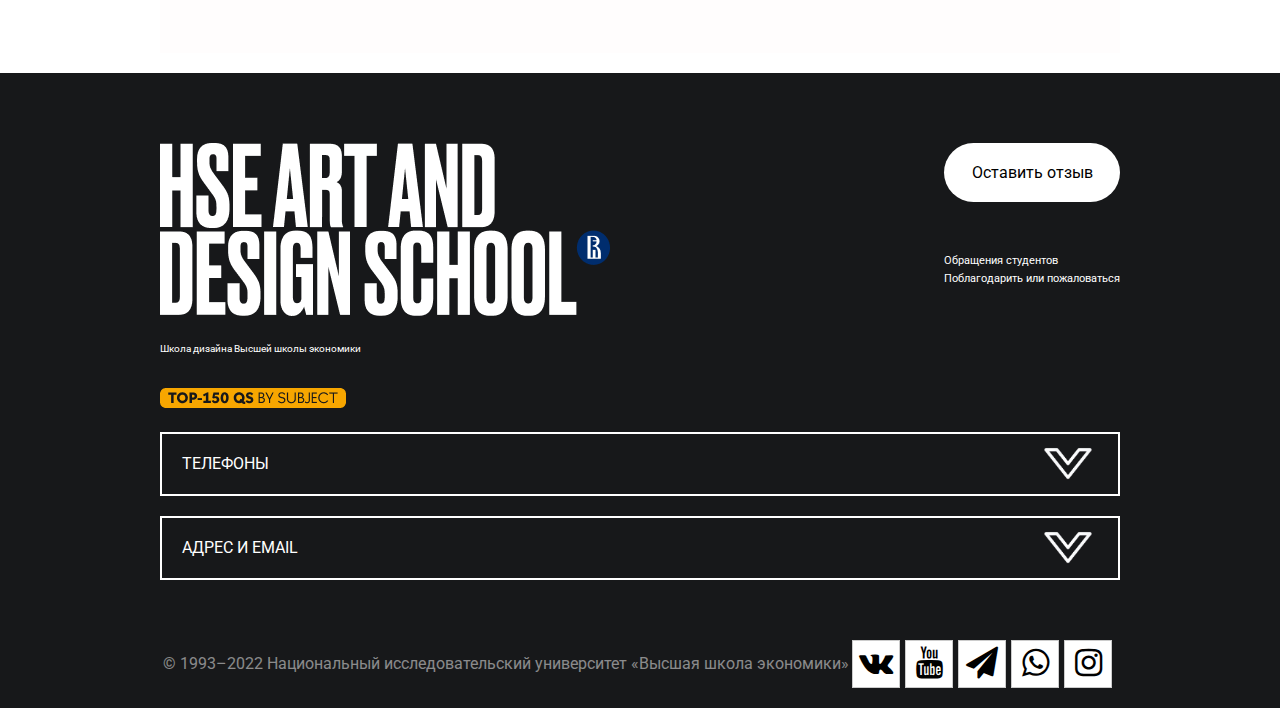
==== commit 0f072ab3: "button_logic/new_button_icon" ====
--- a/index.html
+++ b/index.html
@@ -413,7 +413,7 @@
         <div class="contact_box_inner">
             <div class="email_number_header">
                 <p class="header">Телефоны</p>
-                <d id="my-button1">Нажми меня</a>
+                <img src = "assets/pngwing.com.png" id = "my-button1"></img>
             </div>
             <div id = "my-list1" class="numbers_box">
                 
@@ -440,7 +440,7 @@
         <div class="contact_box_inner">
             <div class = "email_number_header">
             <p class="header">АДРЕС И EMAIL</p>
-            <d id="my-button2">Нажми меня</a>
+            <img src = "assets/pngwing.com.png" id = "my-button2"></img>
             </div>
             <div id = "my-list2"  class="numbers_box">
                 <div class="numbers">
--- a/style.css
+++ b/style.css
@@ -739,6 +739,8 @@
     margin-left: 10px;
 }
 
+
+
 /* ---------------------------------------------------- */
 
 
@@ -815,6 +817,7 @@
 .numbers_box {
     padding: 20px 0;
     border-top: 2px solid rgba(255, 255, 255, 0.5);
+    display: none;
 }
 
 .email_number_header{
@@ -826,6 +829,10 @@
     border: 2px solid white;
 }
 
+.email_number_header img{
+    width: 60px;
+    height: 40px;
+}
 
 .numbers {
     display: flex;
